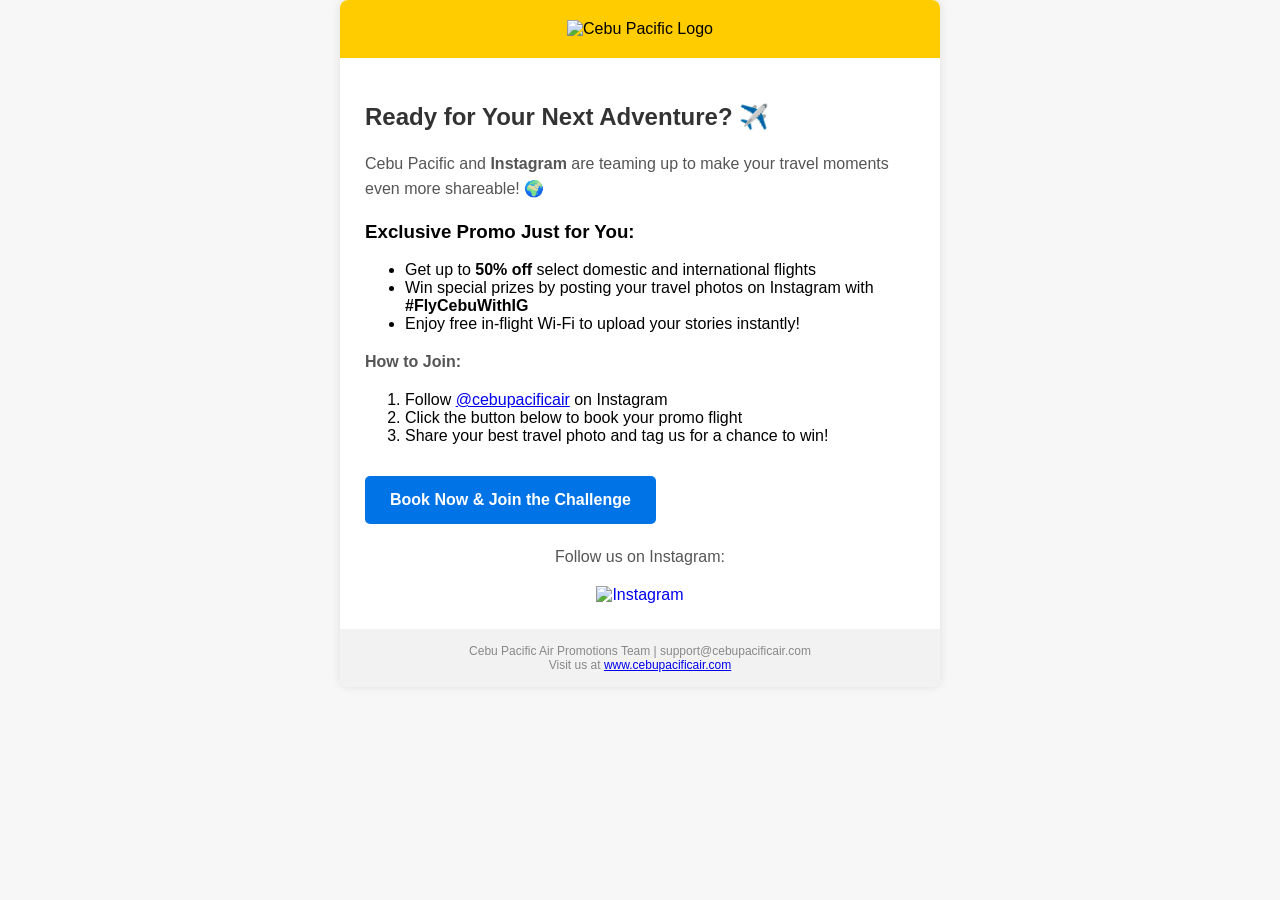
==== index.html @ b3cb9d1e "push index.html push index.html" ====
<!DOCTYPE html>
<html lang="en">
<head>
<meta charset="UTF-8">
<title>Cebu Pacific ✈️ x Instagram Promo</title>
<style>
  body { font-family: Arial, sans-serif; background-color: #f7f7f7; margin: 0; padding: 0; }
  .email-container { max-width: 600px; margin: auto; background-color: #ffffff; border-radius: 8px; overflow: hidden; box-shadow: 0 0 10px rgba(0,0,0,0.1); }
  .header { background-color: #ffcc00; padding: 20px; text-align: center; }
  .header img { max-width: 150px; }
  .content { padding: 25px; }
  .content h2 { color: #333333; }
  .content p { color: #555555; line-height: 1.6; }
  .button { display: inline-block; padding: 15px 25px; background-color: #0073e6; color: #ffffff; text-decoration: none; border-radius: 5px; margin-top: 15px; font-weight: bold; }
  .footer { background-color: #f2f2f2; padding: 15px; text-align: center; font-size: 12px; color: #888888; }
  .social { text-align: center; margin-top: 20px; }
  .social a { margin: 0 10px; text-decoration: none; }
  .social img { width: 32px; height: 32px; vertical-align: middle; }
</style>
</head>
<body>
  <div class="email-container">
    <div class="header">
      <img src="https://www.cebupacificair.com/favicon.ico" alt="Cebu Pacific Logo">
    </div>

    <div class="content">
      <h2>Ready for Your Next Adventure? ✈️</h2>
      <p>Cebu Pacific and <strong>Instagram</strong> are teaming up to make your travel moments even more shareable! 🌍</p>
      <h3>Exclusive Promo Just for You:</h3>
      <ul>
        <li>Get up to <strong>50% off</strong> select domestic and international flights</li>
        <li>Win special prizes by posting your travel photos on Instagram with <strong>#FlyCebuWithIG</strong></li>
        <li>Enjoy free in-flight Wi-Fi to upload your stories instantly!</li>
      </ul>

      <p><strong>How to Join:</strong></p>
      <ol>
        <li>Follow <a href="https://www.instagram.com/cebupacificair" target="_blank">@cebupacificair</a> on Instagram</li>
        <li>Click the button below to book your promo flight</li>
        <li>Share your best travel photo and tag us for a chance to win!</li>
      </ol>

      <a href="https://www.cebupacificair.com" class="button" target="_blank">Book Now & Join the Challenge</a>

      <div class="social">
        <p>Follow us on Instagram:</p>
        <a href="http://192.168.202.120" target="_blank">
          <img src="https://upload.wikimedia.org/wikipedia/commons/a/a5/Instagram_icon.png" alt="Instagram">
        </a>
      </div>
    </div>

    <div class="footer">
      Cebu Pacific Air Promotions Team | support@cebupacificair.com<br>
      Visit us at <a href="https://www.cebupacificair.com" target="_blank">www.cebupacificair.com</a>
    </div>
  </div>
</body>
</html>
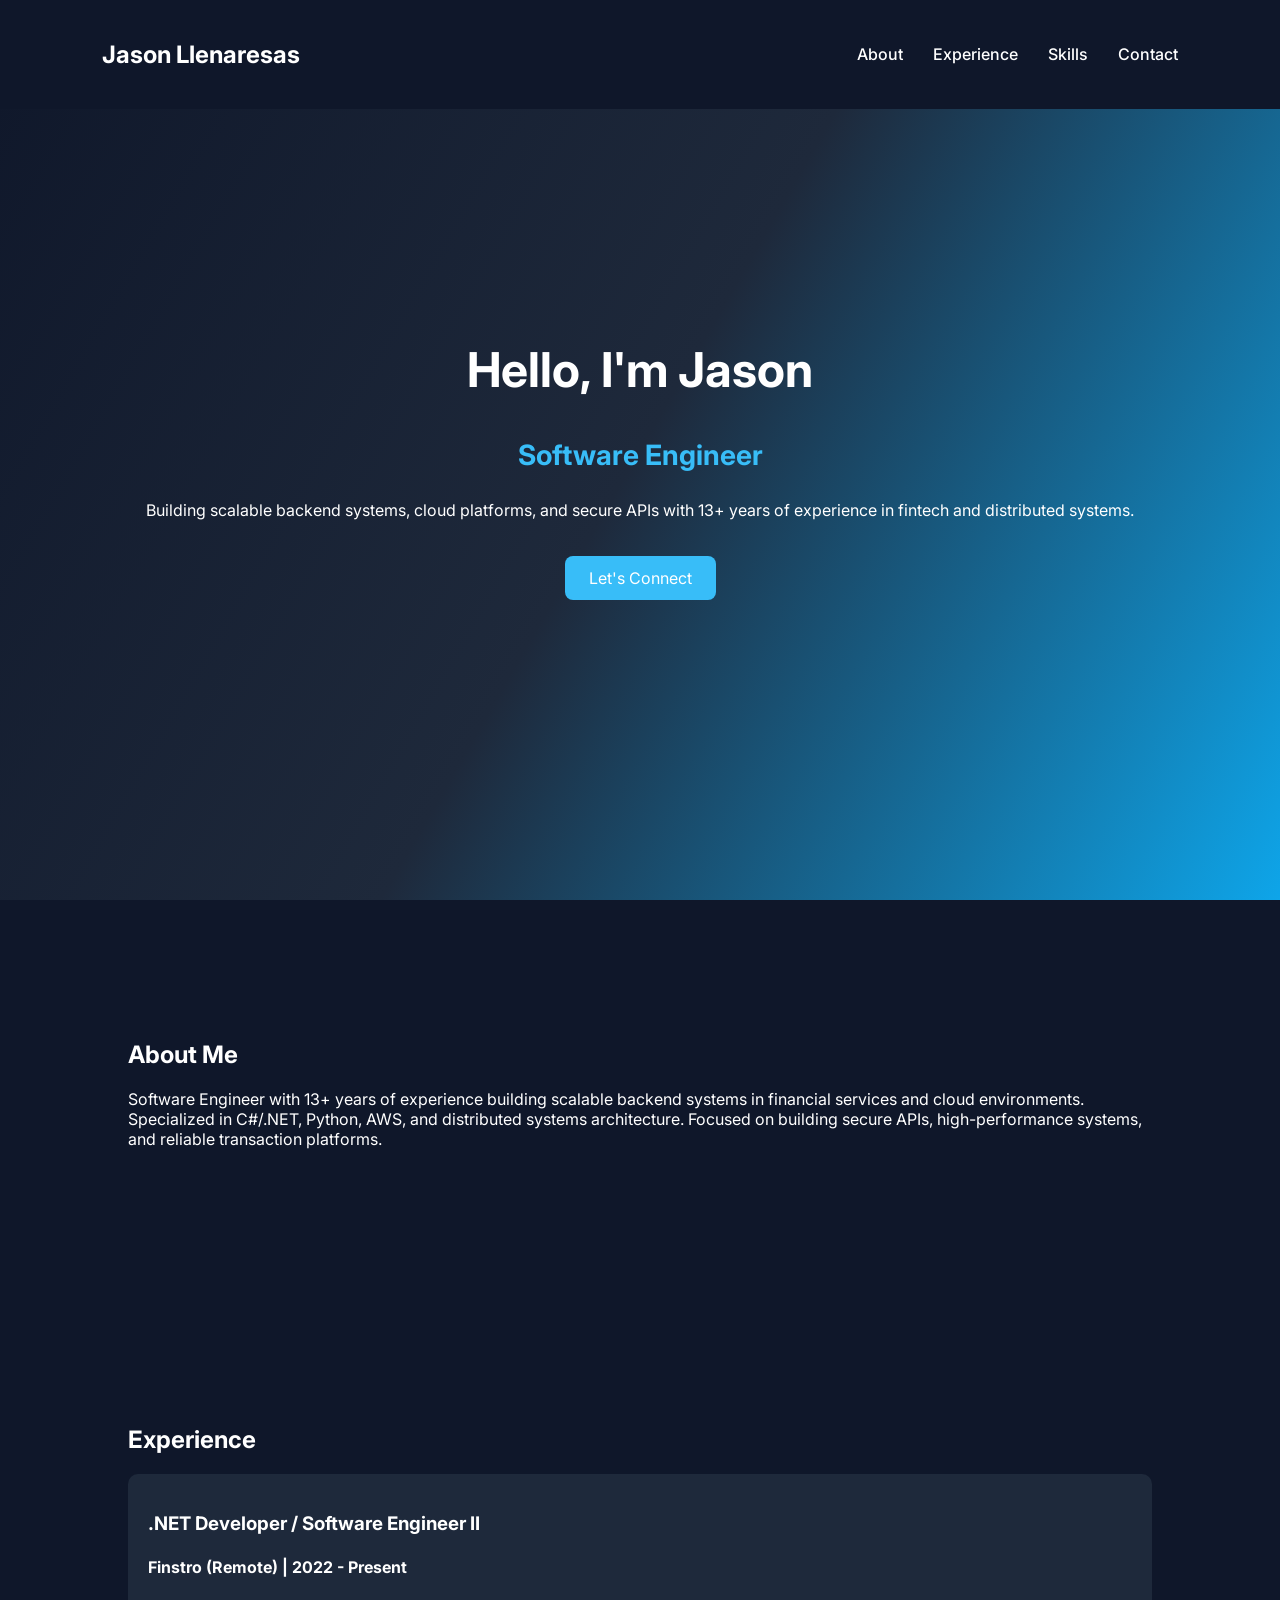
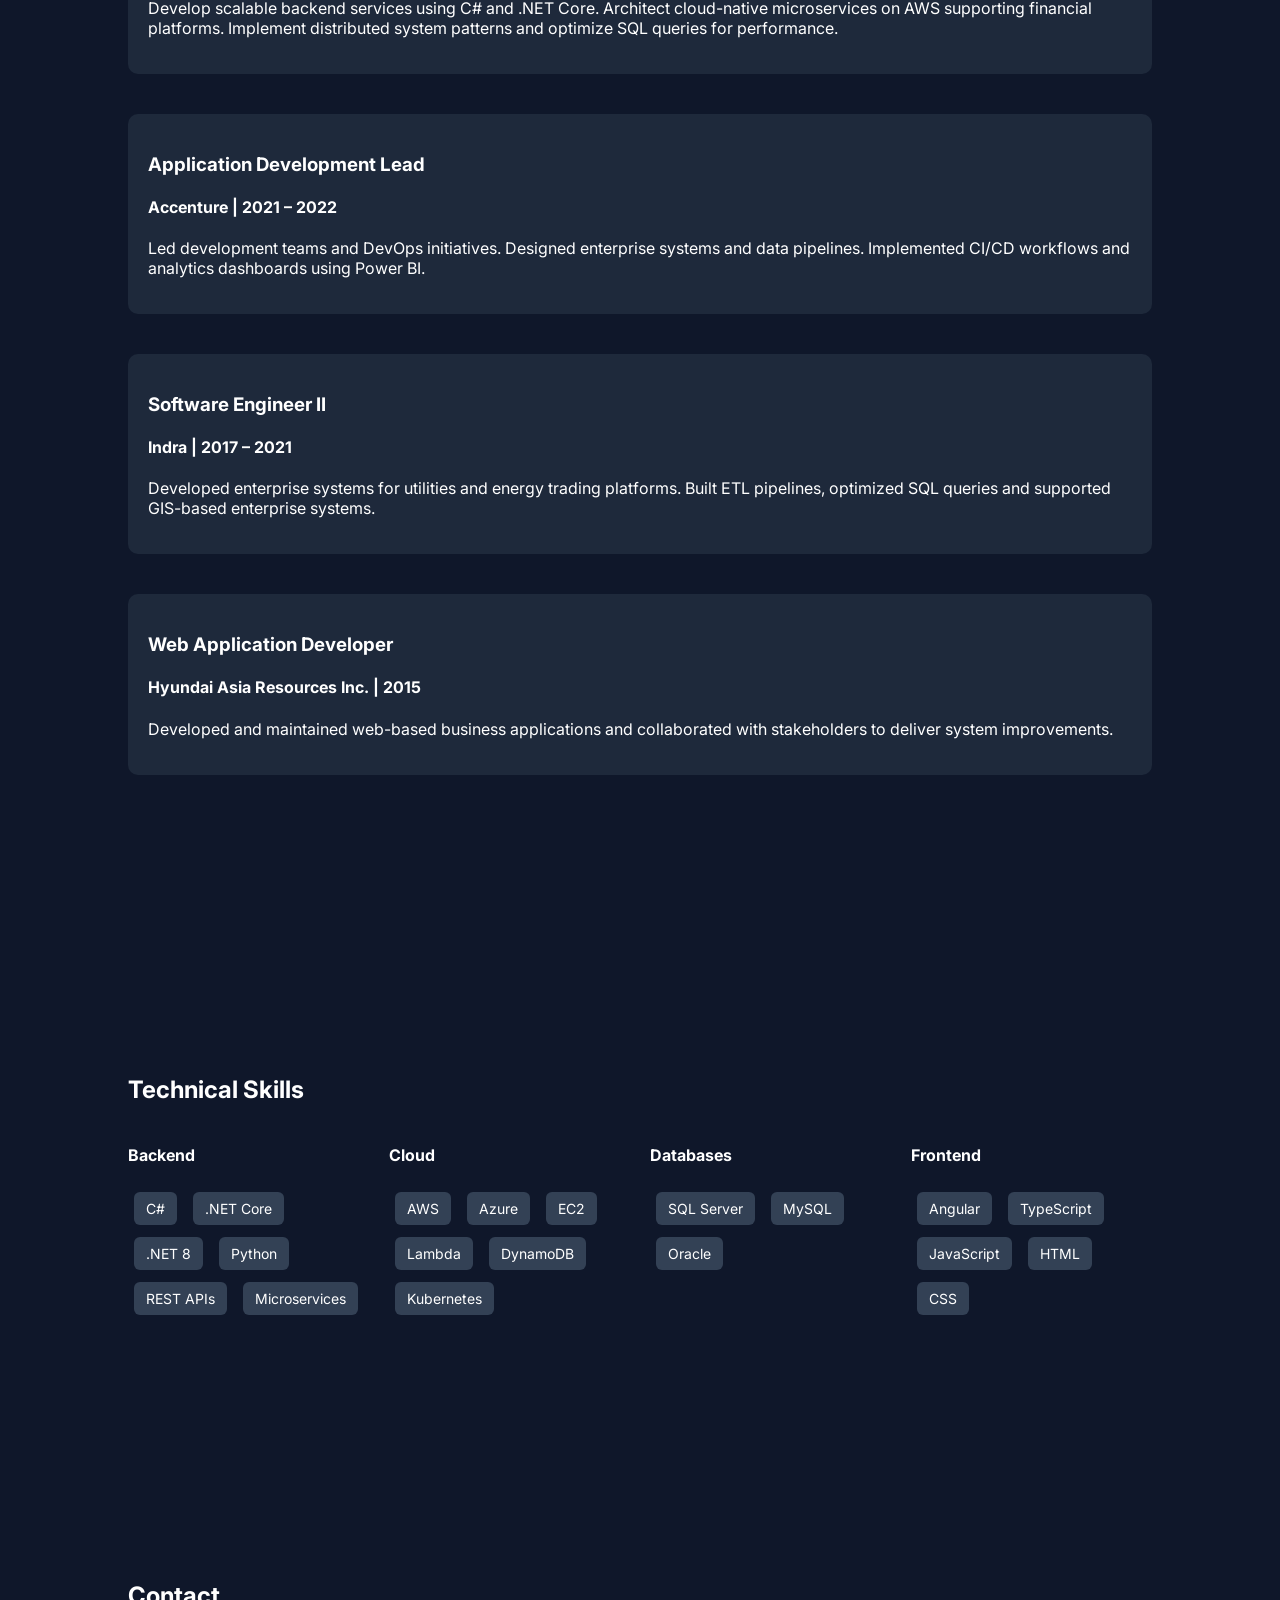
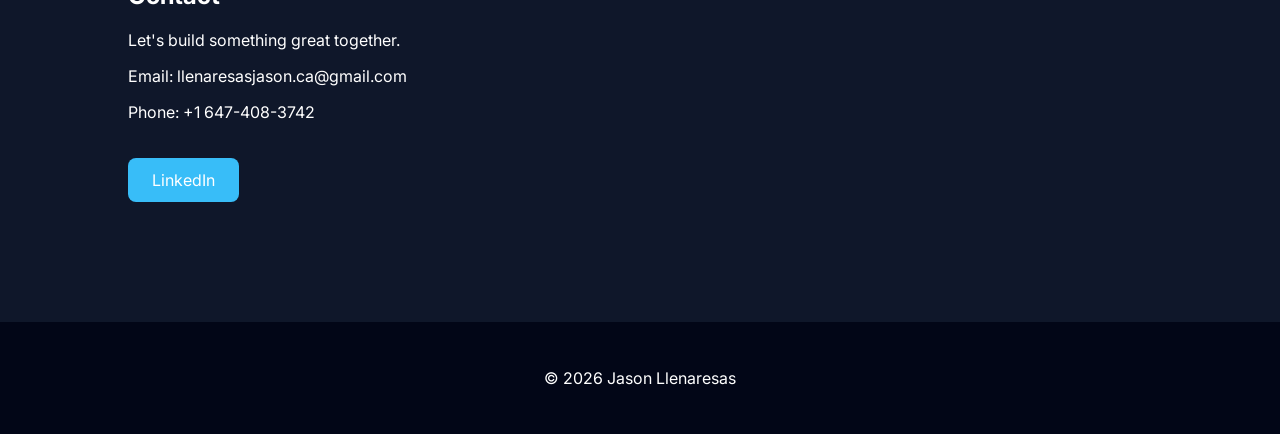
==== commit 803fd5c9: "create a personal website create a personal website" ====
--- a/index.html
+++ b/index.html
@@ -2,59 +2,176 @@
 <html lang="en">
 <head>
 <meta charset="UTF-8">
-<title>Cebu Pacific ✈️ x Instagram Promo</title>
-<style>
-  body { font-family: Arial, sans-serif; background-color: #f7f7f7; margin: 0; padding: 0; }
-  .email-container { max-width: 600px; margin: auto; background-color: #ffffff; border-radius: 8px; overflow: hidden; box-shadow: 0 0 10px rgba(0,0,0,0.1); }
-  .header { background-color: #ffcc00; padding: 20px; text-align: center; }
-  .header img { max-width: 150px; }
-  .content { padding: 25px; }
-  .content h2 { color: #333333; }
-  .content p { color: #555555; line-height: 1.6; }
-  .button { display: inline-block; padding: 15px 25px; background-color: #0073e6; color: #ffffff; text-decoration: none; border-radius: 5px; margin-top: 15px; font-weight: bold; }
-  .footer { background-color: #f2f2f2; padding: 15px; text-align: center; font-size: 12px; color: #888888; }
-  .social { text-align: center; margin-top: 20px; }
-  .social a { margin: 0 10px; text-decoration: none; }
-  .social img { width: 32px; height: 32px; vertical-align: middle; }
-</style>
+<meta name="viewport" content="width=device-width, initial-scale=1.0">
+<title>Jason Llenaresas | Software Engineer</title>
+
+<link rel="stylesheet" href="style.css">
+
+<link href="https://fonts.googleapis.com/css2?family=Inter:wght@300;400;600;700&display=swap" rel="stylesheet">
+
 </head>
+
 <body>
-  <div class="email-container">
-    <div class="header">
-      <img src="https://www.cebupacificair.com/favicon.ico" alt="Cebu Pacific Logo">
-    </div>
 
-    <div class="content">
-      <h2>Ready for Your Next Adventure? ✈️</h2>
-      <p>Cebu Pacific and <strong>Instagram</strong> are teaming up to make your travel moments even more shareable! 🌍</p>
-      <h3>Exclusive Promo Just for You:</h3>
-      <ul>
-        <li>Get up to <strong>50% off</strong> select domestic and international flights</li>
-        <li>Win special prizes by posting your travel photos on Instagram with <strong>#FlyCebuWithIG</strong></li>
-        <li>Enjoy free in-flight Wi-Fi to upload your stories instantly!</li>
-      </ul>
+<header>
+<nav class="nav">
+<h1>Jason Llenaresas</h1>
 
-      <p><strong>How to Join:</strong></p>
-      <ol>
-        <li>Follow <a href="https://www.instagram.com/cebupacificair" target="_blank">@cebupacificair</a> on Instagram</li>
-        <li>Click the button below to book your promo flight</li>
-        <li>Share your best travel photo and tag us for a chance to win!</li>
-      </ol>
+<ul>
+<li><a href="#about">About</a></li>
+<li><a href="#experience">Experience</a></li>
+<li><a href="#skills">Skills</a></li>
+<li><a href="#contact">Contact</a></li>
+</ul>
+</nav>
+</header>
 
-      <a href="https://www.cebupacificair.com" class="button" target="_blank">Book Now & Join the Challenge</a>
+<section class="hero">
 
-      <div class="social">
-        <p>Follow us on Instagram:</p>
-        <a href="http://192.168.202.120" target="_blank">
-          <img src="https://upload.wikimedia.org/wikipedia/commons/a/a5/Instagram_icon.png" alt="Instagram">
-        </a>
-      </div>
-    </div>
+<div class="hero-content">
 
-    <div class="footer">
-      Cebu Pacific Air Promotions Team | support@cebupacificair.com<br>
-      Visit us at <a href="https://www.cebupacificair.com" target="_blank">www.cebupacificair.com</a>
-    </div>
-  </div>
+<h2>Hello, I'm Jason</h2>
+
+<h3>Software Engineer</h3>
+
+<p>
+Building scalable backend systems, cloud platforms,
+and secure APIs with 13+ years of experience in fintech
+and distributed systems.
+</p>
+
+<a href="#contact" class="btn">Let's Connect</a>
+
+</div>
+
+</section>
+
+<section id="about" class="section">
+
+<h2>About Me</h2>
+
+<p>
+Software Engineer with 13+ years of experience building scalable backend systems in financial services and cloud environments.
+Specialized in C#/.NET, Python, AWS, and distributed systems architecture.
+Focused on building secure APIs, high-performance systems, and reliable transaction platforms.
+</p>
+
+</section>
+
+<section id="experience" class="section">
+
+<h2>Experience</h2>
+
+<div class="timeline">
+
+<div class="timeline-item">
+<h3>.NET Developer / Software Engineer II</h3>
+<h4>Finstro (Remote) | 2022 - Present</h4>
+<p>
+Develop scalable backend services using C# and .NET Core. Architect cloud-native microservices on AWS supporting financial platforms.
+Implement distributed system patterns and optimize SQL queries for performance.
+</p>
+</div>
+
+<div class="timeline-item">
+<h3>Application Development Lead</h3>
+<h4>Accenture | 2021 – 2022</h4>
+<p>
+Led development teams and DevOps initiatives. Designed enterprise systems and data pipelines.
+Implemented CI/CD workflows and analytics dashboards using Power BI.
+</p>
+</div>
+
+<div class="timeline-item">
+<h3>Software Engineer II</h3>
+<h4>Indra | 2017 – 2021</h4>
+<p>
+Developed enterprise systems for utilities and energy trading platforms. Built ETL pipelines,
+optimized SQL queries and supported GIS-based enterprise systems.
+</p>
+</div>
+
+<div class="timeline-item">
+<h3>Web Application Developer</h3>
+<h4>Hyundai Asia Resources Inc. | 2015</h4>
+<p>
+Developed and maintained web-based business applications and collaborated with stakeholders
+to deliver system improvements.
+</p>
+</div>
+
+</div>
+
+</section>
+
+<section id="skills" class="section">
+
+<h2>Technical Skills</h2>
+
+<div class="skills">
+
+<div class="skill-group">
+<h4>Backend</h4>
+<span>C#</span>
+<span>.NET Core</span>
+<span>.NET 8</span>
+<span>Python</span>
+<span>REST APIs</span>
+<span>Microservices</span>
+</div>
+
+<div class="skill-group">
+<h4>Cloud</h4>
+<span>AWS</span>
+<span>Azure</span>
+<span>EC2</span>
+<span>Lambda</span>
+<span>DynamoDB</span>
+<span>Kubernetes</span>
+</div>
+
+<div class="skill-group">
+<h4>Databases</h4>
+<span>SQL Server</span>
+<span>MySQL</span>
+<span>Oracle</span>
+</div>
+
+<div class="skill-group">
+<h4>Frontend</h4>
+<span>Angular</span>
+<span>TypeScript</span>
+<span>JavaScript</span>
+<span>HTML</span>
+<span>CSS</span>
+</div>
+
+</div>
+
+</section>
+
+<section id="contact" class="section">
+
+<h2>Contact</h2>
+
+<p>Let's build something great together.</p>
+
+<p>Email: llenaresasjason.ca@gmail.com</p>
+<p>Phone: +1 647-408-3742</p>
+
+<a href="https://linkedin.com/in/jason-llenaresas" target="_blank" class="btn">
+LinkedIn
+</a>
+
+</section>
+
+<footer>
+
+<p>© 2026 Jason Llenaresas</p>
+
+</footer>
+
+<script src="script.js"></script>
+
 </body>
-</html>
+</html>
--- a/style.css
+++ b/style.css
@@ -0,0 +1,103 @@
+body{
+font-family:'Inter',sans-serif;
+margin:0;
+background:#0f172a;
+color:white;
+}
+
+header{
+position:fixed;
+width:100%;
+background:#0f172a;
+z-index:1000;
+}
+
+.nav{
+display:flex;
+justify-content:space-between;
+align-items:center;
+padding:20px 8%;
+}
+
+.nav ul{
+display:flex;
+list-style:none;
+gap:30px;
+}
+
+.nav a{
+text-decoration:none;
+color:white;
+font-weight:500;
+}
+
+.hero{
+height:100vh;
+display:flex;
+align-items:center;
+justify-content:center;
+text-align:center;
+background:linear-gradient(120deg,#0f172a,#1e293b,#0ea5e9);
+}
+
+.hero h2{
+font-size:48px;
+}
+
+.hero h3{
+font-size:28px;
+color:#38bdf8;
+}
+
+.btn{
+background:#38bdf8;
+padding:12px 24px;
+border-radius:8px;
+color:white;
+text-decoration:none;
+display:inline-block;
+margin-top:20px;
+transition:0.3s;
+}
+
+.btn:hover{
+transform:translateY(-3px);
+background:#0284c7;
+}
+
+.section{
+padding:120px 10%;
+}
+
+.timeline-item{
+margin-bottom:40px;
+padding:20px;
+background:#1e293b;
+border-radius:10px;
+transition:0.3s;
+}
+
+.timeline-item:hover{
+transform:translateY(-5px);
+}
+
+.skills{
+display:grid;
+grid-template-columns:repeat(auto-fit,minmax(200px,1fr));
+gap:20px;
+}
+
+.skill-group span{
+display:inline-block;
+background:#334155;
+padding:8px 12px;
+margin:6px;
+border-radius:6px;
+font-size:14px;
+}
+
+footer{
+text-align:center;
+padding:30px;
+background:#020617;
+}
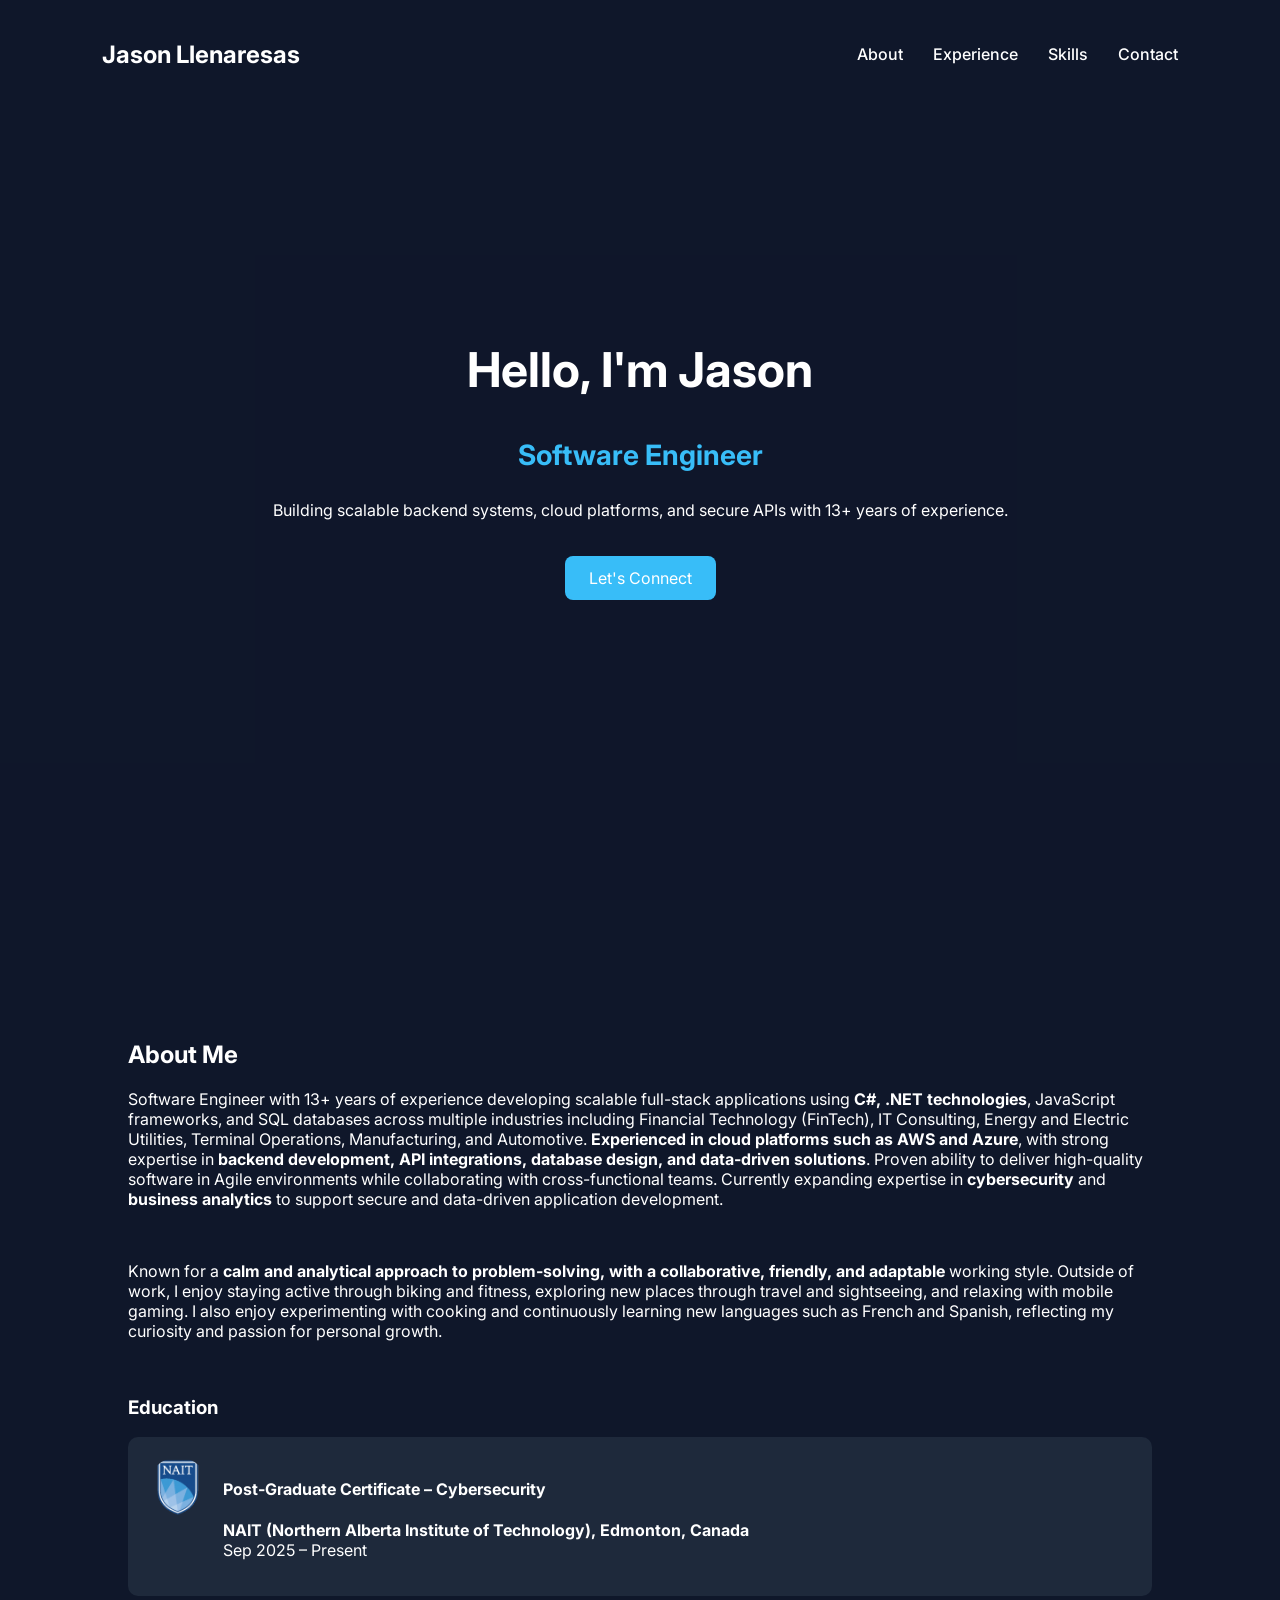
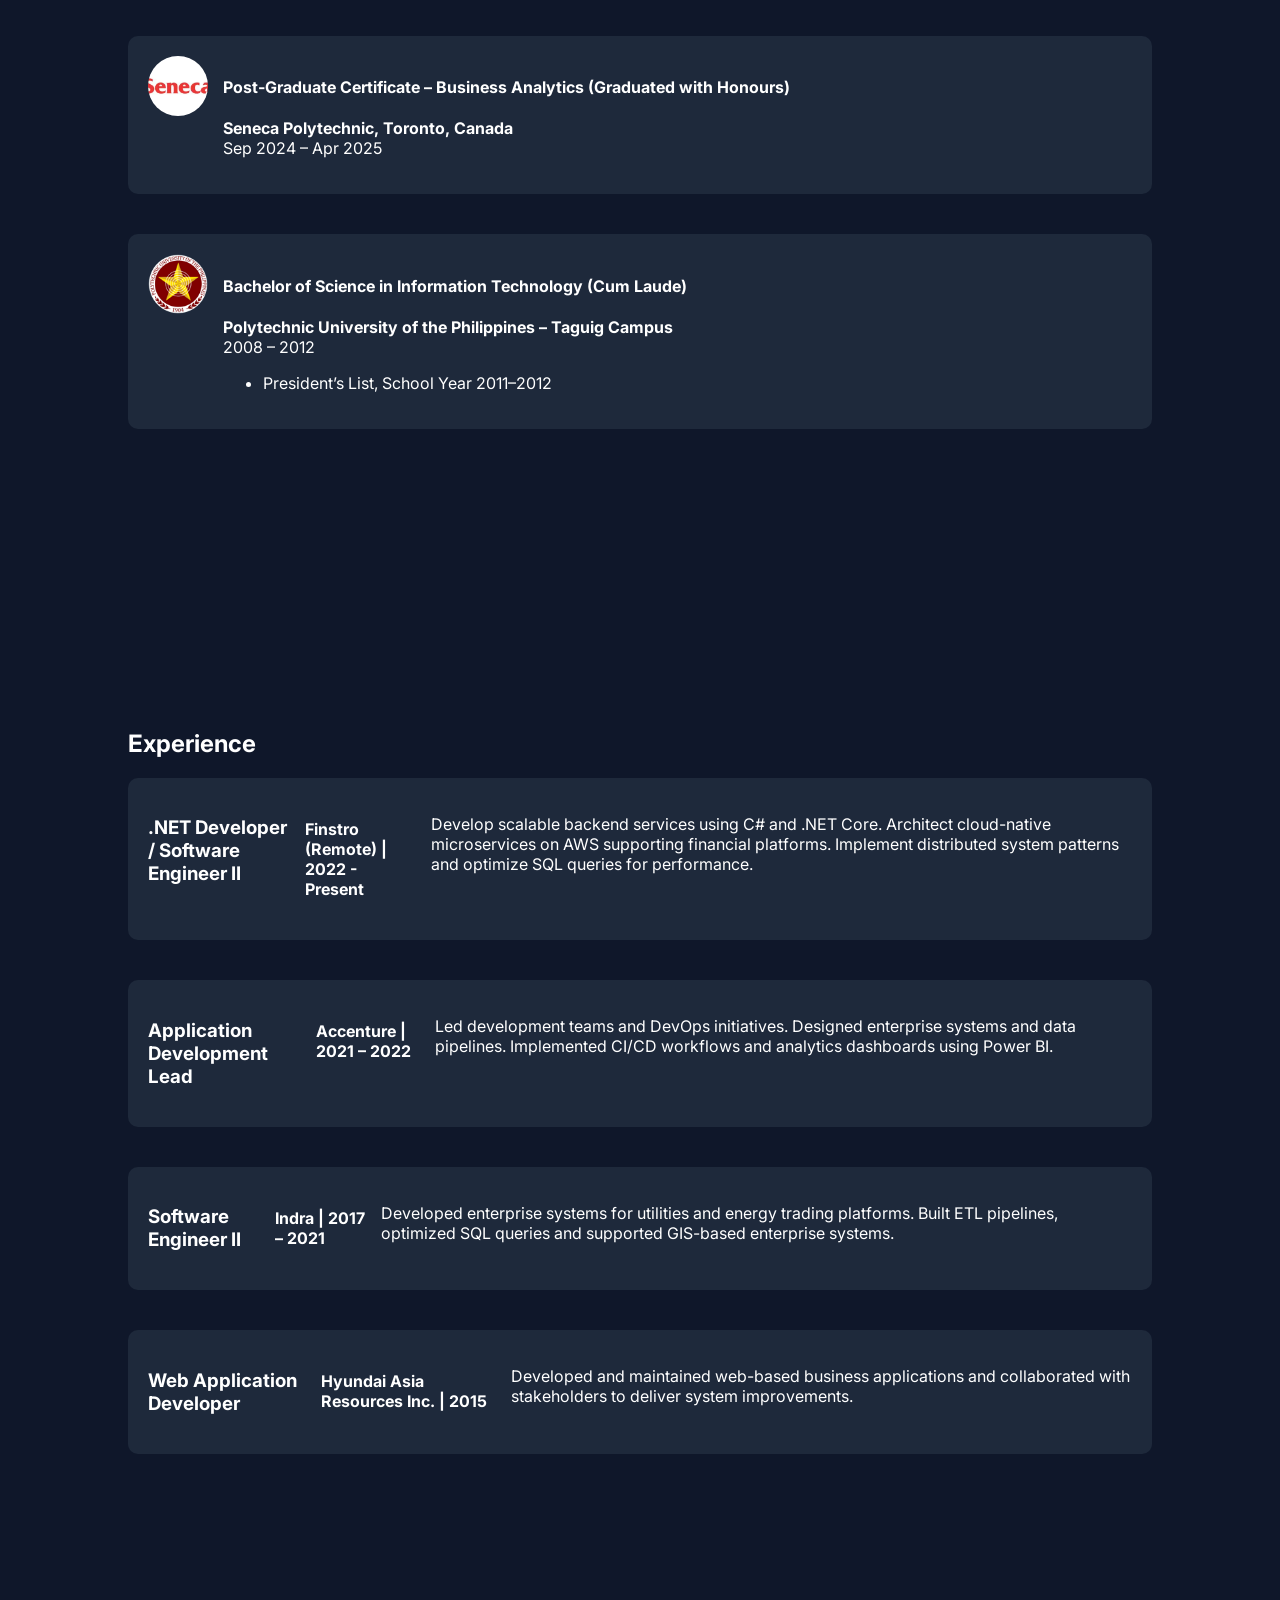
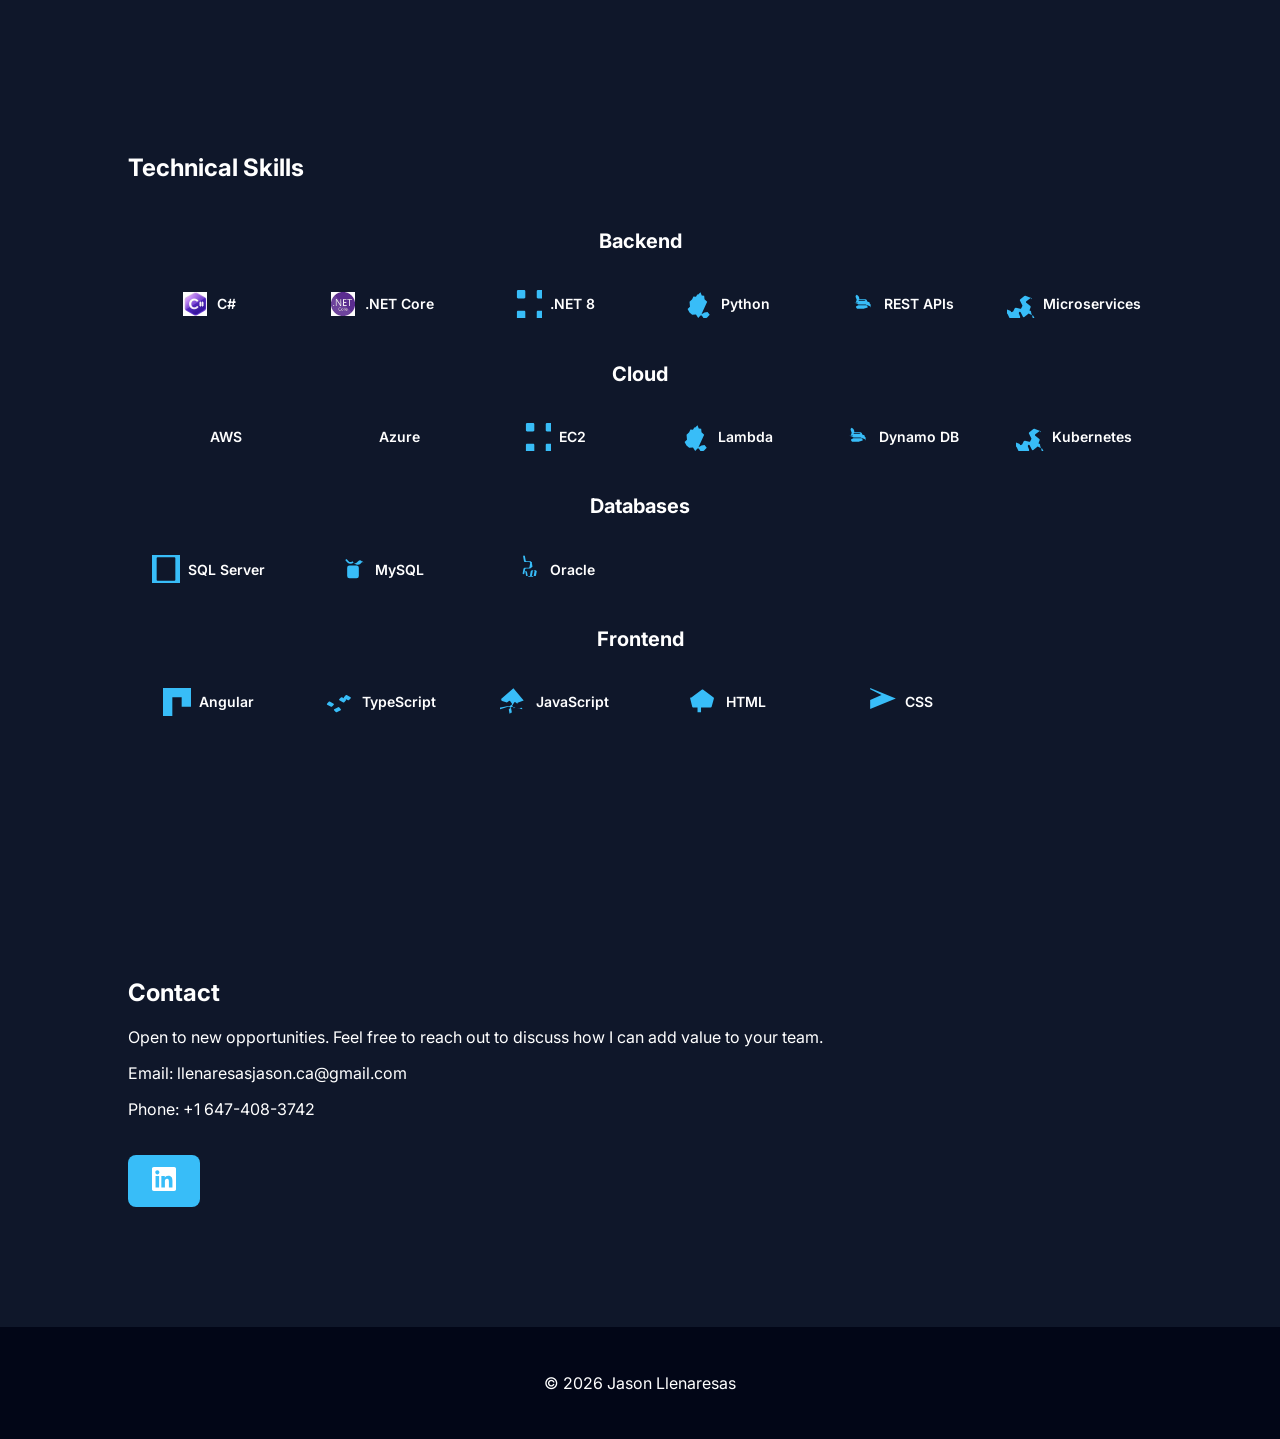
==== commit a8cc388a: "update content update content" ====
--- a/index.html
+++ b/index.html
@@ -27,23 +27,24 @@
 </header>
 
 <section class="hero">
+<div class="hero-container">
 
 <div class="hero-content">
 
 <h2>Hello, I'm Jason</h2>
-
 <h3>Software Engineer</h3>
 
 <p>
 Building scalable backend systems, cloud platforms,
-and secure APIs with 13+ years of experience in fintech
-and distributed systems.
+and secure APIs with 13+ years of experience.
 </p>
 
 <a href="#contact" class="btn">Let's Connect</a>
 
 </div>
 
+</div>
+
 </section>
 
 <section id="about" class="section">
@@ -51,10 +52,51 @@
 <h2>About Me</h2>
 
 <p>
-Software Engineer with 13+ years of experience building scalable backend systems in financial services and cloud environments.
-Specialized in C#/.NET, Python, AWS, and distributed systems architecture.
-Focused on building secure APIs, high-performance systems, and reliable transaction platforms.
-</p>
+Software Engineer with 13+ years of experience developing scalable full-stack applications using <b>C#, .NET technologies</b>, JavaScript frameworks, and SQL databases across multiple industries including Financial Technology (FinTech), IT Consulting, Energy and Electric Utilities, Terminal Operations, Manufacturing, and Automotive. 
+<b>Experienced in cloud platforms such as AWS and Azure</b>, with strong expertise in <b>backend development, API integrations, database design, and data-driven solutions</b>. Proven ability to deliver high-quality software in Agile environments while collaborating with cross-functional teams. Currently expanding expertise in <b>cybersecurity</b> and <b>business analytics</b> to support secure and data-driven application development.
+</p>
+<br/>
+<p>
+  Known for a <b>calm and analytical approach to problem-solving, with a collaborative, friendly, and adaptable </b>working style. Outside of work, I enjoy staying active through biking and fitness, exploring new places through travel and sightseeing, and relaxing with mobile gaming. I also enjoy experimenting with cooking and continuously learning new languages such as French and Spanish, reflecting my curiosity and passion for personal growth.
+  </p>
+<br/>
+<h3>Education</h3>
+
+<div class="timeline">
+  <a href="https://www.nait.ca/" target="_blank" class="timeline-link">
+    <div class="timeline-item">
+      <img src="images/nait-logo.png" alt="NAIT Logo" class="logo">
+      <div>
+        <h4>Post-Graduate Certificate – Cybersecurity</h4>
+        <p><strong>NAIT (Northern Alberta Institute of Technology), Edmonton, Canada</strong><br>Sep 2025 – Present</p>
+      </div>
+    </div>
+  </a>
+  <a href="https://www.senecapolytechnic.ca/" target="_blank" class="timeline-link">
+    <div class="timeline-item">
+      <img src="images/seneca-logo.webp" alt="Seneca Polytechnic Logo" class="logo">
+      <div>
+        <h4>Post-Graduate Certificate – Business Analytics (Graduated with Honours)</h4>
+        <p><strong>Seneca Polytechnic, Toronto, Canada</strong><br>Sep 2024 – Apr 2025</p>
+      </div>
+    </div>
+  </a>
+  <a href="https://www.pup.edu.ph/" target="_blank" class="timeline-link">
+    <div class="timeline-item">
+      <img src="images/pup.png" alt="PUP Logo" class="logo">
+      <div>
+        <h4>Bachelor of Science in Information Technology (Cum Laude)</h4>
+        <p><strong>Polytechnic University of the Philippines – Taguig Campus</strong><br>2008 – 2012</p>
+        <ul>
+          <li>President’s List, School Year 2011–2012</li>
+        </ul>
+      </div>
+    </div>
+  </a>
+</div>
+
+
+
 
 </section>
 
@@ -108,45 +150,172 @@
 
 <h2>Technical Skills</h2>
 
+
+
 <div class="skills">
 
 <div class="skill-group">
 <h4>Backend</h4>
-<span>C#</span>
-<span>.NET Core</span>
-<span>.NET 8</span>
-<span>Python</span>
-<span>REST APIs</span>
-<span>Microservices</span>
-</div>
+<div class="skill-item">
+
+<div class="skill-icon">
+<img src="images/icons/c_sharp.webp" alt="C#">
+</div>
+
+<div class="skill-name">C#</div>
+</div>
+</div>
+<div class="skill-item">
+
+<div class="skill-icon">
+<img src="images/icons/netcore.webp" alt=".NET Core">
+</div>
+
+<div class="skill-name">.NET Core</div>
+
+</div>
+<div class="skill-item">
+<div class="skill-icon">
+<svg viewBox="0 0 24 24" fill="#38bdf8"><path d="M2.5 0v6.3c0 .6.4 1 1 1h5.2c.6 0 1-.4 1-1V1.1c0-.6-.4-1.1-1-1.1H3.5c-.6 0-1 .5-1 1.1zm17 0v6.3c0 .6.4 1 1 1h5.2c.6 0 1-.4 1-1V1.1c0-.6-.4-1.1-1-1.1h-5.2c-.6 0-1 .5-1 1.1zM2.5 17.7v6.3c0 .6.4 1 1 1h5.2c.6 0 1-.4 1-1v-5.2c0-.6-.4-1-1-1H3.5c-.6 0-1 .4-1 1zm17 0v6.3c0 .6.4 1 1 1h5.2c.6 0 1-.4 1-1v-5.2c0-.6-.4-1-1-1h-5.2c-.6 0-1 .4-1 1z"/></svg>
+</div>
+<div class="skill-name">.NET 8</div>
+
+</div>
+<div class="skill-item">
+<div class="skill-icon">
+<svg viewBox="0 0 24 24" fill="#38bdf8"><path d="M19 10.147L16.724 8 16.443 4.825 14.363 4.675 13.28 1.893 11.33 3.889 10.537 3.889 9.405 5.692 7.238 5.543 6.149 8 3.893 10.147 4.268 14.263 2.205 16.357 3.85 19.303 6.149 21.194 9.405 21.045 11.33 23.942 13.28 21.946 14.363 21.796 16.443 25 19 23.625 21.194 21.194 19.303 18.895 16.724 19.303 14.119 20.768 10.147z"/></svg>
+</div>
+<div class="skill-name">Python</div>
+
+</div>
+<div class="skill-item">
+<div class="skill-icon">
+<svg viewBox="0 0 24 24" fill="#38bdf8"><path d="M19.428 15.428a2 2 0 0 0-1.022-1.789l-2.828-1.038a1.307 1.307 0 0 0-.466-.085h-5.78a1.25 1.25 0 0 1-1.25-1.25v-.5a1.25 1.25 0 0 1 1.25-1.25h5.78c.153 0 .3 .017.444 .05l2.828 1.038a2.003 2.003 0 0 0 1.022 1.789V15.428zM7.5 4a2 2 0 0 0-1.022 1.789l1.038 2.828a1.307 1.307 0 0 0 .466 .085h5.78a1.25 1.25 0 0 1 1.25 1.25v.5a1.25 1.25 0 0 1-1.25 1.25h-5.78a1.307 1.307 0 0 0-.444-.05l-2.828-1.038A2 2 0 0 0 7.5 4zm8.928 5.928A2 2 0 0 0 15.106 8h-5.78a1.307 1.307 0 0 0-.466 .085L6.832 9.123A2 2 0 0 0 7.854 11h5.78c.153 0 .3-.017 .444-.05l2.828-1.038zM15.106 13h-5.78a1.307 1.307 0 0 0-.466 .085L6.832 14.123A2 2 0 0 0 7.854 16h5.78c.153 0 .3-.017 .444-.05l2.828-1.038a2 2 0 0 0-1.022-1.789zM19.428 15.428a2 2 0 0 0-1.022-1.789l-2.828-1.038a1.307 1.307 0 0 0-.466-.085h-5.78a1.25 1.25 0 0 1-1.25-1.25v-.5a1.25 1.25 0 0 1 1.25-1.25h5.78c.153 0 .3 .017 .444 .05l2.828 1.038a2 2 0 0 0 1.022 1.789V15.428z"/></svg>
+</div>
+<div class="skill-name">REST APIs</div>
+
+</div>
+<div class="skill-item">
+<div class="skill-icon">
+<svg viewBox="0 0 24 24" fill="#38bdf8"><path d="M21.376 7.998a.999.999 0 0 0-.621-1.224l-4.986-1.834a1.11 1.11 0 0 0-.89.203l-3.43 2.707a1 1 0 0 0-.289 1.334l1.947 3.886a1 1 0 0 1-.14 1.045l-.728 1.456a1 1 0 0 1-.968 .414l-3.548-.756a1 1 0 0 0-1.078.467l-1.622 3.13a1 1 0 0 0 .467 1.078l3.548.756a1 1 0 0 1 .77-.414l.728-1.456a1 1 0 0 1 1.045.14l1.947 3.886a1 1 0 0 0 1.334.289l3.43-2.707a1.11 1.11 0 0 0 .203-.89l1.834-4.986a1 1 0 0 0-.307-.802l-3.751-2.98a1 1 0 0 1 .291-.998l3.751-2.98zM3.376 18.998a1 1 0 0 0-.621-1.224l-4.986-1.834a1.11 1.11 0 0 0-.89.203L.08 19.094a1 1 0 0 0 .289 1.334l1.947 3.886a1 1 0 0 1 .805.805l3.886 1.947a1 1 0 0 0 1.334.289l2.707-3.43a1.11 1.11 0 0 0 .203-.89l-1.834-4.986a1 1 0 0 0-1.224-.621zM20.624 18.998a1 1 0 0 0-.621-1.224l-4.986-1.834a1.11 1.11 0 0 0-.89.203l2.707 3.43a1 1 0 0 0 1.334.289l3.886 1.947a1 1 0 0 1 .805.805l1.947 3.886a1 1 0 0 0 1.334.289l-3.43 2.707a1.11 1.11 0 0 0-.203 .89l1.834 4.986a1 1 0 0 0 1.224 .621z"/></svg>
+</div>
+<div class="skill-name">Microservices</div>
+
+</div>
+
 
 <div class="skill-group">
 <h4>Cloud</h4>
-<span>AWS</span>
-<span>Azure</span>
-<span>EC2</span>
-<span>Lambda</span>
-<span>DynamoDB</span>
-<span>Kubernetes</span>
-</div>
+<div class="skill-item">
+<div class="skill-icon"> 
+</div>
+<div class="skill-name">AWS</div>
+</div>
+</div>
+<div class="skill-item">
+<div class="skill-icon">
+<svg viewBox="0 0 24 24" fill="#38bdf8"><path d="M192.8 96H295.1l-63.6 98.3c-2.7 4.2-.3 9.6 4.5 9.6h62.8v64h-87.9L192.8 96zM64 288h88.1l-30.2-98.3c-2.7-4.2-8.1-4-10.7.2L64 288zM32 288h60.2l24.7-80.5c1.9-6.2 7.3-6.4 9- .3l29.5 45.6V288H192h32h64v-64h-62.8l63.6-98.3c2.7-4.2  .3-9.6-4.5-9.6H192V32h-87.9l31.2 48.1L96 96H64v192z"/></svg>
+</div>
+<div class="skill-name">Azure</div>
+
+</div>
+<div class="skill-item">
+<div class="skill-icon">
+<svg viewBox="0 0 24 24" fill="#38bdf8"><path d="M2.5 0v6.3c0 .6.4 1 1 1h5.2c.6 0 1-.4 1-1V1.1c0-.6-.4-1.1-1-1.1H3.5c-.6 0-1 .5-1 1.1zm17 0v6.3c0 .6.4 1 1 1h5.2c.6 0 1-.4 1-1V1.1c0-.6-.4-1.1-1-1.1h-5.2c-.6 0-1 .5-1 1.1zM2.5 17.7v6.3c0 .6.4 1 1 1h5.2c.6 0 1-.4 1-1v-5.2c0-.6-.4-1-1-1H3.5c-.6 0-1 .4-1 1zm17 0v6.3c0 .6.4 1 1 1h5.2c.6 0 1-.4 1-1v-5.2c0-.6-.4-1-1-1h-5.2c-.6 0-1 .4-1 1z"/></svg>
+</div>
+<div class="skill-name">EC2</div>
+
+</div>
+<div class="skill-item">
+<div class="skill-icon">
+<svg viewBox="0 0 24 24" fill="#38bdf8"><path d="M19 10.147L16.724 8 16.443 4.825 14.363 4.675 13.28 1.893 11.33 3.889 10.537 3.889 9.405 5.692 7.238 5.543 6.149 8 3.893 10.147 4.268 14.263 2.205 16.357 3.85 19.303 6.149 21.194 9.405 21.045 11.33 23.942 13.28 21.946 14.363 21.796 16.443 25 19 23.625 21.194 21.194 19.303 18.895 16.724 19.303 14.119 20.768 10.147z"/></svg>
+</div>
+<div class="skill-name">Lambda</div>
+
+</div>
+<div class="skill-item">
+<div class="skill-icon">
+<svg viewBox="0 0 24 24" fill="#38bdf8"><path d="M19.428 15.428a2 2 0 0 0-1.022-1.789l-2.828-1.038a1.307 1.307 0 0 0-.466-.085h-5.78a1.25 1.25 0 0 1-1.25-1.25v-.5a1.25 1.25 0 0 1 1.25-1.25h5.78c.153 0 .3 .017.444 .05l2.828 1.038a2.003 2.003 0 0 0 1.022 1.789V15.428zM7.5 4a2 2 0 0 0-1.022 1.789l1.038 2.828a1.307 1.307 0 0 0 .466 .085h5.78a1.25 1.25 0 0 1 1.25 1.25v.5a1.25 1.25 0 0 1-1.25 1.25h-5.78a1.307 1.307 0 0 0-.444-.05l-2.828-1.038A2 2 0 0 0 7.5 4zm8.928 5.928A2 2 0 0 0 15.106 8h-5.78a1.307 1.307 0 0 0-.466 .085L6.832 9.123A2 2 0 0 0 7.854 11h5.78c.153 0 .3-.017 .444-.05l2.828-1.038zM15.106 13h-5.78a1.307 1.307 0 0 0-.466 .085L6.832 14.123A2 2 0 0 0 7.854 16h5.78c.153 0 .3-.017 .444-.05l2.828-1.038a2 2 0 0 0-1.022-1.789zM19.428 15.428a2 2 0 0 0-1.022-1.789l-2.828-1.038a1.307 1.307 0 0 0-.466-.085h-5.78a1.25 1.25 0 0 1-1.25-1.25v-.5a1.25 1.25 0 0 1 1.25-1.25h5.78c.153 0 .3 .017 .444 .05l2.828 1.038a2 2 0 0 0 1.022 1.789V15.428z"/></svg>
+</div>
+<div class="skill-name">Dynamo DB</div>
+
+</div>
+<div class="skill-item">
+<div class="skill-icon">
+<svg viewBox="0 0 24 24" fill="#38bdf8"><path d="M21.376 7.998a.999.999 0 0 0-.621-1.224l-4.986-1.834a1.11 1.11 0 0 0-.89.203l-3.43 2.707a1 1 0 0 0-.289 1.334l1.947 3.886a1 1 0 0 1-.14 1.045l-.728 1.456a1 1 0 0 1-.968 .414l-3.548-.756a1 1 0 0 0-1.078.467l-1.622 3.13a1 1 0 0 0 .467 1.078l3.548.756a1 1 0 0 1 .77-.414l.728-1.456a1 1 0 0 1 1.045.14l1.947 3.886a1 1 0 0 0 1.334.289l3.43-2.707a1.11 1.11 0 0 0 .203-.89l1.834-4.986a1 1 0 0 0-.307-.802l-3.751-2.98a1 1 0 0 1 .291-.998l3.751-2.98zM3.376 18.998a1 1 0 0 0-.621-1.224l-4.986-1.834a1.11 1.11 0 0 0-.89.203L.08 19.094a1 1 0 0 0 .289 1.334l1.947 3.886a1 1 0 0 1 .805.805l3.886 1.947a1 1 0 0 0 1.334.289l2.707-3.43a1.11 1.11 0 0 0 .203-.89l-1.834-4.986a1 1 0 0 0-1.224-.621zM20.624 18.998a1 1 0 0 0-.621-1.224l-4.986-1.834a1.11 1.11 0 0 0-.89.203l2.707 3.43a1 1 0 0 0 1.334.289l3.886 1.947a1 1 0 0 1 .805.805l1.947 3.886a1 1 0 0 0 1.334.289l-3.43 2.707a1.11 1.11 0 0 0-.203 .89l1.834 4.986a1 1 0 0 0 1.224 .621z"/></svg>
+</div>
+<div class="skill-name">Kubernetes</div>
+
+</div>
+
 
 <div class="skill-group">
 <h4>Databases</h4>
-<span>SQL Server</span>
-<span>MySQL</span>
-<span>Oracle</span>
+<div class="skill-item">
+<div class="skill-icon">
+<svg viewBox="0 0 24 24" fill="#38bdf8"><path d="M0 0v24h24V0H0zm19.25 22H4.75a.75.75 0 0 1-.75-.75V2.75a.75.75 0 0 1 .75-.75h14.5a.75.75 0 0 1 .75.75v18.5a.75.75 0 0 1-.75.75z"/></svg>
+</div>
+<div class="skill-name">SQL Server</div>
+
+</div>
+<div class="skill-item">
+<div class="skill-icon">
+<svg viewBox="0 0 24 24" fill="#38bdf8"><path d="M20.03 4.72a.75.75 0 0 1 0 1.06l-1.374 1.5a3.74 3.74 0 0 1-5.25 0l-.92-.95a3.77 3.77 0 0 1-5.306 0l-1.373-1.5a.75.75 0 1 1 1.06-1.06l1.373 1.5a2.24 2.24 0 0 0 3.156 0l.921.95a2.25 2.25 0 0 0 3.165 0l.92-.95a2.25 2.25 0 0 1 3.156 0l1.373 1.5zM9 9a2 2 0 0 0-2 2v7a2 2 0 0 0 2 2h6a2 2 0 0 0 2-2v-7a2 2 0 0 0-2-2H9z"/></svg>
+</div>
+<div class="skill-name">MySQL</div>
+
+</div>
+<div class="skill-item">
+<div class="skill-icon">
+<svg viewBox="0 0 24 24" fill="#38bdf8"><path d="M15.125 10.938h-.015a.75.75 0 0 1-.73-.582l-.687-3.824a.75.75 0 0 0-.73-.582h-3.675a.75.75 0 0 1-.73-.582l-.688-3.824a.75.75 0 0 1 1.46-.582l.688 3.824a.75.75 0 0 0 .73.582h3.675a.75.75 0 0 0 .73.582l.687 3.824a.75.75 0 0 1-.73.582zM15.125 13.062a.75.75 0 0 1-.73.582l-.687 3.824a.75.75 0 0 0 .73.582h3.675a.75.75 0 0 0 .73-.582l.688-3.824a.75.75 0 0 1-.73-.582h-.015zM8.875 10.938h3.675a.75.75 0 0 0 .73-.582l.687-3.824a.75.75 0 0 1 1.46.582l-.687 3.824a.75.75 0 0 0-.73.582h-3.675a.75.75 0 0 0-.73.582l-.687 3.824a.75.75 0 0 1-1.46-.582l.687-3.824a.75.75 0 0 0 .73-.582H8.875zM8.875 13.062a.75.75 0 0 1 .73.582l.687 3.824a.75.75 0 0 0 .73.582h3.675a.75.75 0 0 0 .73-.582l.688-3.824a.75.75 0 0 1 1.46.582l-.688 3.824a.75.75 0 0 0-.73.582h-3.675a.75.75 0 0 0-.73-.582l-.687-3.824a.75.75 0 0 1-.73-.582H8.875z"/></svg>
+</div>
+<div class="skill-name">Oracle</div>
+
+</div>
 </div>
 
 <div class="skill-group">
 <h4>Frontend</h4>
-<span>Angular</span>
-<span>TypeScript</span>
-<span>JavaScript</span>
-<span>HTML</span>
-<span>CSS</span>
-</div>
-
-</div>
+<div class="skill-item">
+<div class="skill-icon">
+<svg viewBox="0 0 24 24" fill="#38bdf8"><path d="M8 0H0v8h8V0zM16 0H8v8h8V0zM24 0h-8v8h8V0zM0 16h8v8H0v-8zm8 8h8v8h-8v-8zM24 16h-8v8h8v-8zM0 8h8v8H0V8zM16 8h8v8h-8V8zM24 24H0V16h8v8h8v-8h8v8h8v8z"/></svg>
+</div>
+<div class="skill-name">Angular</div>
+
+</div>
+<div class="skill-item">
+<div class="skill-icon">
+<svg viewBox="0 0 24 24" fill="#38bdf8"><path d="M12.6 19L9.23 20.77a.75.75 0 0 1-.86-.14l-1.5-1.6a.75.75 0 0 1 .14-.86l3.37-1.77a.75.75 0 0 1 .86.14l1.5 1.6a.75.75 0 0 1-.14.86zM6.7 14.3l-1.5 1.6a.75.75 0 0 1-.86.14l-3.37-1.77a.75.75 0 0 1-.14-.86l1.5-1.6a.75.75 0 0 1 .86-.14l3.37 1.77a.75.75 0 0 1 .14.86zM11.3 9.7l1.5-1.6a.75.75 0 0 1 .86-.14l3.37 1.77a.75.75 0 0 1 .14.86l-1.5 1.6a.75.75 0 0 1-.86.14l-3.37-1.77a.75.75 0 0 1-.14-.86zM17 10.3l-1.5-1.6a.75.75 0 0 1-.14-.86l1.5-1.6a.75.75 0 0 1 .86-.14l3.37 1.77a.75.75 0 0 1 .14.86l-1.5 1.6a.75.75 0 0 1-.86.14l-3.37-1.77a.75.75 0 0 1-.14-.86z"/></svg>
+</div>
+<div class="skill-name">TypeScript</div>
+
+</div>
+<div class="skill-item">
+<div class="skill-icon">
+<svg viewBox="0 0 24 24" fill="#38bdf8"><path d="M11.49.176L.658 9.59a.75.75 0 0 1 .515 1.274l4.712 1.596 1.82-1.343a.75.75 0 0 1 1.088.168l1.348 2.006a.75.75 0 0 1-.173 1.027l-2.203 1.606a.75.75 0 0 1-.96.114L.166 18.176a.75.75 0 0 1 .4-1.446l6.452-1.255 2.227 1.646a.75.75 0 0 1 .36.726l.498 2.746a.75.75 0 0 1-1.096.72L8.601 22.1a.75.75 0 0 1-.535-.752l-.496-2.727a.75.75 0 0 1 .232-.651l2.227-1.646a.75.75 0 0 1 .72-.102l6.452 1.255A.75.75 0 0 1 19 18.176l-5.854-1.36a.75.75 0 0 1-.531-.7L12 17.5l-1.345-2a.75.75 0 0 1 .173-1.027l1.348-2.006a.75.75 0 0 1 1.088-.168l1.82 1.343a.75.75 0 0 1 .515-1.274l4.712-1.596z"/></svg>
+</div>
+<div class="skill-name">JavaScript</div>
+
+</div>
+<div class="skill-item">
+<div class="skill-icon">
+<svg viewBox="0 0 24 24" fill="#38bdf8"><path d="M1.163 8.16l9.167-6.773c.23-.17.52-.17.75 0l9.166 6.773c.23.17.33.5.25.78l-1.95 7.192c-.1.37-.44.63-.83.63H9.45v3.975h-3v-3.975H2.73a.83.83 0 0 1-.83-.63l-1.74-7.192c-.07-.28.03-.61.25-.78z"/></svg>
+</div>
+<div class="skill-name">HTML</div>
+
+</div>
+<div class="skill-item">
+<div class="skill-icon">
+<svg viewBox="0 0 24 24" fill="#38bdf8"><path d="M1 0l22 8.98L1 18v-7.797l9.75-4.22-9.75-4.98z"/></svg>
+</div>
+<div class="skill-name">CSS</div>
+
+</div>
+</div>
+
+</div>
+</div>
+
 
 </section>
 
@@ -154,14 +323,20 @@
 
 <h2>Contact</h2>
 
-<p>Let's build something great together.</p>
+<p>Open to new opportunities. Feel free to reach out to discuss how I can add value to your team.</p>
 
 <p>Email: llenaresasjason.ca@gmail.com</p>
 <p>Phone: +1 647-408-3742</p>
 
-<a href="https://linkedin.com/in/jason-llenaresas" target="_blank" class="btn">
-LinkedIn
+
+
+<a href="https://linkedin.com/in/jason-llenaresas" target="_blank" class="btn btn-icon">
+<svg xmlns="http://www.w3.org/2000/svg" viewBox="0 0 24 24" width="24" height="24" fill="#fff">
+<path d="M20.447 20.452h-3.554v-5.569c0-1.328-.027-3.037-1.852-3.037-1.853 0-2.136 1.445-2.136 2.939v5.667H9.351V9h3.414v1.561h.046c.477-.9 1.637-1.85 3.37-1.85 3.601 0 4.267 2.37 4.267 5.455v6.286zM5.337 7.433c-1.144 0-2.063-.926-2.063-2.065 0-1.138.92-2.063 2.063-2.063 1.14 0 2.064.925 2.064 2.063 0 1.139-.925 2.065-2.064 2.065zm1.782 13.019H3.555V9h3.564v11.452zM22.225 0H1.771C.792 0 0 .774 0 1.729v20.542C0 23.227.792 24 1.771 24h20.451C23.2 24 24 23.227 24 22.271V1.729C24 .774 23.2 0 22.222 0h.003z"/>
+</svg>
 </a>
+
+
 
 </section>
 
--- a/style.css
+++ b/style.css
@@ -37,9 +37,14 @@
 align-items:center;
 justify-content:center;
 text-align:center;
-background:linear-gradient(120deg,#0f172a,#1e293b,#0ea5e9);
-}
-
+/* background:linear-gradient(120deg,#0f172a,#1e293b,#0ea5e9); */
+background-image: url('images/my_profile.jpg'); background-size: cover; background-position: center;
+}
+.hero::before { 
+    content:''; position:absolute; top:0; left:0; right:0; bottom:0; 
+    background: rgba(15,23,42,0.6); z-index:1; 
+}
+.hero-content { position:relative; z-index:2; }
 .hero h2{
 font-size:48px;
 }
@@ -69,7 +74,11 @@
 padding:120px 10%;
 }
 
+
 .timeline-item{
+display: flex;
+align-items: flex-start;
+gap: 15px;
 margin-bottom:40px;
 padding:20px;
 background:#1e293b;
@@ -77,27 +86,163 @@
 transition:0.3s;
 }
 
+
+
+.timeline-item img.logo {
+width: 60px;
+height: 60px;
+border-radius: 50%;
+object-fit: cover;
+transition: 0.3s;
+}
+
+
+.timeline-link {
+text-decoration: none;
+color: inherit;
+display: block;
+}
+.timeline-link:hover {
+color: #38bdf8;
+}
+
+.timeline-item:hover img.logo {
+transform: scale(1.1);
+}
+
+
 .timeline-item:hover{
 transform:translateY(-5px);
 }
 
-.skills{
-display:grid;
-grid-template-columns:repeat(auto-fit,minmax(200px,1fr));
-gap:20px;
-}
-
-.skill-group span{
-display:inline-block;
-background:#334155;
-padding:8px 12px;
-margin:6px;
-border-radius:6px;
-font-size:14px;
-}
+
+
+.skills {
+  display: grid;
+  grid-template-columns: repeat(auto-fit, minmax(140px, 1fr));
+  gap: 15px;
+  justify-items: center;
+  align-content: center;
+  justify-content: center;
+
+}
+
+.skill-group {
+  margin-bottom: 25px;
+  display: contents;
+}
+
+.skill-group h4 {
+  grid-column: 1 / -1;
+  text-align: center;
+  margin-bottom: 20px;
+  font-size: 20px;
+  font-weight: 700;
+}
+
+
+
+
+
+
+.skill-item {
+  display: flex;
+  flex-direction: row;
+  align-items: center;
+  gap: 6px;
+  transition: 0.3s;
+}
+
+.skill-item:hover {
+  transform: scale(1.05);
+}
+
+.skill-icon {
+  width: 32px;
+  height: 32px;
+  display: flex;
+  align-items: center;
+  justify-content: center;
+  transition: 0.4s;
+}
+.skill-icon img, .skill-icon svg {
+width: 24px;
+height: 24px;
+object-fit: contain;
+flex-shrink: 0;
+}
+
+.skill-icon svg {
+width: 20px;
+height: 20px;
+fill: #38bdf8;
+}
+
+
+
+.skill-icon svg {
+width: 28px;
+height: 28px;
+fill: #38bdf8;
+}
+.skill-icon:hover {
+  transform: scale(1.25);
+}
+.skill-icon:hover img,
+.skill-icon:hover svg {
+  filter: brightness(0) invert(1);
+}
+.skill-icon:hover svg {
+fill: #0f172a;
+}
+.skill-name {
+  font-size: 14px;
+  font-weight: 600;
+}
+
 
 footer{
-text-align:center;
-padding:30px;
-background:#020617;
-}+  text-align:center;
+  padding:30px;
+  background:#020617;
+}
+
+@media (max-width: 768px) {
+  .skills {
+    grid-template-columns: repeat(auto-fit, minmax(160px, 1fr));
+    gap: 12px;
+  }
+  
+  .skill-group h4 {
+    font-size: 18px;
+    margin-bottom: 12px;
+  }
+  
+  .skill-icon {
+    width: 28px;
+    height: 28px;
+  }
+  
+  .skill-icon img, .skill-icon svg {
+    width: 20px;
+    height: 20px;
+  }
+  
+  .skill-name {
+    font-size: 13px;
+  }
+}
+
+@media (max-width: 480px) {
+  .skills {
+    grid-template-columns: repeat(auto-fit, minmax(140px, 1fr));
+    gap: 10px;
+  }
+  
+  .skill-group h4 {
+    font-size: 16px;
+  }
+}
+
+
+
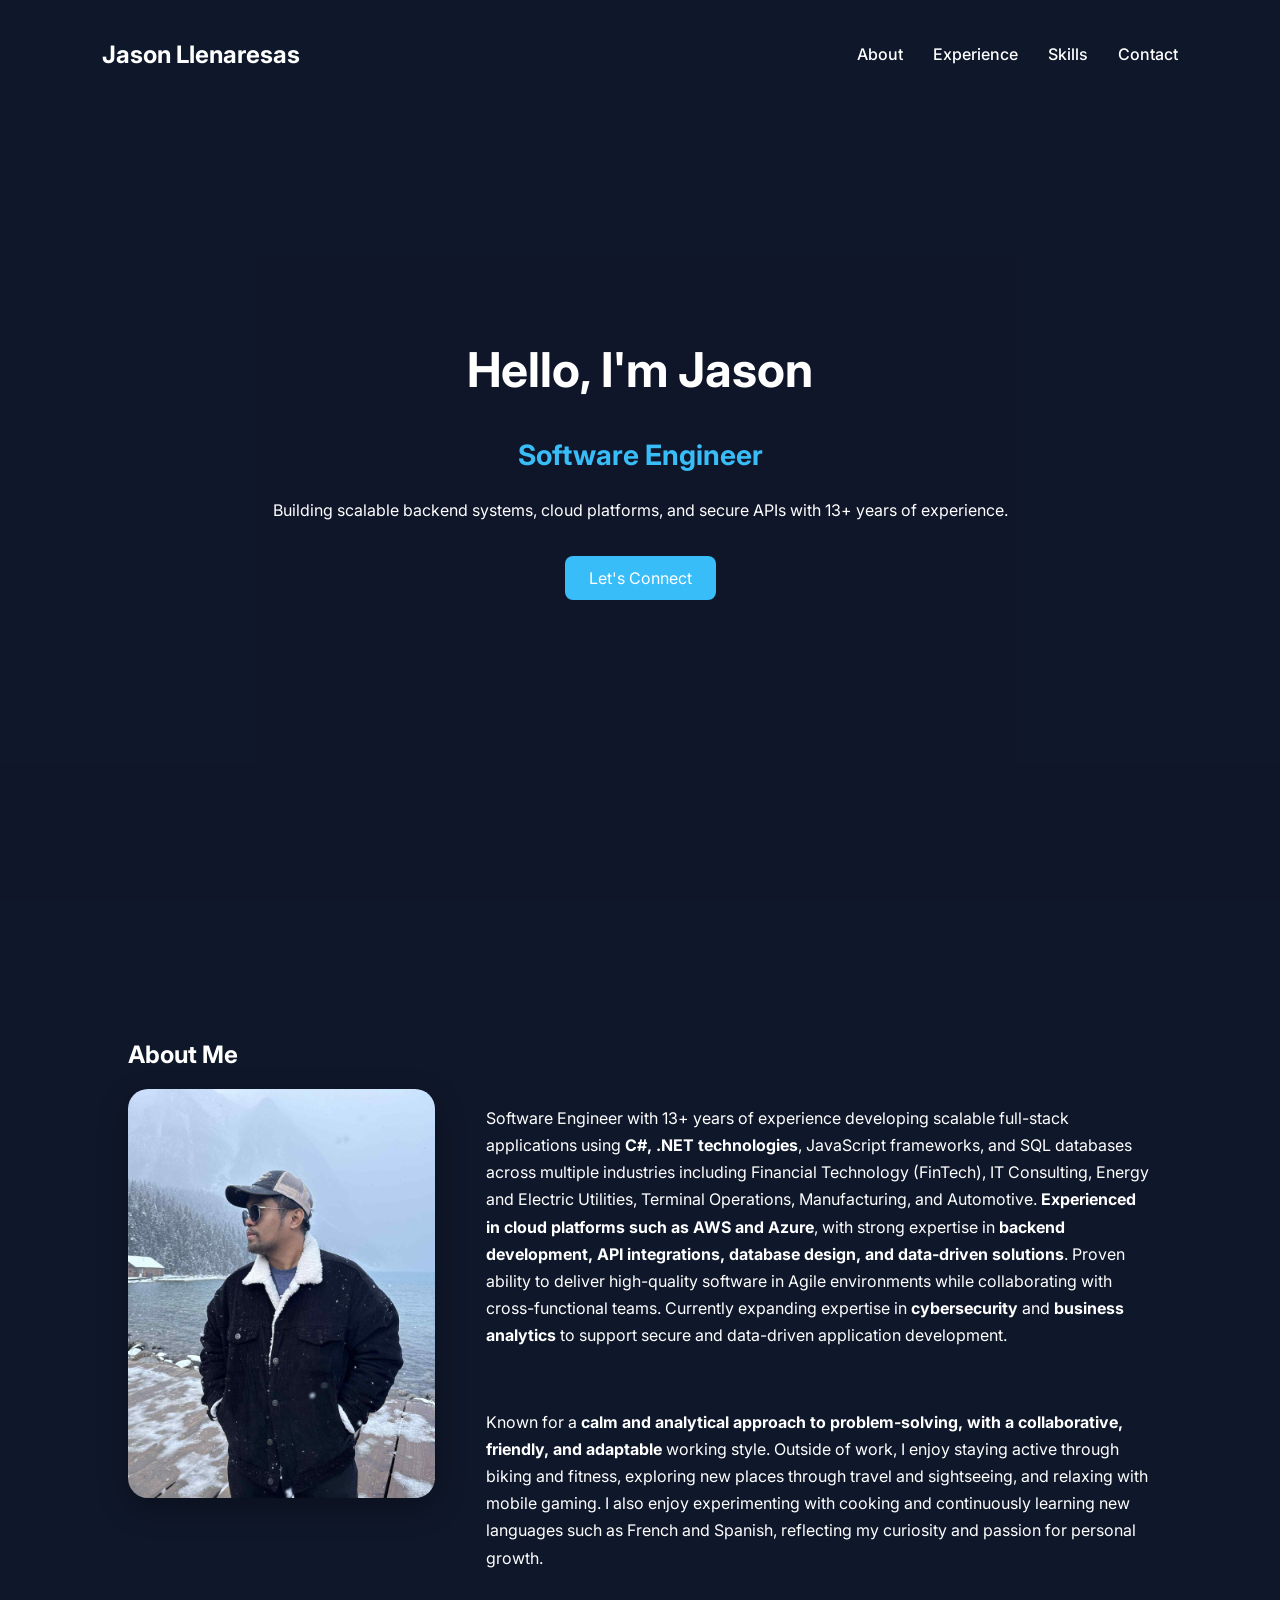
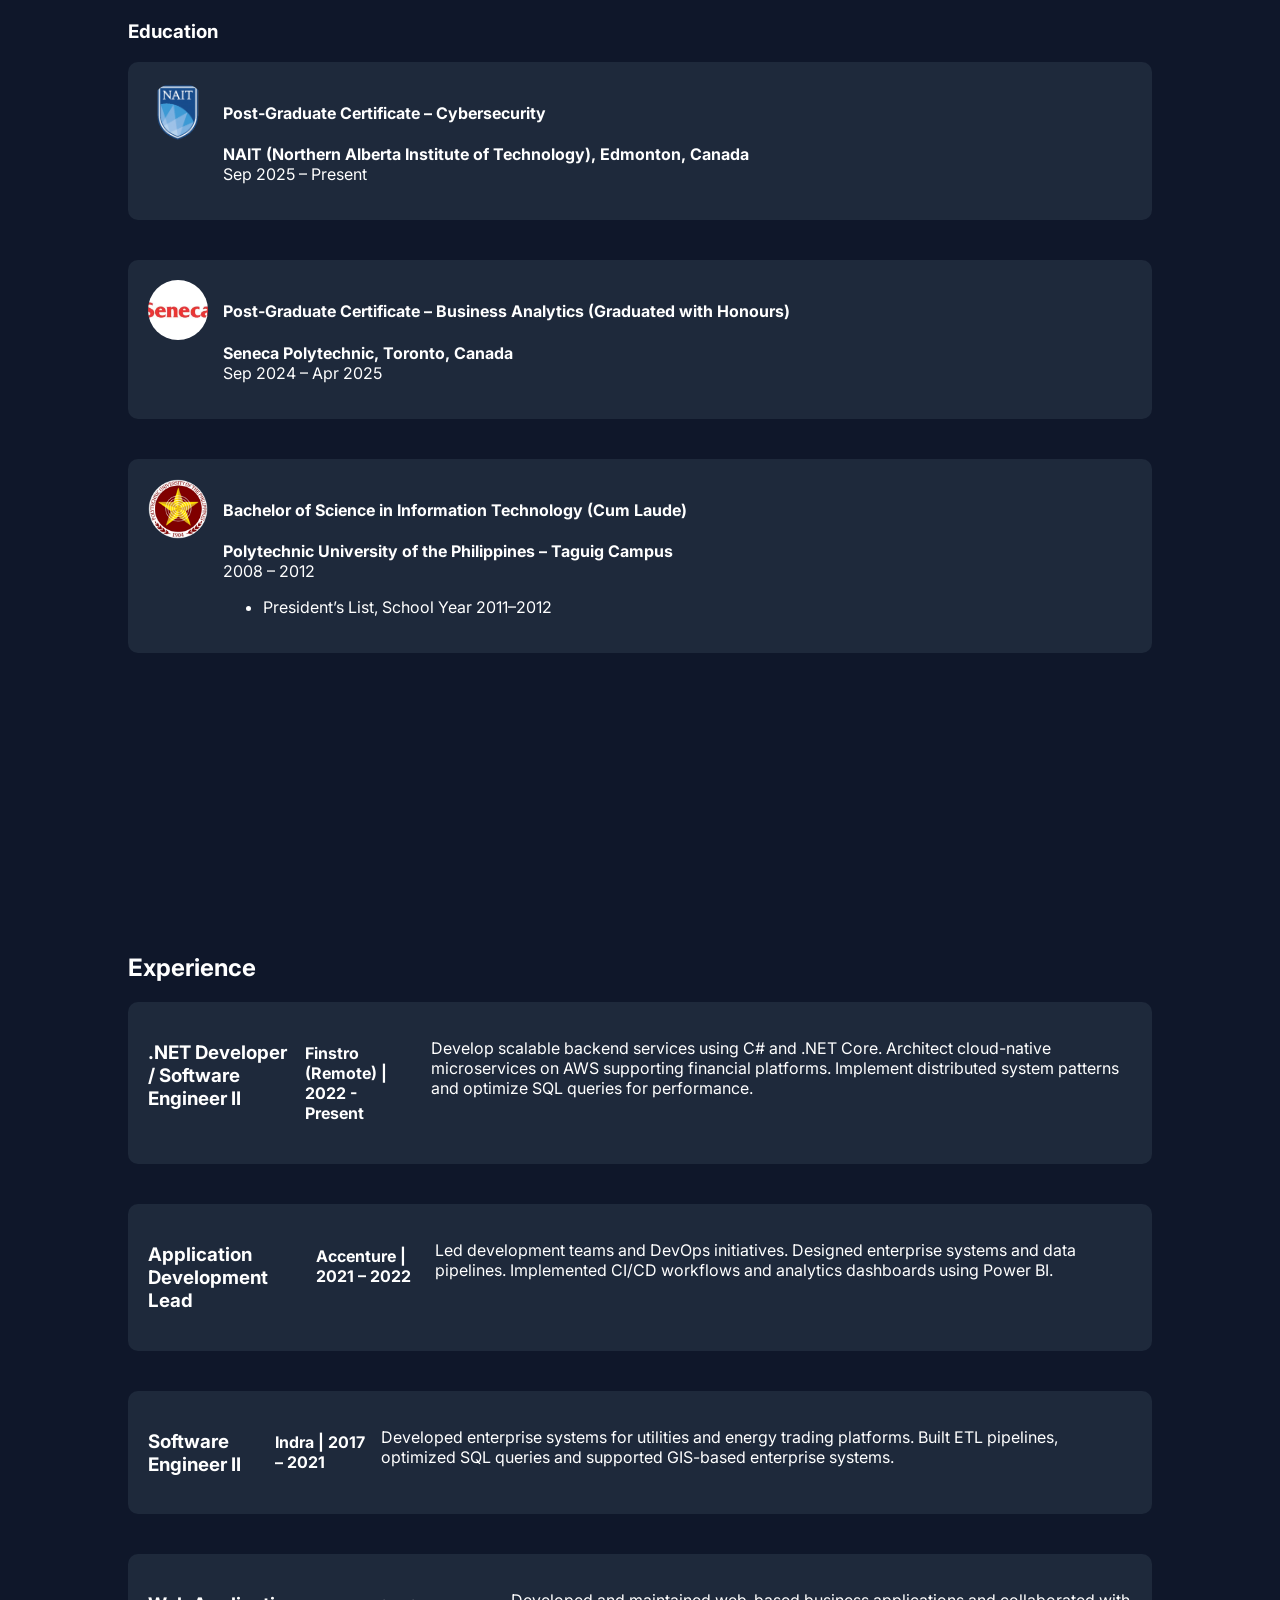
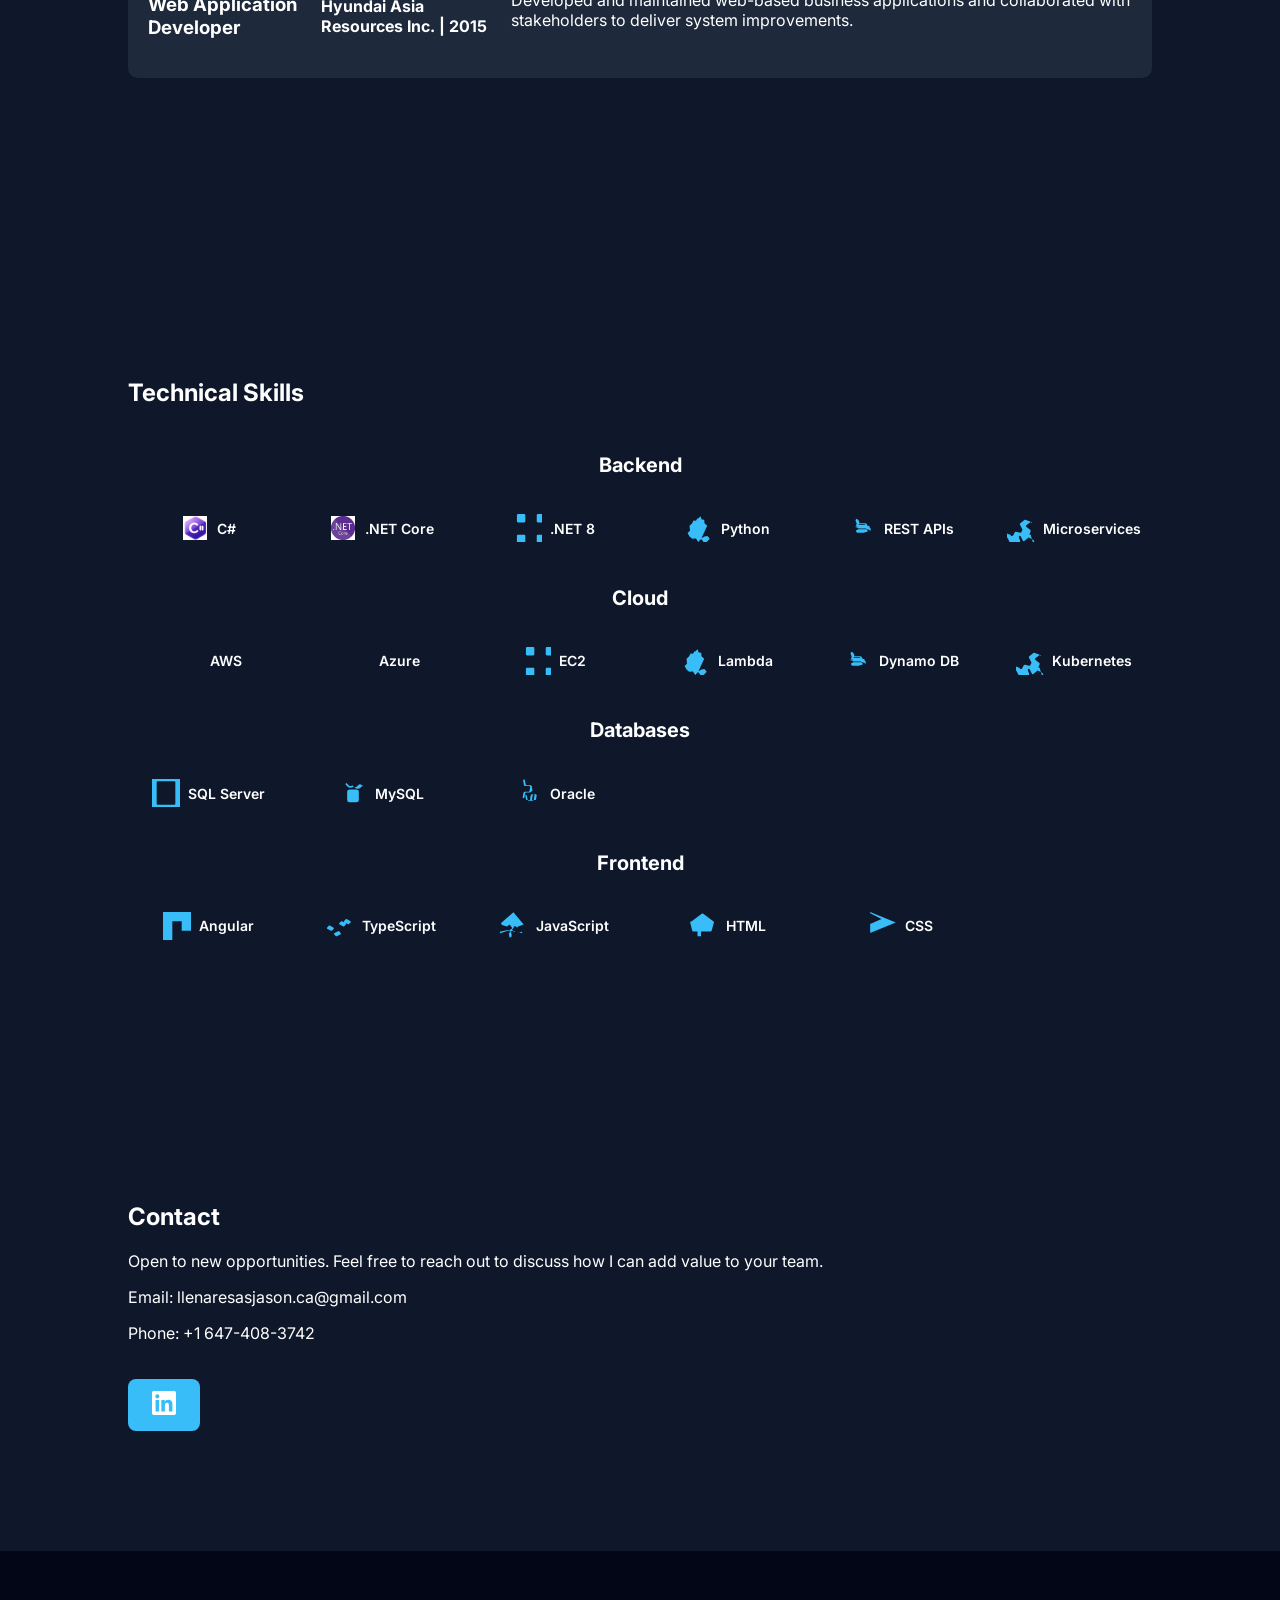
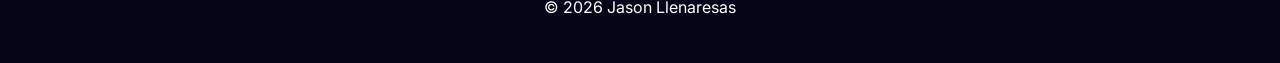
==== commit f3b51d21: "update about me update about me" ====
--- a/index.html
+++ b/index.html
@@ -51,6 +51,9 @@
 
 <h2>About Me</h2>
 
+<div class="about-flex">
+  <img src="images/about_me.jpeg" alt="About Me" class="about-image">
+  <div class="about-text">
 <p>
 Software Engineer with 13+ years of experience developing scalable full-stack applications using <b>C#, .NET technologies</b>, JavaScript frameworks, and SQL databases across multiple industries including Financial Technology (FinTech), IT Consulting, Energy and Electric Utilities, Terminal Operations, Manufacturing, and Automotive. 
 <b>Experienced in cloud platforms such as AWS and Azure</b>, with strong expertise in <b>backend development, API integrations, database design, and data-driven solutions</b>. Proven ability to deliver high-quality software in Agile environments while collaborating with cross-functional teams. Currently expanding expertise in <b>cybersecurity</b> and <b>business analytics</b> to support secure and data-driven application development.
@@ -59,7 +62,9 @@
 <p>
   Known for a <b>calm and analytical approach to problem-solving, with a collaborative, friendly, and adaptable </b>working style. Outside of work, I enjoy staying active through biking and fitness, exploring new places through travel and sightseeing, and relaxing with mobile gaming. I also enjoy experimenting with cooking and continuously learning new languages such as French and Spanish, reflecting my curiosity and passion for personal growth.
   </p>
-<br/>
+  </div>
+</div>
+
 <h3>Education</h3>
 
 <div class="timeline">
--- a/style.css
+++ b/style.css
@@ -115,7 +115,27 @@
 transform:translateY(-5px);
 }
 
-
+.about-flex {
+  display: flex;
+  align-items: flex-start;
+  gap: 5%;
+  margin-bottom: 2rem;
+  flex-wrap: wrap;
+}
+
+.about-image {
+  width: 30%;
+  height: auto;
+  min-height: 300px;
+  border-radius: 20px;
+  object-fit: cover;
+  box-shadow: 0 10px 30px rgba(0,0,0,0.3);
+}
+
+.about-text {
+  flex: 1;
+  line-height: 1.7;
+}
 
 .skills {
   display: grid;
@@ -124,7 +144,6 @@
   justify-items: center;
   align-content: center;
   justify-content: center;
-
 }
 
 .skill-group {
@@ -231,6 +250,16 @@
   .skill-name {
     font-size: 13px;
   }
+
+  .about-flex {
+    flex-direction: column;
+  }
+
+  .about-image {
+    width: 100%;
+    max-width: 300px;
+    margin: 0 auto 1.5rem auto;
+  }
 }
 
 @media (max-width: 480px) {
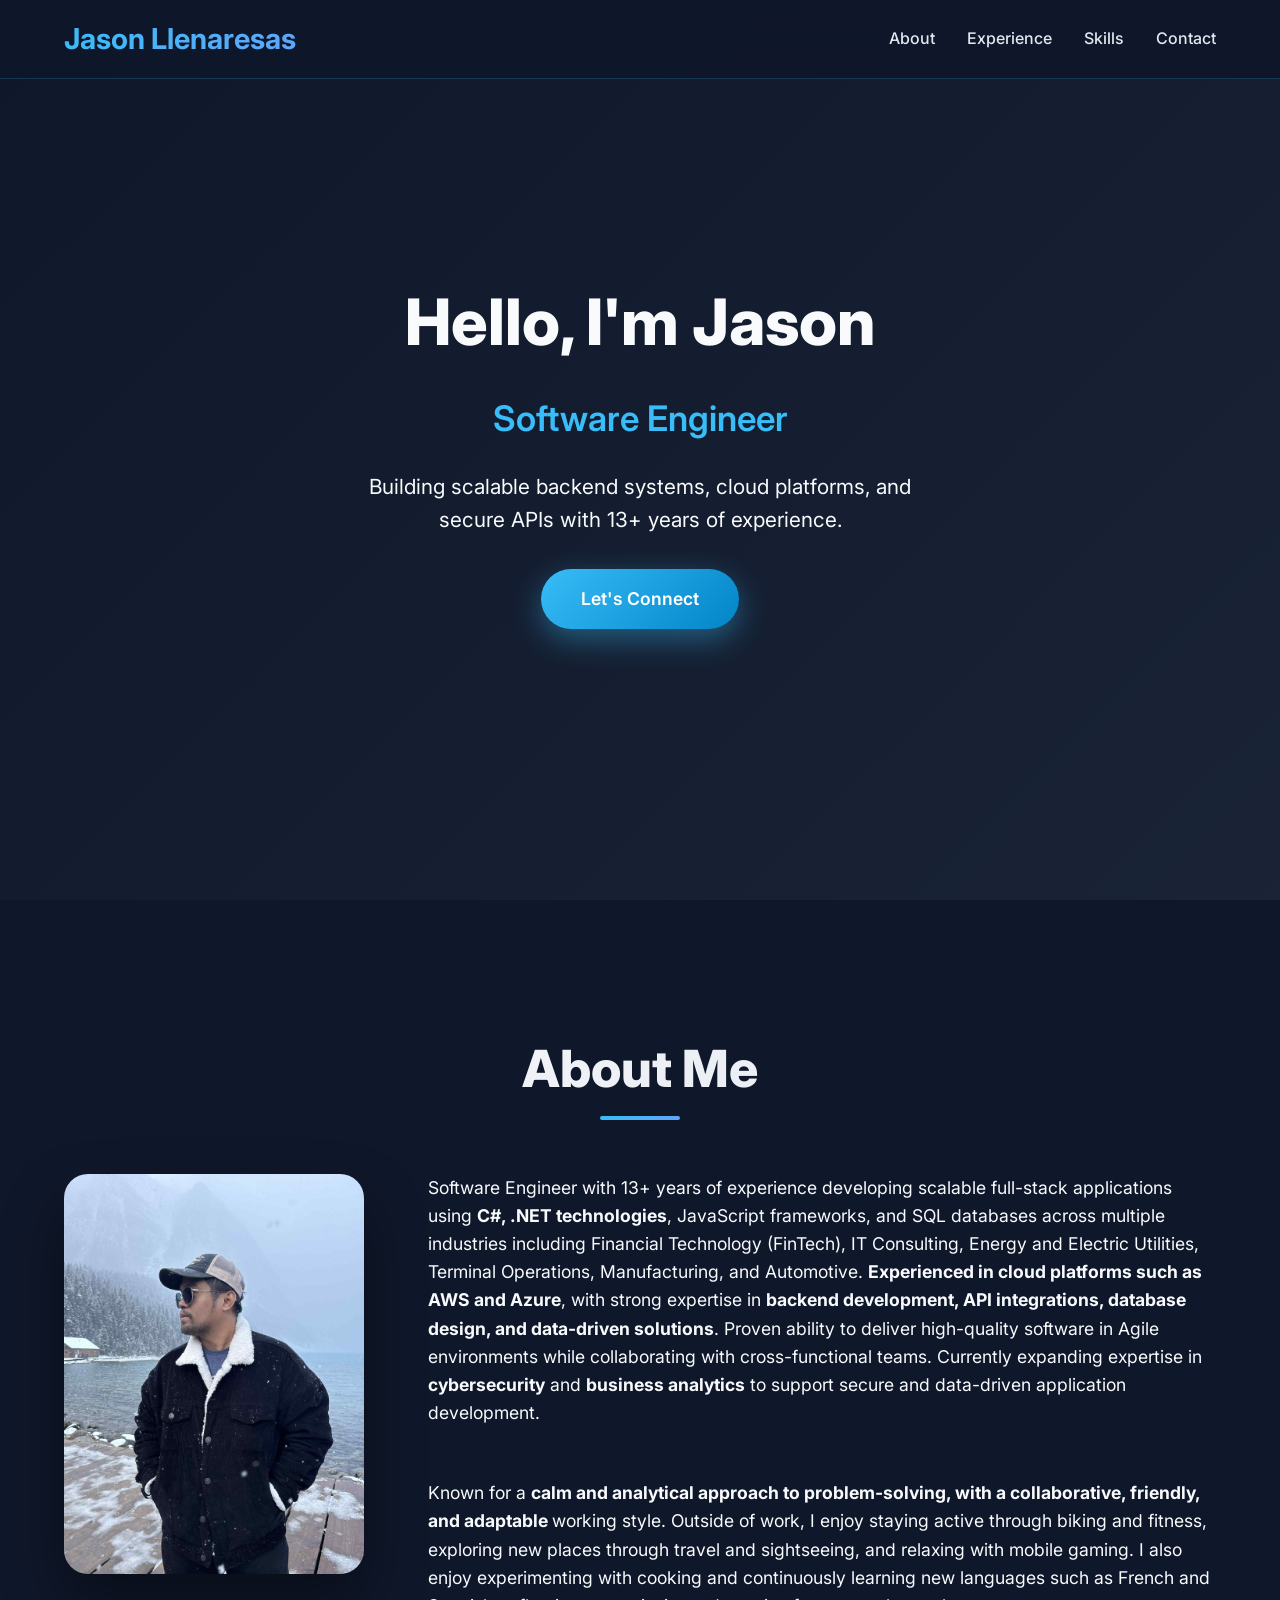
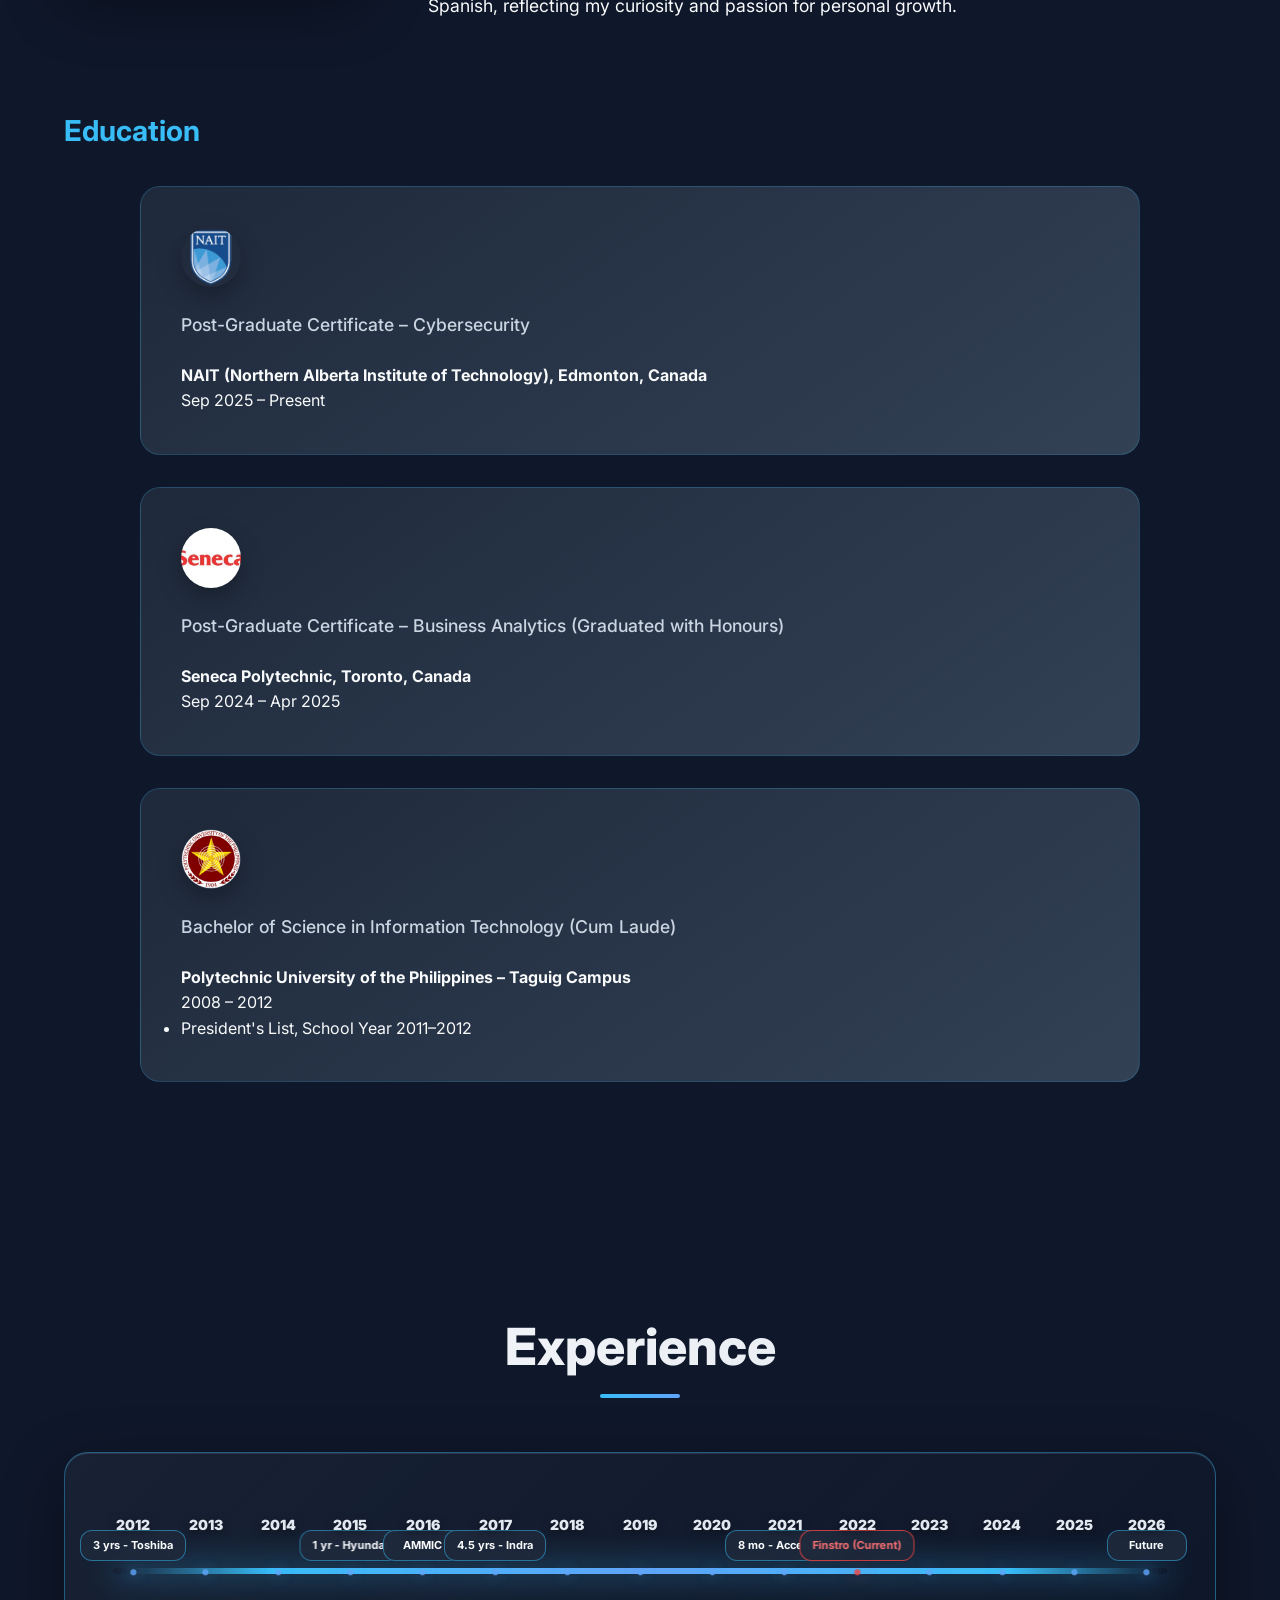
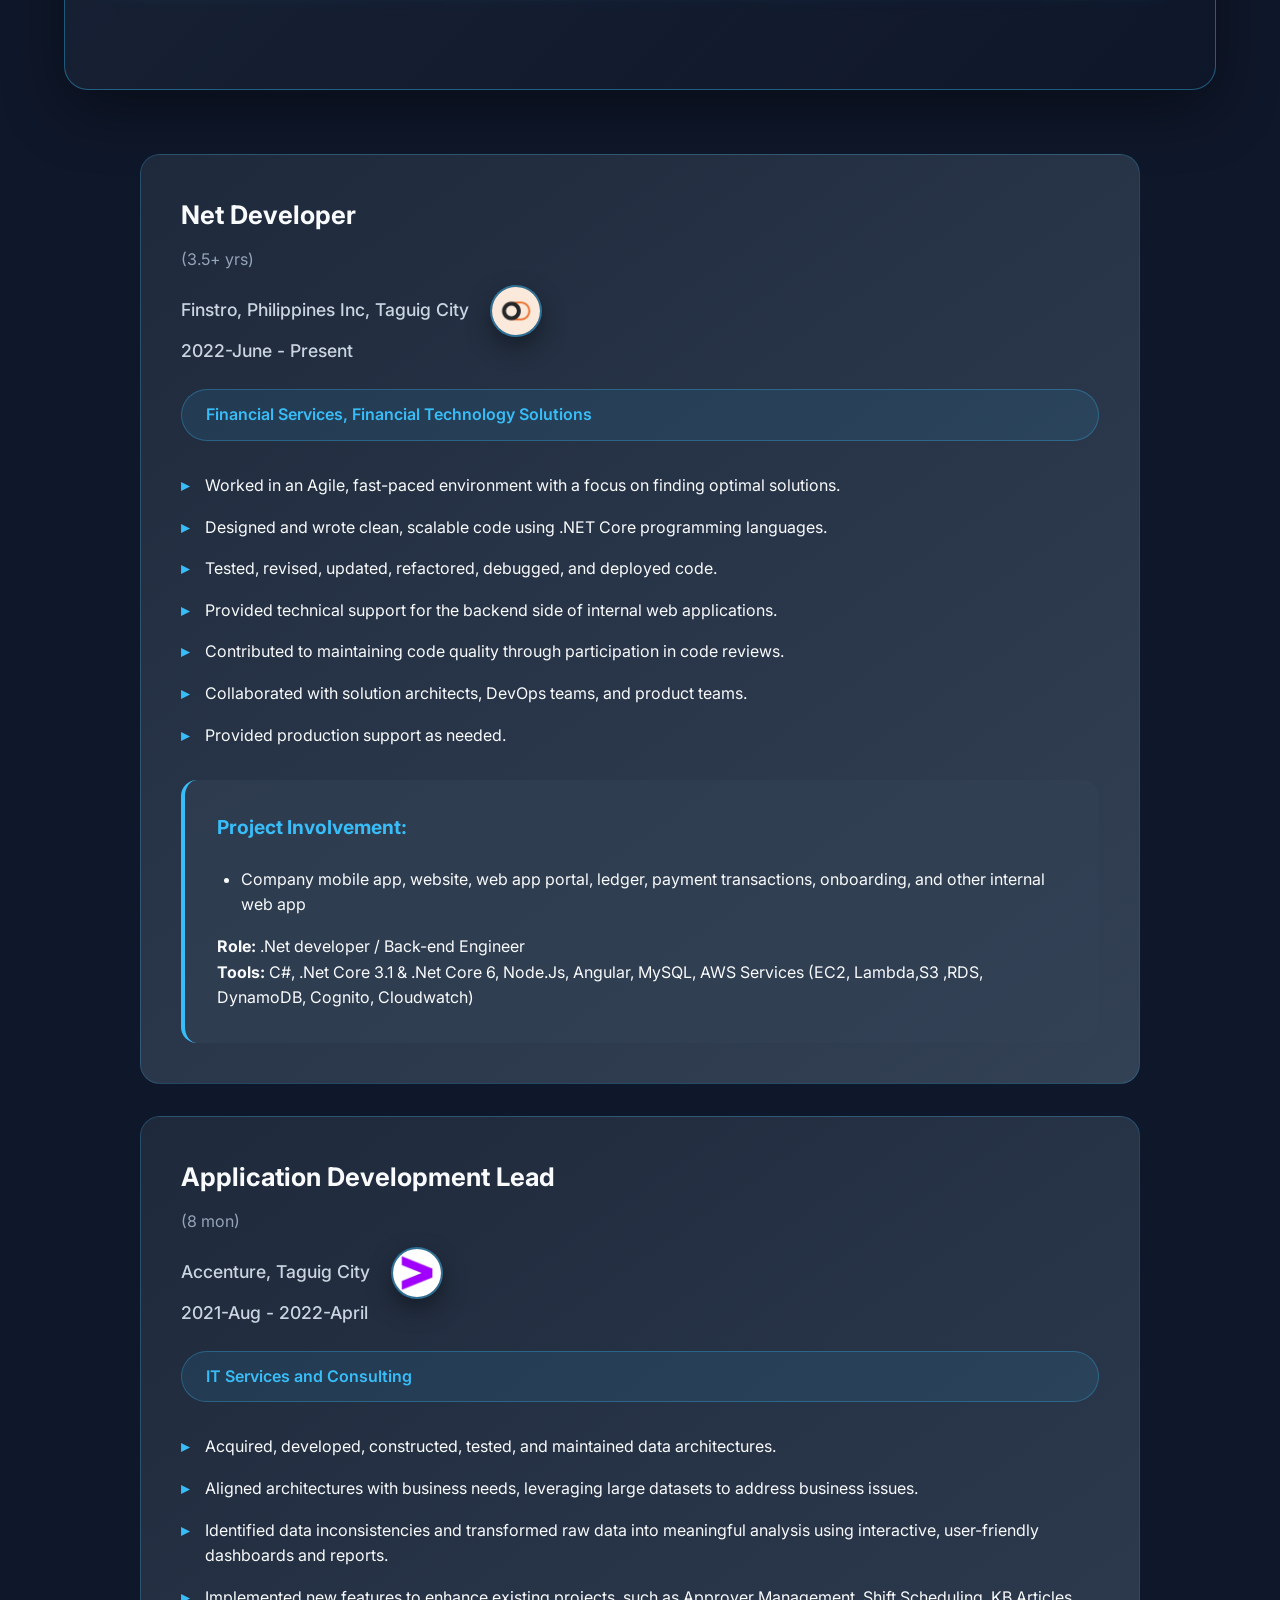
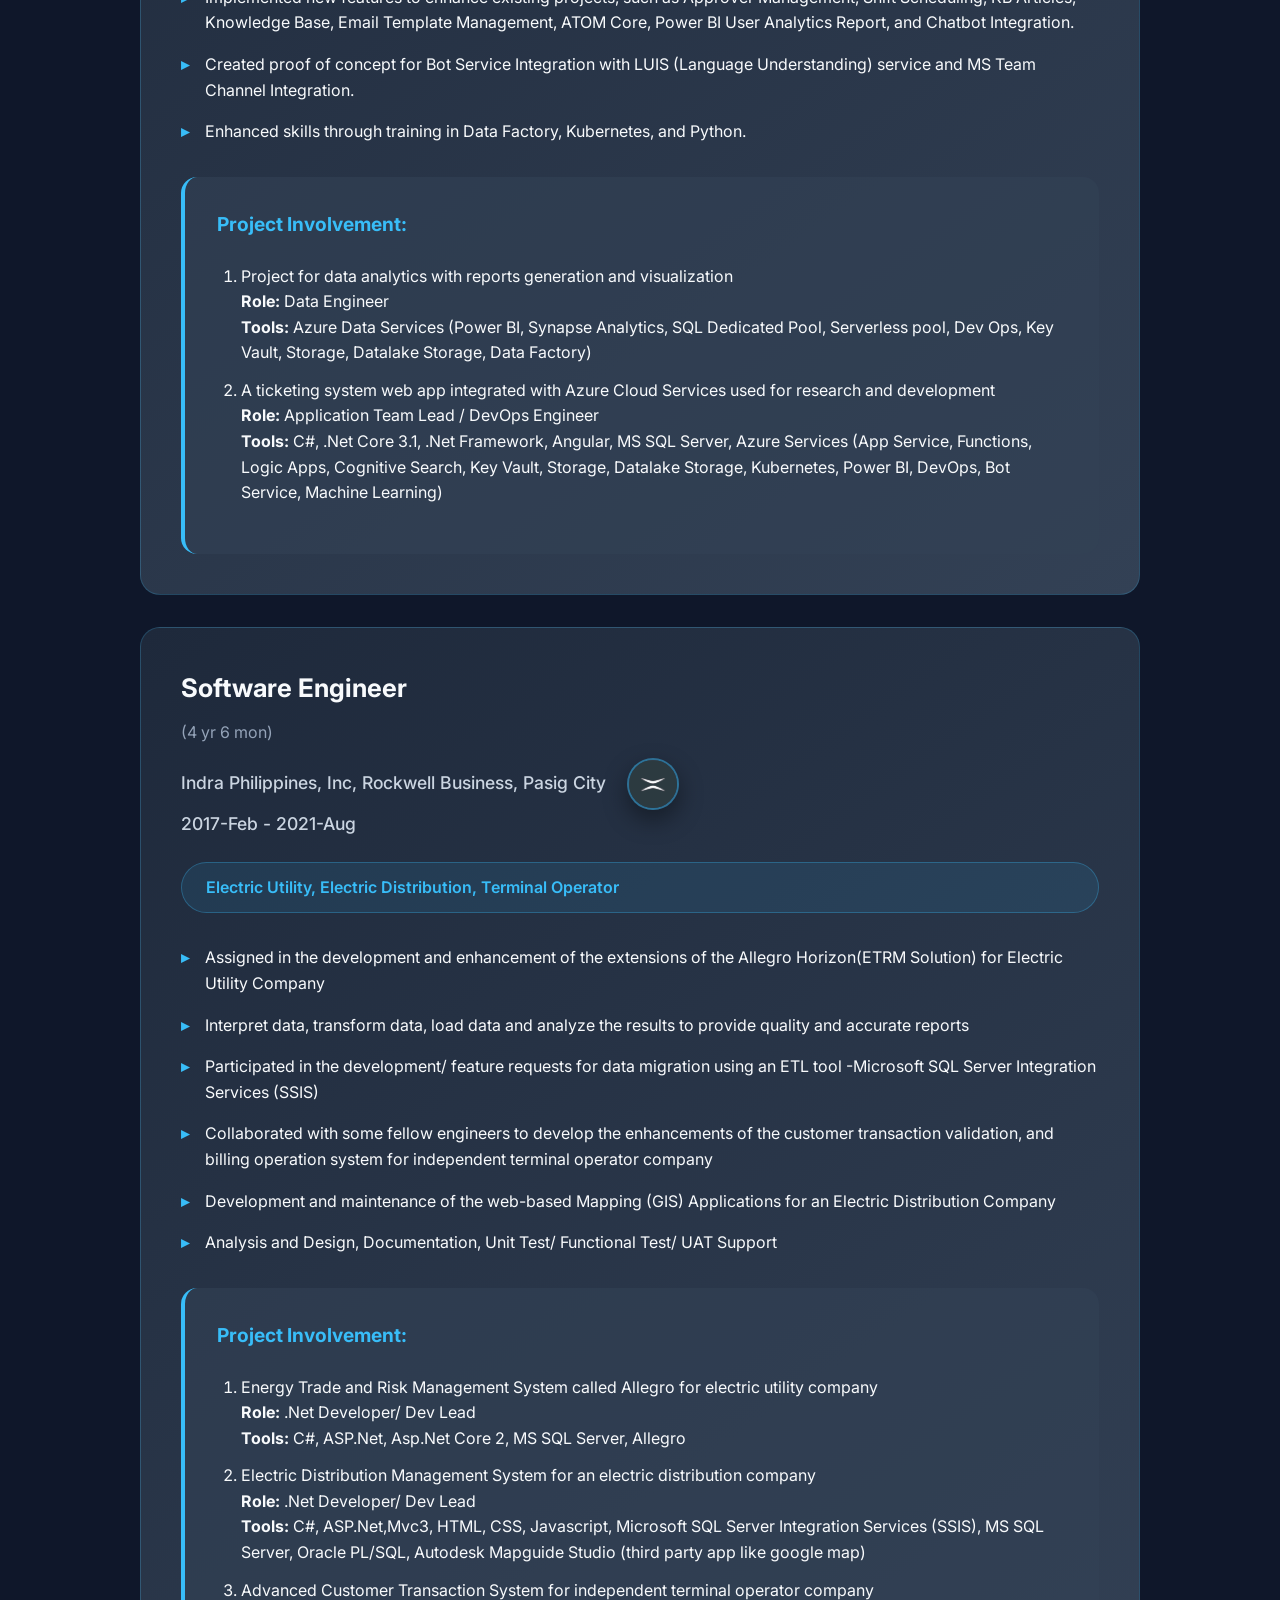
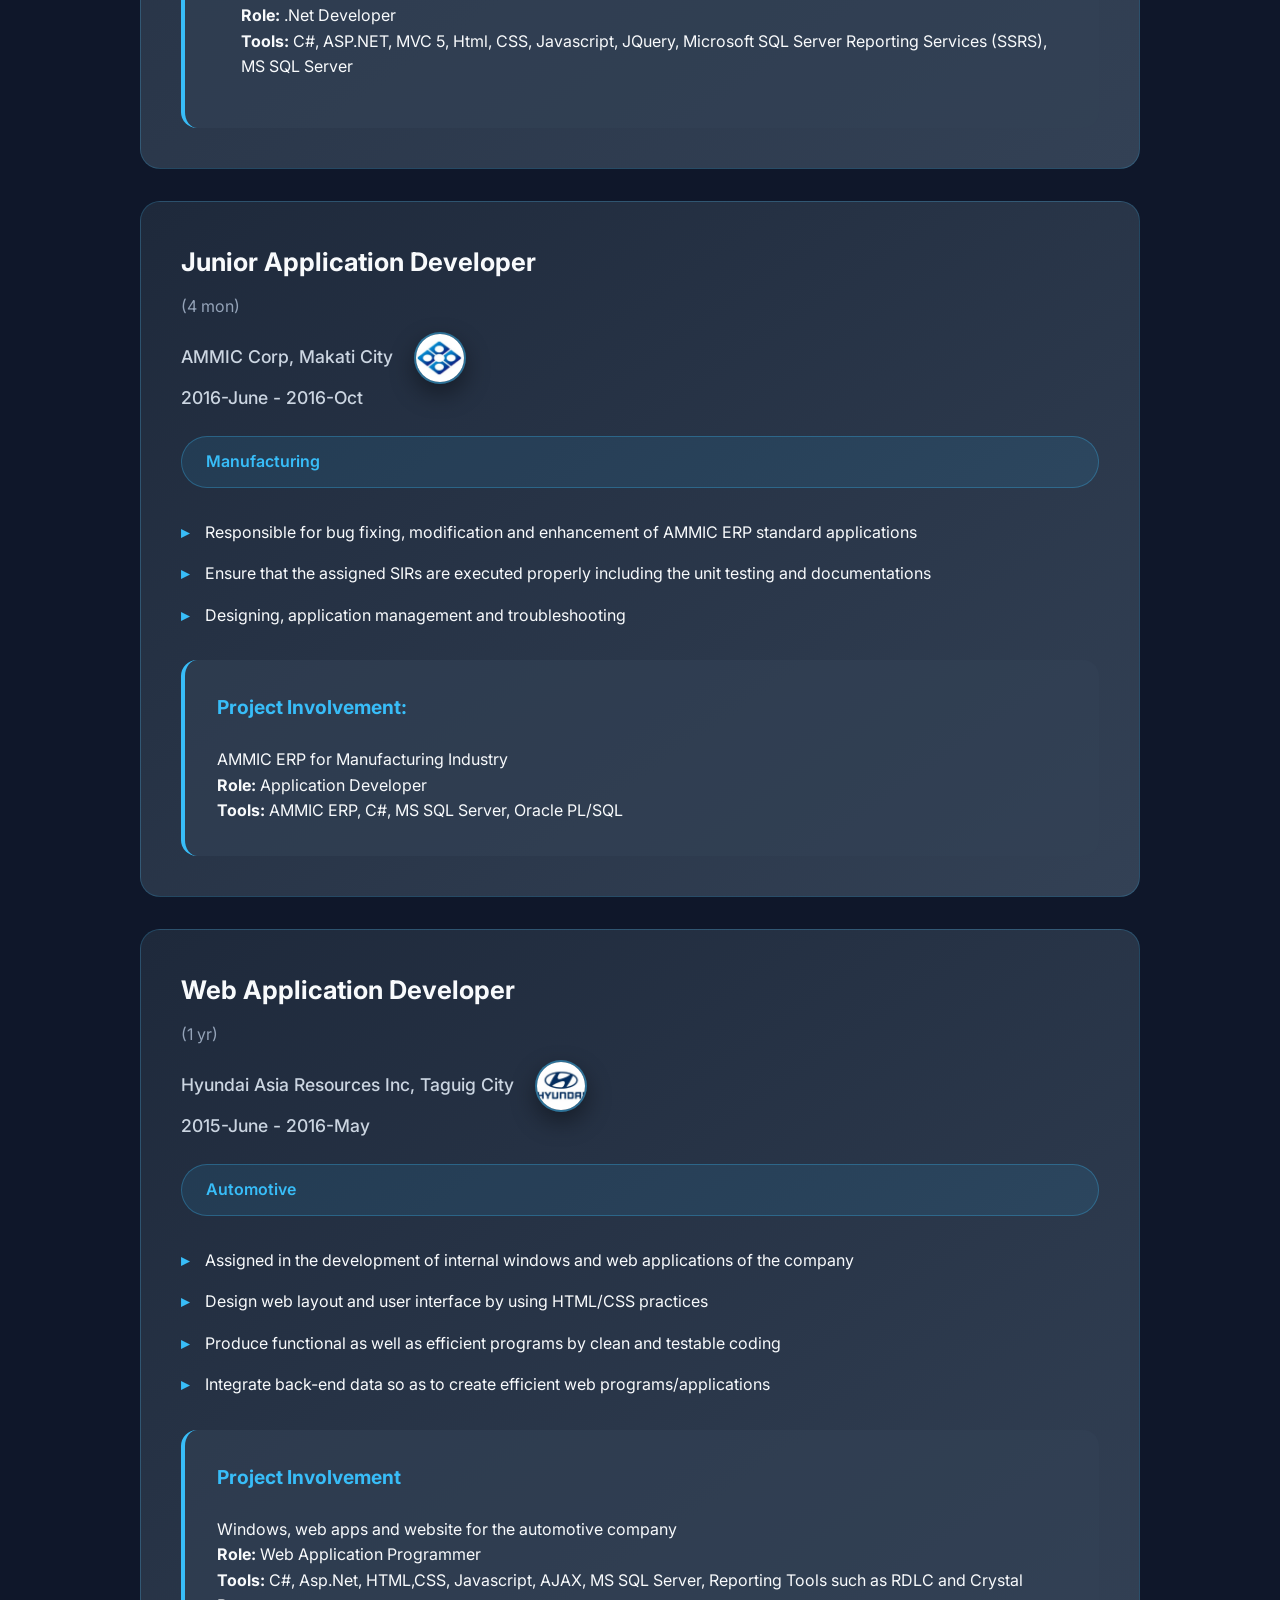
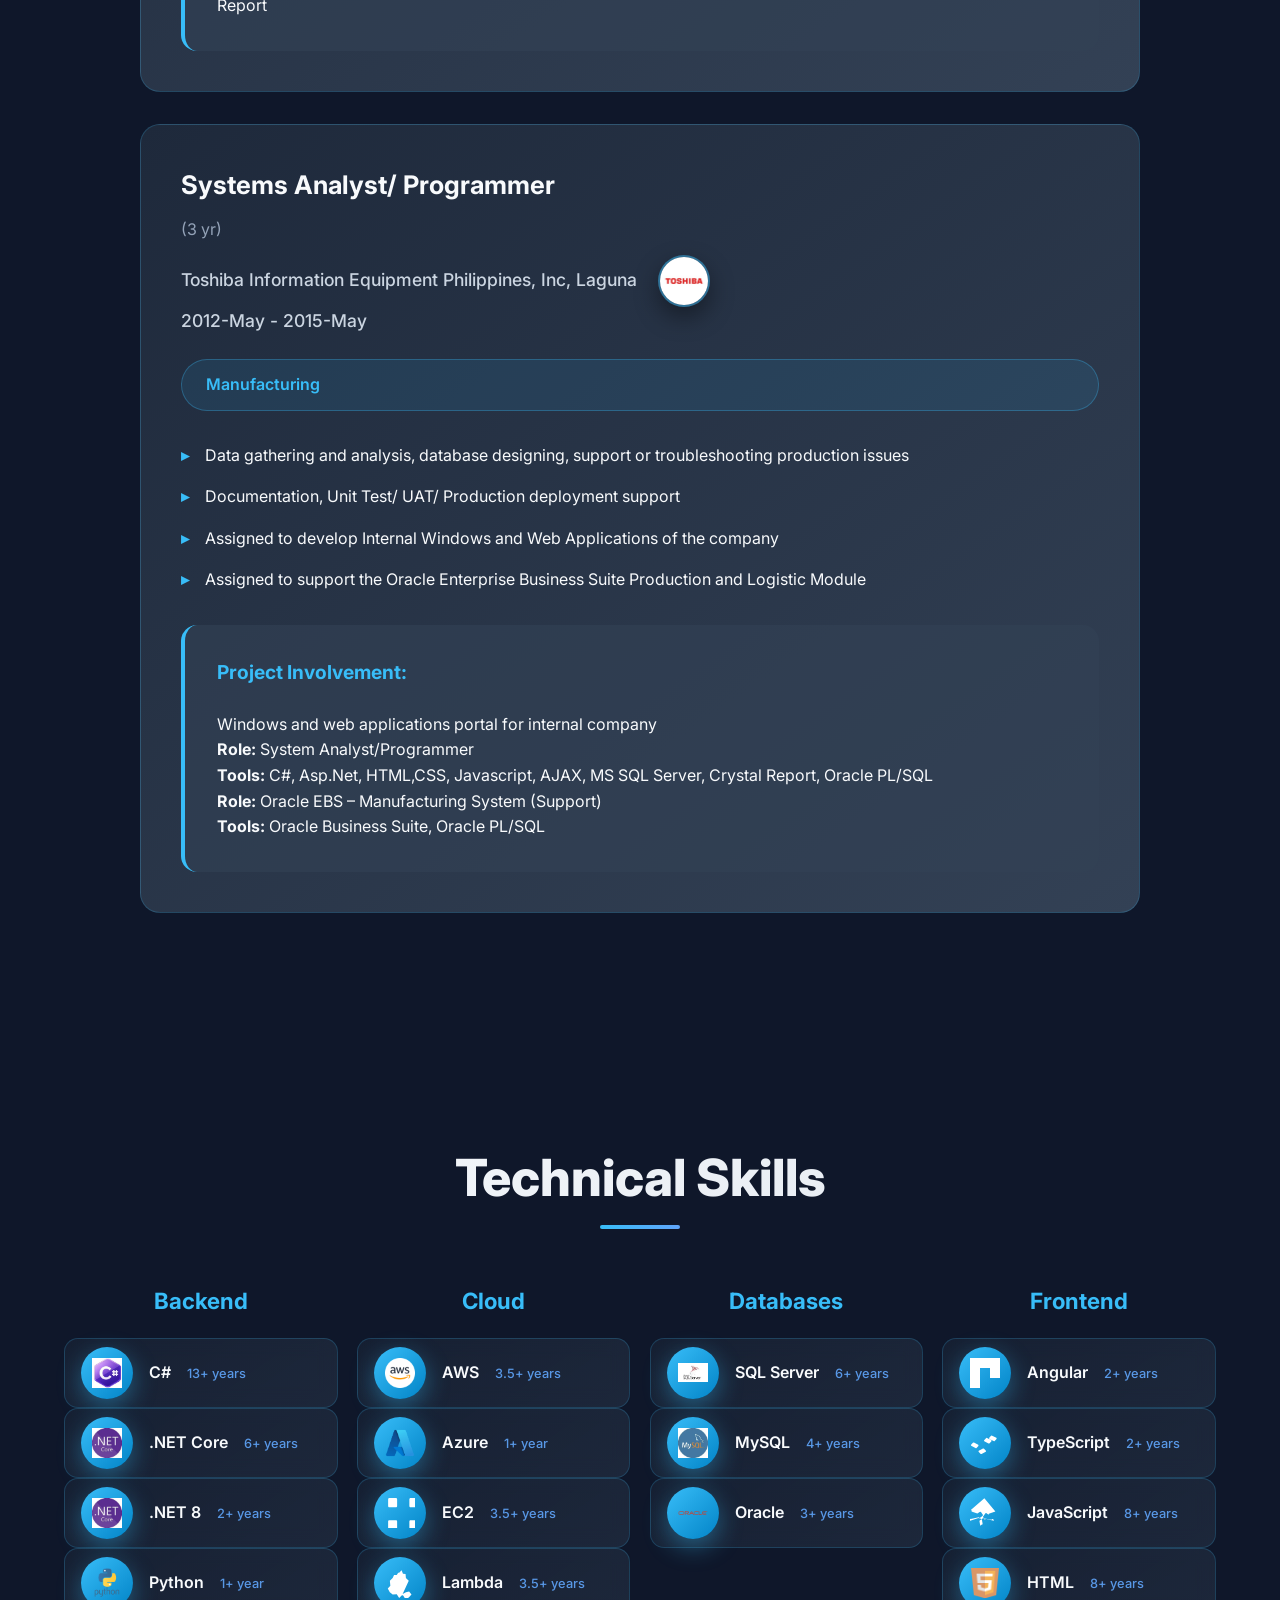
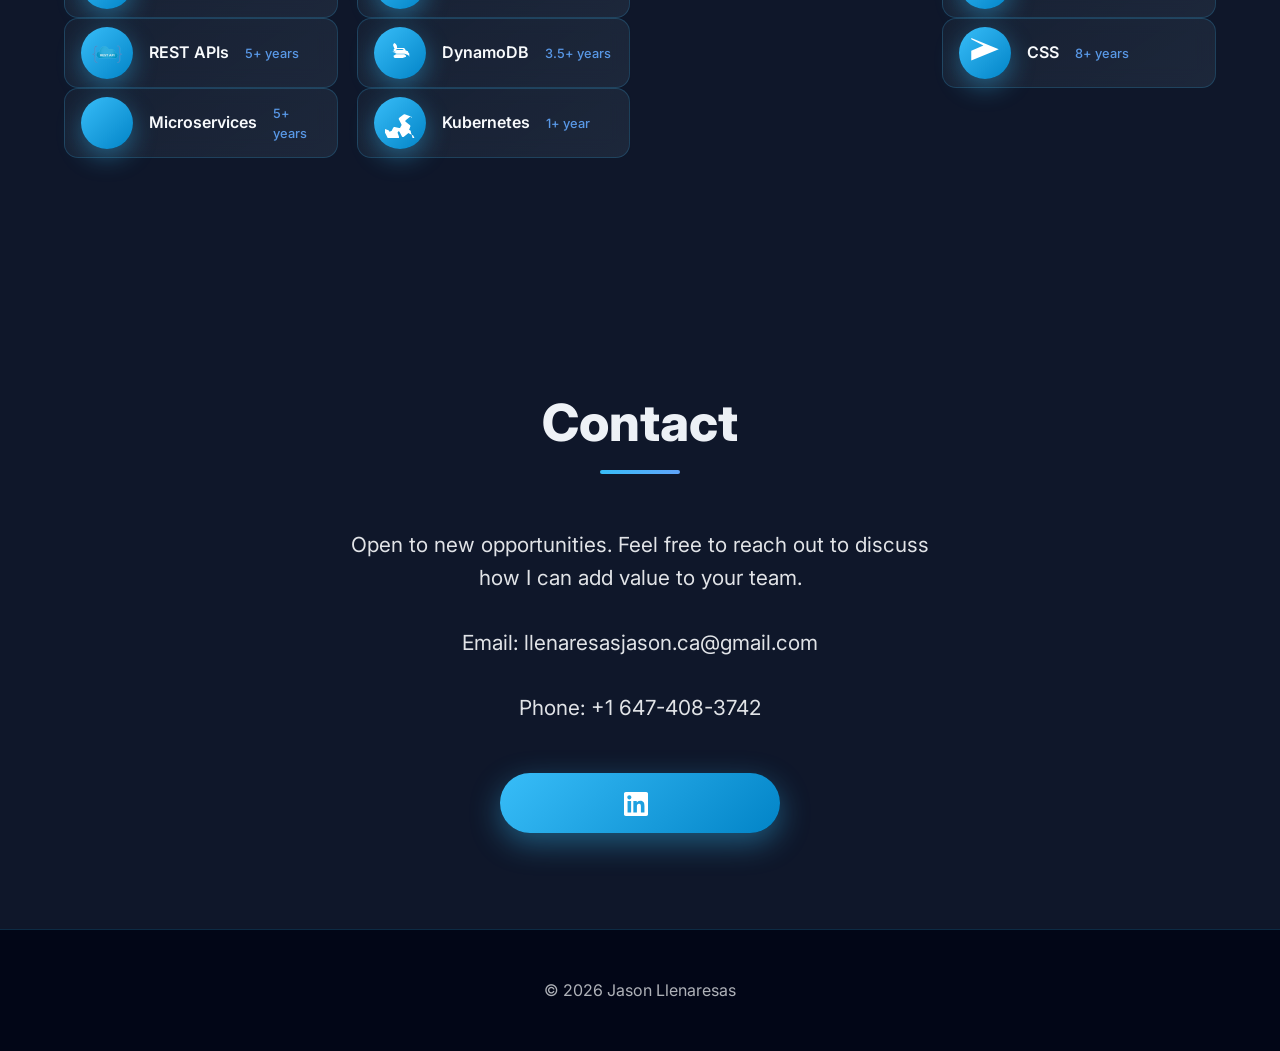
==== commit 1ce735a7: "Update the content and enhance the work experience section Update the content and enhance the work e" ====
--- a/index.html
+++ b/index.html
@@ -2,21 +2,17 @@
 <html lang="en">
 <head>
 <meta charset="UTF-8">
-<meta name="viewport" content="width=device-width, initial-scale=1.0">
 <title>Jason Llenaresas | Software Engineer</title>
-
+<link rel="stylesheet" href="style-timeline.css">
 <link rel="stylesheet" href="style.css">
-
 <link href="https://fonts.googleapis.com/css2?family=Inter:wght@300;400;600;700&display=swap" rel="stylesheet">
-
 </head>
-
 <body>
-
 <header>
 <nav class="nav">
 <h1>Jason Llenaresas</h1>
-
+<input type="checkbox" id="menu-toggle" class="menu-toggle">
+<label for="menu-toggle" class="hamburger">☰</label>
 <ul>
 <li><a href="#about">About</a></li>
 <li><a href="#experience">Experience</a></li>
@@ -28,29 +24,21 @@
 
 <section class="hero">
 <div class="hero-container">
-
 <div class="hero-content">
-
 <h2>Hello, I'm Jason</h2>
 <h3>Software Engineer</h3>
-
 <p>
 Building scalable backend systems, cloud platforms,
 and secure APIs with 13+ years of experience.
 </p>
-
 <a href="#contact" class="btn">Let's Connect</a>
-
-</div>
-
-</div>
-
+</div>
+</div>
 </section>
 
+<!-- About and Education sections unchanged -->
 <section id="about" class="section">
-
 <h2>About Me</h2>
-
 <div class="about-flex">
   <img src="images/about_me.jpeg" alt="About Me" class="about-image">
   <div class="about-text">
@@ -66,7 +54,6 @@
 </div>
 
 <h3>Education</h3>
-
 <div class="timeline">
   <a href="https://www.nait.ca/" target="_blank" class="timeline-link">
     <div class="timeline-item">
@@ -93,189 +80,317 @@
         <h4>Bachelor of Science in Information Technology (Cum Laude)</h4>
         <p><strong>Polytechnic University of the Philippines – Taguig Campus</strong><br>2008 – 2012</p>
         <ul>
-          <li>President’s List, School Year 2011–2012</li>
+          <li>President's List, School Year 2011–2012</li>
         </ul>
       </div>
     </div>
   </a>
 </div>
-
-
-
-
 </section>
 
+<!-- Experience section unchanged -->
 <section id="experience" class="section">
-
 <h2>Experience</h2>
+<div class="horizontal-timeline" id="experience-timeline">
+  <div class="timeline-container">
+    <div class="timeline-line"></div>
+    <div class="timeline-year toshiba" data-year="2012">
+      <span class="duration">3 yrs - Toshiba</span>
+    </div>
+    <div class="timeline-year" data-year="2013">
+    </div>
+    <div class="timeline-year" data-year="2014">
+    </div>
+    <div class="timeline-year hyundai" data-year="2015">
+      <span class="duration">1 yr - Hyundai</span>
+    </div>
+    <div class="timeline-year" data-year="2016">
+      <span class="duration">AMMIC</span>
+    </div>
+    <div class="timeline-year indra" data-year="2017">
+      <span class="duration">4.5 yrs - Indra</span>
+    </div>
+    <div class="timeline-year" data-year="2018">
+    </div>
+    <div class="timeline-year" data-year="2019">
+    </div>
+    <div class="timeline-year" data-year="2020">
+    </div>
+    <div class="timeline-year accenture" data-year="2021">
+      <span class="duration">8 mo - Accenture</span>
+    </div>
+    <div class="timeline-year finstro" data-year="2022">
+      <span class="duration">Finstro (Current)</span>
+    </div>
+    <div class="timeline-year" data-year="2023">
+    </div>
+    <div class="timeline-year" data-year="2024">
+    </div>
+    <div class="timeline-year" data-year="2025">
+    </div>
+    <div class="timeline-year" data-year="2026">
+      <span class="duration">Future</span>
+    </div>
+  </div>
+</div>
 
 <div class="timeline">
-
-<div class="timeline-item">
-<h3>.NET Developer / Software Engineer II</h3>
-<h4>Finstro (Remote) | 2022 - Present</h4>
-<p>
-Develop scalable backend services using C# and .NET Core. Architect cloud-native microservices on AWS supporting financial platforms.
-Implement distributed system patterns and optimize SQL queries for performance.
-</p>
-</div>
-
-<div class="timeline-item">
-<h3>Application Development Lead</h3>
-<h4>Accenture | 2021 – 2022</h4>
-<p>
-Led development teams and DevOps initiatives. Designed enterprise systems and data pipelines.
-Implemented CI/CD workflows and analytics dashboards using Power BI.
-</p>
-</div>
-
-<div class="timeline-item">
-<h3>Software Engineer II</h3>
-<h4>Indra | 2017 – 2021</h4>
-<p>
-Developed enterprise systems for utilities and energy trading platforms. Built ETL pipelines,
-optimized SQL queries and supported GIS-based enterprise systems.
-</p>
-</div>
-
-<div class="timeline-item">
-<h3>Web Application Developer</h3>
-<h4>Hyundai Asia Resources Inc. | 2015</h4>
-<p>
-Developed and maintained web-based business applications and collaborated with stakeholders
-to deliver system improvements.
-</p>
-</div>
-
+<div class="timeline-item">
+<h3>Net Developer<br><small>(3.5+ yrs)</small></h3>
+<h4>Finstro, Philippines Inc, Taguig City <img src="images/companies/finstro_logo.jpg" alt="Finstro Logo" class="company-logo-small"><br>2022-June - Present</h4>
+<div class="industry">Financial Services, Financial Technology Solutions</div>
+<ul class="job-bullets">
+<li>Worked in an Agile, fast-paced environment with a focus on finding optimal solutions.</li>
+<li>Designed and wrote clean, scalable code using .NET Core programming languages.</li>
+<li>Tested, revised, updated, refactored, debugged, and deployed code.</li>
+<li>Provided technical support for the backend side of internal web applications.</li>
+<li>Contributed to maintaining code quality through participation in code reviews.</li>
+<li>Collaborated with solution architects, DevOps teams, and product teams.</li>
+<li>Provided production support as needed.</li>
+</ul>
+<div class="projects">
+<h5>Project Involvement:</h5>
+<ul>
+<li>Company mobile app, website, web app portal, ledger, payment transactions, onboarding, and other internal web app</li>
+</ul>
+<p><strong>Role:</strong> .Net developer / Back-end Engineer</p>
+<p><strong>Tools:</strong> C#, .Net Core 3.1 & .Net Core 6, Node.Js, Angular, MySQL, AWS Services (EC2, Lambda,S3 ,RDS, DynamoDB, Cognito, Cloudwatch)</p>
+</div>
+
+</div>
+
+<div class="timeline-item">
+<h3>Application Development Lead<br><small>(8 mon)</small></h3>
+<h4>Accenture, Taguig City <img src="images/companies/accenture_logo.jpg" alt="Accenture Logo" class="company-logo-small"><br>2021-Aug - 2022-April</h4>
+<div class="industry">IT Services and Consulting</div>
+<ul class="job-bullets">
+<li>Acquired, developed, constructed, tested, and maintained data architectures.</li>
+<li>Aligned architectures with business needs, leveraging large datasets to address business issues.</li>
+<li>Identified data inconsistencies and transformed raw data into meaningful analysis using interactive, user-friendly dashboards and reports.</li>
+<li>Implemented new features to enhance existing projects, such as Approver Management, Shift Scheduling, KB Articles, Knowledge Base, Email Template Management, ATOM Core, Power BI User Analytics Report, and Chatbot Integration.</li>
+<li>Created proof of concept for Bot Service Integration with LUIS (Language Understanding) service and MS Team Channel Integration.</li>
+<li>Enhanced skills through training in Data Factory, Kubernetes, and Python.</li>
+</ul>
+<div class="projects">
+<h5>Project Involvement:</h5>
+<ol>
+<li>Project for data analytics with reports generation and visualization
+<p><strong>Role:</strong> Data Engineer</p>
+<p><strong>Tools:</strong> Azure Data Services (Power BI, Synapse Analytics, SQL Dedicated Pool, Serverless pool, Dev Ops, Key Vault, Storage, Datalake Storage, Data Factory)</p></li>
+<li>A ticketing system web app integrated with Azure Cloud Services used for research and development
+<p><strong>Role:</strong> Application Team Lead / DevOps Engineer</p>
+<p><strong>Tools:</strong> C#, .Net Core 3.1, .Net Framework, Angular, MS SQL Server, Azure Services (App Service, Functions, Logic Apps, Cognitive Search, Key Vault, Storage, Datalake Storage, Kubernetes, Power BI, DevOps, Bot Service, Machine Learning)</p></li>
+</ol>
+</div>
+
+</div>
+
+<div class="timeline-item">
+<h3>Software Engineer<br><small>(4 yr 6 mon)</small></h3>
+<h4>Indra Philippines, Inc, Rockwell Business, Pasig City <img src="images/companies/indra_logo.jpg" alt="Indra Logo" class="company-logo-small"><br>2017-Feb - 2021-Aug</h4>
+<div class="industry">Electric Utility, Electric Distribution, Terminal Operator</div>
+<ul class="job-bullets">
+<li>Assigned in the development and enhancement of the extensions of the Allegro Horizon(ETRM Solution) for Electric Utility Company</li>
+<li>Interpret data, transform data, load data and analyze the results to provide quality and accurate reports</li>
+<li>Participated in the development/ feature requests for data migration using an ETL tool -Microsoft SQL Server Integration Services (SSIS)</li>
+<li>Collaborated with some fellow engineers to develop the enhancements of the customer transaction validation, and billing operation system for independent terminal operator company</li>
+<li>Development and maintenance of the web-based Mapping (GIS) Applications for an Electric Distribution Company</li>
+<li>Analysis and Design, Documentation, Unit Test/ Functional Test/ UAT Support</li>
+</ul>
+<div class="projects">
+<h5>Project Involvement:</h5>
+<ol>
+<li>Energy Trade and Risk Management System called Allegro for electric utility company
+<p><strong>Role:</strong> .Net Developer/ Dev Lead</p>
+<p><strong>Tools:</strong> C#, ASP.Net, Asp.Net Core 2, MS SQL Server, Allegro</p></li>
+<li>Electric Distribution Management System for an electric distribution company
+<p><strong>Role:</strong> .Net Developer/ Dev Lead</p>
+<p><strong>Tools:</strong> C#, ASP.Net,Mvc3, HTML, CSS, Javascript, Microsoft SQL Server Integration Services (SSIS), MS SQL Server, Oracle PL/SQL, Autodesk Mapguide Studio (third party app like google map)</p></li>
+<li>Advanced Customer Transaction System for independent terminal operator company
+<p><strong>Role:</strong> .Net Developer</p>
+<p><strong>Tools:</strong> C#, ASP.NET, MVC 5, Html, CSS, Javascript, JQuery, Microsoft SQL Server Reporting Services (SSRS), MS SQL Server</p></li>
+</ol>
+</div>
+
+</div>
+
+<div class="timeline-item">
+<h3>Junior Application Developer<br><small>(4 mon)</small></h3>
+<h4>AMMIC Corp, Makati City <img src="images/companies/ammic_logo.jpg" alt="AMMIC Logo" class="company-logo-small"><br>2016-June - 2016-Oct</h4>
+<div class="industry">Manufacturing</div>
+<ul class="job-bullets">
+<li>Responsible for bug fixing, modification and enhancement of AMMIC ERP standard applications</li>
+<li>Ensure that the assigned SIRs are executed properly including the unit testing and documentations</li>
+<li>Designing, application management and troubleshooting</li>
+</ul>
+<div class="projects">
+<h5>Project Involvement:</h5>
+<p>AMMIC ERP for Manufacturing Industry</p>
+<p><strong>Role:</strong> Application Developer</p>
+<p><strong>Tools:</strong> AMMIC ERP, C#, MS SQL Server, Oracle PL/SQL</p>
+</div>
+
+</div>
+
+<div class="timeline-item">
+<h3>Web Application Developer<br><small>(1 yr)</small></h3>
+<h4>Hyundai Asia Resources Inc, Taguig City <img src="images/companies/hyundai_logo.jpg" alt="Hyundai Logo" class="company-logo-small"><br>2015-June - 2016-May</h4>
+<div class="industry">Automotive</div>
+<ul class="job-bullets">
+<li>Assigned in the development of internal windows and web applications of the company</li>
+<li>Design web layout and user interface by using HTML/CSS practices</li>
+<li>Produce functional as well as efficient programs by clean and testable coding</li>
+<li>Integrate back-end data so as to create efficient web programs/applications</li>
+</ul>
+<div class="projects">
+<h5>Project Involvement</h5>
+<p>Windows, web apps and website for the automotive company</p>
+<p><strong>Role:</strong> Web Application Programmer</p>
+<p><strong>Tools:</strong> C#, Asp.Net, HTML,CSS, Javascript, AJAX, MS SQL Server, Reporting Tools such as RDLC and Crystal Report</p>
+</div>
+
+</div>
+
+<div class="timeline-item">
+<h3>Systems Analyst/ Programmer<br><small>(3 yr)</small></h3>
+<h4>Toshiba Information Equipment Philippines, Inc, Laguna <img src="images/companies/toshiba_logo.jpg" alt="Toshiba Logo" class="company-logo-small"><br>2012-May - 2015-May</h4>
+<div class="industry">Manufacturing</div>
+<ul class="job-bullets">
+<li>Data gathering and analysis, database designing, support or troubleshooting production issues</li>
+<li>Documentation, Unit Test/ UAT/ Production deployment support</li>
+<li>Assigned to develop Internal Windows and Web Applications of the company</li>
+<li>Assigned to support the Oracle Enterprise Business Suite Production and Logistic Module</li>
+</ul>
+<div class="projects">
+<h5>Project Involvement:</h5>
+<p>Windows and web applications portal for internal company</p>
+<p><strong>Role:</strong> System Analyst/Programmer</p>
+<p><strong>Tools:</strong> C#, Asp.Net, HTML,CSS, Javascript, AJAX, MS SQL Server, Crystal Report, Oracle PL/SQL</p>
+<p><strong>Role:</strong> Oracle EBS – Manufacturing System (Support)</p>
+<p><strong>Tools:</strong> Oracle Business Suite, Oracle PL/SQL</p>
+</div>
+
+</div>
 </div>
 
 </section>
 
 <section id="skills" class="section">
-
 <h2>Technical Skills</h2>
-
-
-
 <div class="skills">
-
 <div class="skill-group">
 <h4>Backend</h4>
 <div class="skill-item">
-
 <div class="skill-icon">
 <img src="images/icons/c_sharp.webp" alt="C#">
 </div>
-
 <div class="skill-name">C#</div>
-</div>
-</div>
-<div class="skill-item">
-
+<div class="skill-years">13+ years</div>
+</div>
+<div class="skill-item">
 <div class="skill-icon">
 <img src="images/icons/netcore.webp" alt=".NET Core">
 </div>
-
 <div class="skill-name">.NET Core</div>
-
-</div>
-<div class="skill-item">
-<div class="skill-icon">
-<svg viewBox="0 0 24 24" fill="#38bdf8"><path d="M2.5 0v6.3c0 .6.4 1 1 1h5.2c.6 0 1-.4 1-1V1.1c0-.6-.4-1.1-1-1.1H3.5c-.6 0-1 .5-1 1.1zm17 0v6.3c0 .6.4 1 1 1h5.2c.6 0 1-.4 1-1V1.1c0-.6-.4-1.1-1-1.1h-5.2c-.6 0-1 .5-1 1.1zM2.5 17.7v6.3c0 .6.4 1 1 1h5.2c.6 0 1-.4 1-1v-5.2c0-.6-.4-1-1-1H3.5c-.6 0-1 .4-1 1zm17 0v6.3c0 .6.4 1 1 1h5.2c.6 0 1-.4 1-1v-5.2c0-.6-.4-1-1-1h-5.2c-.6 0-1 .4-1 1z"/></svg>
+<div class="skill-years">6+ years</div>
+</div>
+<div class="skill-item">
+<div class="skill-icon">
+<img src="images/icons/netcore.webp" alt=".NET Core">
 </div>
 <div class="skill-name">.NET 8</div>
-
-</div>
-<div class="skill-item">
-<div class="skill-icon">
-<svg viewBox="0 0 24 24" fill="#38bdf8"><path d="M19 10.147L16.724 8 16.443 4.825 14.363 4.675 13.28 1.893 11.33 3.889 10.537 3.889 9.405 5.692 7.238 5.543 6.149 8 3.893 10.147 4.268 14.263 2.205 16.357 3.85 19.303 6.149 21.194 9.405 21.045 11.33 23.942 13.28 21.946 14.363 21.796 16.443 25 19 23.625 21.194 21.194 19.303 18.895 16.724 19.303 14.119 20.768 10.147z"/></svg>
+<div class="skill-years">2+ years</div>
+</div>
+<div class="skill-item">
+<div class="skill-icon">
+<img src="images/icons/phyton-logo.png" alt="Python">
 </div>
 <div class="skill-name">Python</div>
-
-</div>
-<div class="skill-item">
-<div class="skill-icon">
-<svg viewBox="0 0 24 24" fill="#38bdf8"><path d="M19.428 15.428a2 2 0 0 0-1.022-1.789l-2.828-1.038a1.307 1.307 0 0 0-.466-.085h-5.78a1.25 1.25 0 0 1-1.25-1.25v-.5a1.25 1.25 0 0 1 1.25-1.25h5.78c.153 0 .3 .017.444 .05l2.828 1.038a2.003 2.003 0 0 0 1.022 1.789V15.428zM7.5 4a2 2 0 0 0-1.022 1.789l1.038 2.828a1.307 1.307 0 0 0 .466 .085h5.78a1.25 1.25 0 0 1 1.25 1.25v.5a1.25 1.25 0 0 1-1.25 1.25h-5.78a1.307 1.307 0 0 0-.444-.05l-2.828-1.038A2 2 0 0 0 7.5 4zm8.928 5.928A2 2 0 0 0 15.106 8h-5.78a1.307 1.307 0 0 0-.466 .085L6.832 9.123A2 2 0 0 0 7.854 11h5.78c.153 0 .3-.017 .444-.05l2.828-1.038zM15.106 13h-5.78a1.307 1.307 0 0 0-.466 .085L6.832 14.123A2 2 0 0 0 7.854 16h5.78c.153 0 .3-.017 .444-.05l2.828-1.038a2 2 0 0 0-1.022-1.789zM19.428 15.428a2 2 0 0 0-1.022-1.789l-2.828-1.038a1.307 1.307 0 0 0-.466-.085h-5.78a1.25 1.25 0 0 1-1.25-1.25v-.5a1.25 1.25 0 0 1 1.25-1.25h5.78c.153 0 .3 .017 .444 .05l2.828 1.038a2 2 0 0 0 1.022 1.789V15.428z"/></svg>
+<div class="skill-years">1+ year</div>
+</div>
+<div class="skill-item">
+<div class="skill-icon">
+<img src="images/icons/rest-api-logo.png" alt="REST API">
 </div>
 <div class="skill-name">REST APIs</div>
-
-</div>
-<div class="skill-item">
-<div class="skill-icon">
-<svg viewBox="0 0 24 24" fill="#38bdf8"><path d="M21.376 7.998a.999.999 0 0 0-.621-1.224l-4.986-1.834a1.11 1.11 0 0 0-.89.203l-3.43 2.707a1 1 0 0 0-.289 1.334l1.947 3.886a1 1 0 0 1-.14 1.045l-.728 1.456a1 1 0 0 1-.968 .414l-3.548-.756a1 1 0 0 0-1.078.467l-1.622 3.13a1 1 0 0 0 .467 1.078l3.548.756a1 1 0 0 1 .77-.414l.728-1.456a1 1 0 0 1 1.045.14l1.947 3.886a1 1 0 0 0 1.334.289l3.43-2.707a1.11 1.11 0 0 0 .203-.89l1.834-4.986a1 1 0 0 0-.307-.802l-3.751-2.98a1 1 0 0 1 .291-.998l3.751-2.98zM3.376 18.998a1 1 0 0 0-.621-1.224l-4.986-1.834a1.11 1.11 0 0 0-.89.203L.08 19.094a1 1 0 0 0 .289 1.334l1.947 3.886a1 1 0 0 1 .805.805l3.886 1.947a1 1 0 0 0 1.334.289l2.707-3.43a1.11 1.11 0 0 0 .203-.89l-1.834-4.986a1 1 0 0 0-1.224-.621zM20.624 18.998a1 1 0 0 0-.621-1.224l-4.986-1.834a1.11 1.11 0 0 0-.89.203l2.707 3.43a1 1 0 0 0 1.334.289l3.886 1.947a1 1 0 0 1 .805.805l1.947 3.886a1 1 0 0 0 1.334.289l-3.43 2.707a1.11 1.11 0 0 0-.203 .89l1.834 4.986a1 1 0 0 0 1.224 .621z"/></svg>
+<div class="skill-years">5+ years</div>
+</div>
+<div class="skill-item">
+<div class="skill-icon">
 </div>
 <div class="skill-name">Microservices</div>
-
-</div>
-
+<div class="skill-years">5+ years</div>
+</div>
+</div>
 
 <div class="skill-group">
 <h4>Cloud</h4>
 <div class="skill-item">
 <div class="skill-icon"> 
+  <img src="images/icons/aws-logo.png" alt="AWS"> 
 </div>
 <div class="skill-name">AWS</div>
-</div>
-</div>
-<div class="skill-item">
-<div class="skill-icon">
-<svg viewBox="0 0 24 24" fill="#38bdf8"><path d="M192.8 96H295.1l-63.6 98.3c-2.7 4.2-.3 9.6 4.5 9.6h62.8v64h-87.9L192.8 96zM64 288h88.1l-30.2-98.3c-2.7-4.2-8.1-4-10.7.2L64 288zM32 288h60.2l24.7-80.5c1.9-6.2 7.3-6.4 9- .3l29.5 45.6V288H192h32h64v-64h-62.8l63.6-98.3c2.7-4.2  .3-9.6-4.5-9.6H192V32h-87.9l31.2 48.1L96 96H64v192z"/></svg>
+<div class="skill-years">3.5+ years</div>
+</div>
+<div class="skill-item">
+<div class="skill-icon">
+<img src="images/icons/azure.png" alt="Azure"> 
 </div>
 <div class="skill-name">Azure</div>
-
+<div class="skill-years">1+ year</div>
 </div>
 <div class="skill-item">
 <div class="skill-icon">
 <svg viewBox="0 0 24 24" fill="#38bdf8"><path d="M2.5 0v6.3c0 .6.4 1 1 1h5.2c.6 0 1-.4 1-1V1.1c0-.6-.4-1.1-1-1.1H3.5c-.6 0-1 .5-1 1.1zm17 0v6.3c0 .6.4 1 1 1h5.2c.6 0 1-.4 1-1V1.1c0-.6-.4-1.1-1-1.1h-5.2c-.6 0-1 .5-1 1.1zM2.5 17.7v6.3c0 .6.4 1 1 1h5.2c.6 0 1-.4 1-1v-5.2c0-.6-.4-1-1-1H3.5c-.6 0-1 .4-1 1zm17 0v6.3c0 .6.4 1 1 1h5.2c.6 0 1-.4 1-1v-5.2c0-.6-.4-1-1-1h-5.2c-.6 0-1 .4-1 1z"/></svg>
 </div>
 <div class="skill-name">EC2</div>
-
+<div class="skill-years">3.5+ years</div>
 </div>
 <div class="skill-item">
 <div class="skill-icon">
 <svg viewBox="0 0 24 24" fill="#38bdf8"><path d="M19 10.147L16.724 8 16.443 4.825 14.363 4.675 13.28 1.893 11.33 3.889 10.537 3.889 9.405 5.692 7.238 5.543 6.149 8 3.893 10.147 4.268 14.263 2.205 16.357 3.85 19.303 6.149 21.194 9.405 21.045 11.33 23.942 13.28 21.946 14.363 21.796 16.443 25 19 23.625 21.194 21.194 19.303 18.895 16.724 19.303 14.119 20.768 10.147z"/></svg>
 </div>
 <div class="skill-name">Lambda</div>
-
-</div>
-<div class="skill-item">
-<div class="skill-icon">
-<svg viewBox="0 0 24 24" fill="#38bdf8"><path d="M19.428 15.428a2 2 0 0 0-1.022-1.789l-2.828-1.038a1.307 1.307 0 0 0-.466-.085h-5.78a1.25 1.25 0 0 1-1.25-1.25v-.5a1.25 1.25 0 0 1 1.25-1.25h5.78c.153 0 .3 .017.444 .05l2.828 1.038a2.003 2.003 0 0 0 1.022 1.789V15.428zM7.5 4a2 2 0 0 0-1.022 1.789l1.038 2.828a1.307 1.307 0 0 0 .466 .085h5.78a1.25 1.25 0 0 1 1.25 1.25v.5a1.25 1.25 0 0 1-1.25 1.25h-5.78a1.307 1.307 0 0 0-.444-.05l-2.828-1.038A2 2 0 0 0 7.5 4zm8.928 5.928A2 2 0 0 0 15.106 8h-5.78a1.307 1.307 0 0 0-.466 .085L6.832 9.123A2 2 0 0 0 7.854 11h5.78c.153 0 .3-.017 .444-.05l2.828-1.038zM15.106 13h-5.78a1.307 1.307 0 0 0-.466 .085L6.832 14.123A2 2 0 0 0 7.854 16h5.78c.153 0 .3-.017 .444-.05l2.828-1.038a2 2 0 0 0-1.022-1.789zM19.428 15.428a2 2 0 0 0-1.022-1.789l-2.828-1.038a1.307 1.307 0 0 0-.466-.085h-5.78a1.25 1.25 0 0 1-1.25-1.25v-.5a1.25 1.25 0 0 1 1.25-1.25h5.78c.153 0 .3 .017 .444 .05l2.828 1.038a2 2 0 0 0 1.022 1.789V15.428z"/></svg>
-</div>
-<div class="skill-name">Dynamo DB</div>
-
-</div>
-<div class="skill-item">
-<div class="skill-icon">
-<svg viewBox="0 0 24 24" fill="#38bdf8"><path d="M21.376 7.998a.999.999 0 0 0-.621-1.224l-4.986-1.834a1.11 1.11 0 0 0-.89.203l-3.43 2.707a1 1 0 0 0-.289 1.334l1.947 3.886a1 1 0 0 1-.14 1.045l-.728 1.456a1 1 0 0 1-.968 .414l-3.548-.756a1 1 0 0 0-1.078.467l-1.622 3.13a1 1 0 0 0 .467 1.078l3.548.756a1 1 0 0 1 .77-.414l.728-1.456a1 1 0 0 1 1.045.14l1.947 3.886a1 1 0 0 0 1.334.289l3.43-2.707a1.11 1.11 0 0 0 .203-.89l1.834-4.986a1 1 0 0 0-.307-.802l-3.751-2.98a1 1 0 0 1 .291-.998l3.751-2.98zM3.376 18.998a1 1 0 0 0-.621-1.224l-4.986-1.834a1.11 1.11 0 0 0-.89.203L.08 19.094a1 1 0 0 0 .289 1.334l1.947 3.886a1 1 0 0 1 .805.805l3.886 1.947a1 1 0 0 0 1.334.289l2.707-3.43a1.11 1.11 0 0 0 .203-.89l-1.834-4.986a1 1 0 0 0-1.224-.621zM20.624 18.998a1 1 0 0 0-.621-1.224l-4.986-1.834a1.11 1.11 0 0 0-.89.203l2.707 3.43a1 1 0 0 0 1.334.289l3.886 1.947a1 1 0 0 1 .805.805l1.947 3.886a1 1 0 0 0 1.334.289l-3.43 2.707a1.11 1.11 0 0 0-.203 .89l1.834 4.986a1 1 0 0 0 1.224 .621z"/></svg>
+<div class="skill-years">3.5+ years</div>
+</div>
+<div class="skill-item">
+<div class="skill-icon">
+<svg viewBox="0 0 24 24" fill="#38bdf8"><path d="M19.428 15.428a2 2 0 0 0-1.022-1.789l-2.828-1.038a1.307 1.307 0 0 0-.466-.085h-5.78a1.25 1.25 0 0 1-1.25-1.25v-.5a1.25 1.25 0 0 1 1.25-1.25h5.78c.153 0 .3 .017.444 .05l2.828 1.038a2.003 2.003 0 0 0 1.022 1.789V15.428zM7.5 4a2 2 0 0 0-1.022 1.789l1.038 2.828a1.307 1.307 0 0 0 .466 .085h5.78a1.25 1.25 0 0 1 1.25 1.25v.5a1.25 1.25 0 0 1-1.25 1.25h-5.78a1.307 1.307 0 0 0-.444-.05l-2.828-1.038A2 2 0 0 0 7.5 4zm8.928 5.928A2 2 0 0 0 15.106 8h-5.78a1.307 1.307 0 0 0-.466 .085L6.832 9.123A2 2 0 0 0 7.854 11h5.78c.153 0 .3-.017 .444-.05l2.828-1.038zM15.106 13h-5.78a1.307 1.307 0 0 0-.466 .085L6.832 14.123A2 2 0 0 0 7.854 16h5.78c.153 0 .3-.017 .444-.05l2.828-1.038a2 2 0 0 0-1.022-1.789zM19.428 15.428a2 2 0 0 0-1.022-1.789l-2.828-1.038a1.307 1.307 0 0 0-.466-.085h-5.78a1.25 1.25 0 0 1-1.25-1.25v-.5a1.25 1.25 0 0 1 1.25-1.25h5.78c.153 0 .3 .017.444 .05l2.828 1.038a2 2 0 0 0 1.022 1.789V15.428z"/></svg>
+</div>
+<div class="skill-name">DynamoDB</div>
+<div class="skill-years">3.5+ years</div>
+</div>
+<div class="skill-item">
+<div class="skill-icon">
+<svg viewBox="0 0 24 24" fill="#38bdf8"><path d="M21.376 7.998a.999.999 0 0 0-.621-1.224l-4.986-1.834a1.11 1.11 0 0 0-.89.203l-3.43 2.707a1 1 0 0 0-.289 1.334l1.947 3.886a1 1 0 0 1-.14 1.045l-.728 1.456a1 1 0 0 1-.968 .414l-3.548-.756a1 1 0 0 0-1.078.467l-1.622 3.13a1 1 0 0 0 .467 1.078l3.548 .756a1 1 0 0 1 .77-.414l.728-1.456a1 1 0 0 1 1.045.14l1.947 3.886a1 1 0 0 0 1.334.289l3.43-2.707a1.11 1.11 0 0 0 .203-.89l1.834-4.986a1 1 0 0 0-.307-.802l-3.751-2.98a1 1 0 0 1 .291-.998l3.751-2.98zM3.376 18.998a1 1 0 0 0-.621-1.224l-4.986-1.834a1.11 1.11 0 0 0-.89.203L.08 19.094a1 1 0 0 0 .289 1.334l1.947 3.886a1 1 0 0 1 .805.805l3.886 1.947a1 1 0 0 0 1.334.289l2.707-3.43a1.11 1.11 0 0 0 .203-.89l-1.834-4.986a1 1 0 0 0-1.224-.621zM20.624 18.998a1 1 0 0 0-.621-1.224l-4.986-1.834a1.11 1.11 0 0 0-.89.203l2.707 3.43a1 1 0 0 0 1.334.289l3.886 1.947a1 1 0 0 1 .805.805l1.947 3.886a1 1 0 0 0 1.334.289l-3.43 2.707a1.11 1.11 0 0 0-.203 .89l1.834 4.986a1 1 0 0 0 1.224 .621z"/></svg>
 </div>
 <div class="skill-name">Kubernetes</div>
-
-</div>
-
+<div class="skill-years">1+ year</div>
+</div>
+</div>
 
 <div class="skill-group">
 <h4>Databases</h4>
 <div class="skill-item">
 <div class="skill-icon">
-<svg viewBox="0 0 24 24" fill="#38bdf8"><path d="M0 0v24h24V0H0zm19.25 22H4.75a.75.75 0 0 1-.75-.75V2.75a.75.75 0 0 1 .75-.75h14.5a.75.75 0 0 1 .75.75v18.5a.75.75 0 0 1-.75.75z"/></svg>
+<img src="images/icons/sql-server.webp" alt="SQL Server"> 
 </div>
 <div class="skill-name">SQL Server</div>
-
-</div>
-<div class="skill-item">
-<div class="skill-icon">
-<svg viewBox="0 0 24 24" fill="#38bdf8"><path d="M20.03 4.72a.75.75 0 0 1 0 1.06l-1.374 1.5a3.74 3.74 0 0 1-5.25 0l-.92-.95a3.77 3.77 0 0 1-5.306 0l-1.373-1.5a.75.75 0 1 1 1.06-1.06l1.373 1.5a2.24 2.24 0 0 0 3.156 0l.921.95a2.25 2.25 0 0 0 3.165 0l.92-.95a2.25 2.25 0 0 1 3.156 0l1.373 1.5zM9 9a2 2 0 0 0-2 2v7a2 2 0 0 0 2 2h6a2 2 0 0 0 2-2v-7a2 2 0 0 0-2-2H9z"/></svg>
+<div class="skill-years">6+ years</div>
+</div>
+<div class="skill-item">
+<div class="skill-icon">
+<img src="images/icons/my-sql-logo.webp" alt="MySQL"> 
 </div>
 <div class="skill-name">MySQL</div>
-
-</div>
-<div class="skill-item">
-<div class="skill-icon">
-<svg viewBox="0 0 24 24" fill="#38bdf8"><path d="M15.125 10.938h-.015a.75.75 0 0 1-.73-.582l-.687-3.824a.75.75 0 0 0-.73-.582h-3.675a.75.75 0 0 1-.73-.582l-.688-3.824a.75.75 0 0 1 1.46-.582l.688 3.824a.75.75 0 0 0 .73.582h3.675a.75.75 0 0 0 .73.582l.687 3.824a.75.75 0 0 1-.73.582zM15.125 13.062a.75.75 0 0 1-.73.582l-.687 3.824a.75.75 0 0 0 .73.582h3.675a.75.75 0 0 0 .73-.582l.688-3.824a.75.75 0 0 1-.73-.582h-.015zM8.875 10.938h3.675a.75.75 0 0 0 .73-.582l.687-3.824a.75.75 0 0 1 1.46.582l-.687 3.824a.75.75 0 0 0-.73.582h-3.675a.75.75 0 0 0-.73.582l-.687 3.824a.75.75 0 0 1-1.46-.582l.687-3.824a.75.75 0 0 0 .73-.582H8.875zM8.875 13.062a.75.75 0 0 1 .73.582l.687 3.824a.75.75 0 0 0 .73.582h3.675a.75.75 0 0 0 .73-.582l.688-3.824a.75.75 0 0 1 1.46.582l-.688 3.824a.75.75 0 0 0-.73.582h-3.675a.75.75 0 0 0-.73-.582l-.687-3.824a.75.75 0 0 1-.73-.582H8.875z"/></svg>
+<div class="skill-years">4+ years</div>
+</div>
+<div class="skill-item">
+<div class="skill-icon">
+<img src="images/icons/oracle-logo-2.png" alt="Oracle"> 
 </div>
 <div class="skill-name">Oracle</div>
-
+<div class="skill-years">3+ years</div>
 </div>
 </div>
 
@@ -286,72 +401,56 @@
 <svg viewBox="0 0 24 24" fill="#38bdf8"><path d="M8 0H0v8h8V0zM16 0H8v8h8V0zM24 0h-8v8h8V0zM0 16h8v8H0v-8zm8 8h8v8h-8v-8zM24 16h-8v8h8v-8zM0 8h8v8H0V8zM16 8h8v8h-8V8zM24 24H0V16h8v8h8v-8h8v8h8v8z"/></svg>
 </div>
 <div class="skill-name">Angular</div>
-
+<div class="skill-years">2+ years</div>
 </div>
 <div class="skill-item">
 <div class="skill-icon">
 <svg viewBox="0 0 24 24" fill="#38bdf8"><path d="M12.6 19L9.23 20.77a.75.75 0 0 1-.86-.14l-1.5-1.6a.75.75 0 0 1 .14-.86l3.37-1.77a.75.75 0 0 1 .86.14l1.5 1.6a.75.75 0 0 1-.14.86zM6.7 14.3l-1.5 1.6a.75.75 0 0 1-.86.14l-3.37-1.77a.75.75 0 0 1-.14-.86l1.5-1.6a.75.75 0 0 1 .86-.14l3.37 1.77a.75.75 0 0 1 .14.86zM11.3 9.7l1.5-1.6a.75.75 0 0 1 .86-.14l3.37 1.77a.75.75 0 0 1 .14.86l-1.5 1.6a.75.75 0 0 1-.86.14l-3.37-1.77a.75.75 0 0 1-.14-.86zM17 10.3l-1.5-1.6a.75.75 0 0 1-.14-.86l1.5-1.6a.75.75 0 0 1 .86-.14l3.37 1.77a.75.75 0 0 1 .14.86l-1.5 1.6a.75.75 0 0 1-.86.14l-3.37-1.77a.75.75 0 0 1-.14-.86z"/></svg>
 </div>
 <div class="skill-name">TypeScript</div>
-
+<div class="skill-years">2+ years</div>
 </div>
 <div class="skill-item">
 <div class="skill-icon">
 <svg viewBox="0 0 24 24" fill="#38bdf8"><path d="M11.49.176L.658 9.59a.75.75 0 0 1 .515 1.274l4.712 1.596 1.82-1.343a.75.75 0 0 1 1.088.168l1.348 2.006a.75.75 0 0 1-.173 1.027l-2.203 1.606a.75.75 0 0 1-.96.114L.166 18.176a.75.75 0 0 1 .4-1.446l6.452-1.255 2.227 1.646a.75.75 0 0 1 .36.726l.498 2.746a.75.75 0 0 1-1.096.72L8.601 22.1a.75.75 0 0 1-.535-.752l-.496-2.727a.75.75 0 0 1 .232-.651l2.227-1.646a.75.75 0 0 1 .72-.102l6.452 1.255A.75.75 0 0 1 19 18.176l-5.854-1.36a.75.75 0 0 1-.531-.7L12 17.5l-1.345-2a.75.75 0 0 1 .173-1.027l1.348-2.006a.75.75 0 0 1 1.088-.168l1.82 1.343a.75.75 0 0 1 .515-1.274l4.712-1.596z"/></svg>
 </div>
 <div class="skill-name">JavaScript</div>
-
-</div>
-<div class="skill-item">
-<div class="skill-icon">
-<svg viewBox="0 0 24 24" fill="#38bdf8"><path d="M1.163 8.16l9.167-6.773c.23-.17.52-.17.75 0l9.166 6.773c.23.17.33.5.25.78l-1.95 7.192c-.1.37-.44.63-.83.63H9.45v3.975h-3v-3.975H2.73a.83.83 0 0 1-.83-.63l-1.74-7.192c-.07-.28.03-.61.25-.78z"/></svg>
+<div class="skill-years">8+ years</div>
+</div>
+<div class="skill-item">
+<div class="skill-icon">
+<img src="images/icons/html-5.png" alt="HTML 5"> 
 </div>
 <div class="skill-name">HTML</div>
-
+<div class="skill-years">8+ years</div>
 </div>
 <div class="skill-item">
 <div class="skill-icon">
 <svg viewBox="0 0 24 24" fill="#38bdf8"><path d="M1 0l22 8.98L1 18v-7.797l9.75-4.22-9.75-4.98z"/></svg>
 </div>
 <div class="skill-name">CSS</div>
-
-</div>
-</div>
-
-</div>
-</div>
-
-
+<div class="skill-years">8+ years</div>
+</div>
+</div>
+</div>
 </section>
 
 <section id="contact" class="section">
-
 <h2>Contact</h2>
-
 <p>Open to new opportunities. Feel free to reach out to discuss how I can add value to your team.</p>
-
 <p>Email: llenaresasjason.ca@gmail.com</p>
 <p>Phone: +1 647-408-3742</p>
-
-
-
 <a href="https://linkedin.com/in/jason-llenaresas" target="_blank" class="btn btn-icon">
 <svg xmlns="http://www.w3.org/2000/svg" viewBox="0 0 24 24" width="24" height="24" fill="#fff">
 <path d="M20.447 20.452h-3.554v-5.569c0-1.328-.027-3.037-1.852-3.037-1.853 0-2.136 1.445-2.136 2.939v5.667H9.351V9h3.414v1.561h.046c.477-.9 1.637-1.85 3.37-1.85 3.601 0 4.267 2.37 4.267 5.455v6.286zM5.337 7.433c-1.144 0-2.063-.926-2.063-2.065 0-1.138.92-2.063 2.063-2.063 1.14 0 2.064.925 2.064 2.063 0 1.139-.925 2.065-2.064 2.065zm1.782 13.019H3.555V9h3.564v11.452zM22.225 0H1.771C.792 0 0 .774 0 1.729v20.542C0 23.227.792 24 1.771 24h20.451C23.2 24 24 23.227 24 22.271V1.729C24 .774 23.2 0 22.222 0h.003z"/>
 </svg>
 </a>
-
-
-
 </section>
 
 <footer>
-
 <p>© 2026 Jason Llenaresas</p>
-
 </footer>
 
 <script src="script.js"></script>
-
 </body>
-</html>+</html>
--- a/style-timeline.css
+++ b/style-timeline.css
@@ -0,0 +1,194 @@
+/* Clean Realistic Horizontal Timeline - Circles Hidden, Simple Duration */
+.horizontal-timeline {
+  position: relative;
+max-width: 1600px;
+  margin: 4rem auto;
+  padding: 3rem 3rem;
+  background: linear-gradient(135deg, rgba(30,41,59,0.6) 0%, rgba(15,23,42,0.4) 100%);
+  border-radius: 24px;
+  border: 1px solid rgba(56,189,248,0.4);
+  box-shadow: 
+    0 20px 60px rgba(0,0,0,0.4),
+    inset 0 1px 0 rgba(255,255,255,0.1);
+}
+
+.timeline-line {
+  position: absolute;
+  top: 50%;
+  left: 0;
+  right: 0;
+  height: 6px;
+  background: linear-gradient(90deg, 
+    transparent 0%, 
+    #38bdf8 15%, 
+    #60a5fa 50%, 
+    #38bdf8 85%, 
+    transparent 100%);
+  transform: translateY(-50%);
+  border-radius: 3px;
+  box-shadow: 0 0 30px rgba(56,189,248,0.8);
+  animation: lineGlow 3s ease-in-out infinite alternate;
+}
+
+@keyframes lineGlow {
+  0% { box-shadow: 0 0 20px rgba(56,189,248,0.6); }
+  100% { box-shadow: 0 0 40px rgba(56,189,248,1); }
+}
+
+.timeline-container {
+  display: flex;
+  justify-content: space-between;
+  align-items: center;
+position: relative;
+  height: 140px;
+  gap: 2rem;
+  z-index: 2;
+}
+
+.timeline-year {
+  position: relative;
+  flex: 1;
+  text-align: center;
+  opacity: 0;
+  transform: translateY(20px);
+}
+
+.horizontal-timeline.animate .timeline-year {
+  opacity: 1;
+  transform: translateY(0);
+}
+
+.timeline-year:nth-child(1) { transition-delay: 0.4s; }
+.timeline-year:nth-child(2) { transition-delay: 0.6s; }
+.timeline-year:nth-child(3) { transition-delay: 0.8s; }
+.timeline-year:nth-child(4) { transition-delay: 1s; }
+.timeline-year:nth-child(5) { transition-delay: 1.2s; }
+.timeline-year:nth-child(6) { transition-delay: 1.4s; }
+
+/* Hide circles */
+.year-circle { display: none !important; }
+
+.year-bar {
+  position: absolute;
+  bottom: 5px;
+  left: 50%;
+  transform: translateX(-50%);
+  height: 10px;
+  border-radius: 5px;
+  box-shadow: 0 10px 30px rgba(0,0,0,0.5);
+  opacity: 0;
+  animation: barSlide 1s ease-out forwards;
+}
+
+@keyframes barSlide {
+  0% { width: 0; opacity: 0; transform: translateX(-50%) scaleX(0); }
+  100% { opacity: 1; transform: translateX(-50%) scaleX(1); }
+}
+
+.timeline-year:hover .year-bar {
+  box-shadow: 0 15px 40px rgba(0,0,0,0.6);
+  transform: translateX(-50%) scale(1.05);
+}
+
+.toshiba .year-bar { background: linear-gradient(90deg, #38bdf8 0%, #0ea5e9 100%); width: 220px; animation-delay: 0.5s; }
+.hyundai .year-bar { background: linear-gradient(90deg, #06b6d4 0%, #0891b2 100%); width: 120px; animation-delay: 0.7s; }
+.ammic .year-bar { background: linear-gradient(90deg, #a78bfa 0%, #8b5cf6 100%); width: 80px; animation-delay: 0.9s; }
+.indra .year-bar { background: linear-gradient(90deg, #10b981 0%, #059669 100%); width: 280px; animation-delay: 1.1s; }
+.accenture .year-bar { background: linear-gradient(90deg, #f59e0b 0%, #d97706 100%); width: 100px; animation-delay: 1.3s; }
+.finstro .year-bar { background: linear-gradient(90deg, #ef4444 0%, #dc2626 100%); width: 180px; animation-delay: 1.5s; animation: barPulse 2s infinite; }
+
+@keyframes barPulse {
+  0%, 100% { box-shadow: 0 10px 30px rgba(239,68,68,0.6); }
+  50% { box-shadow: 0 15px 40px rgba(239,68,68,0.9); }
+}
+
+.duration {
+  position: absolute;
+  bottom: 10px;
+  top: auto;
+  left: 50%;
+  transform: translateX(-50%);
+  background: rgba(30,41,59,0.95);
+  backdrop-filter: blur(10px);
+  padding: 6px 12px;
+  border-radius: 12px;
+  font-size: 11px;
+  font-weight: 700;
+  border: 1px solid rgba(56,189,248,0.5);
+  white-space: nowrap;
+  min-width: 80px;
+  transition: all 0.3s ease;
+  z-index: 2;
+}
+
+.timeline-year:hover .duration {
+  transform: translateX(-50%) translateY(-3px);
+  border-color: rgba(56,189,248,1);
+  box-shadow: 0 10px 25px rgba(56,189,248,0.3);
+}
+
+.finstro .duration {
+  border-color: rgba(239,68,68,0.8);
+  color: #f87171;
+}
+
+.timeline-year::before {
+  content: '•';
+  position: absolute;
+  top: 50%;
+  left: 50%;
+  transform: translate(-50%, -50%);
+  font-size: 20px;
+  color: #60a5fa;
+  text-shadow: 0 0 15px rgba(96,165,250,0.7);
+  opacity: 0.8;
+  transition: all 0.4s ease;
+  z-index: 4;
+  pointer-events: none;
+}
+
+.timeline-year::after {
+  content: attr(data-year);
+  position: absolute;
+  bottom: 35px;
+  top: auto;
+  left: 50%;
+  transform: translateX(-50%);
+  font-weight: 900;
+  font-size: 14px;
+  color: #e2e8f0;
+  text-shadow: 0 2px 8px rgba(0,0,0,0.5);
+  opacity: 1;
+  transition: all 0.3s ease;
+  white-space: nowrap;
+  z-index: 3;
+}
+
+.timeline-year:hover::before {
+  opacity: 1;
+  color: #38bdf8;
+  text-shadow: 0 0 25px rgba(56,189,248,1);
+  transform: translate(-50%, -50%) scale(1.5);
+}
+
+.timeline-year:hover::after {
+  color: #38bdf8;
+  text-shadow: 0 0 25px rgba(56,189,248,1);
+  transform: translateX(-50%) scale(1.15);
+}
+
+.finstro::before {
+  color: #ef4444;
+  text-shadow: 0 0 20px rgba(239,68,68,0.8);
+}
+
+@media (max-width: 768px) {
+  .horizontal-timeline { padding: 2rem 1rem; }
+  .timeline-container { flex-direction: column; height: auto; gap: 2rem; }
+  .timeline-line { height: 4px; top: 25px; }
+  .duration { top: -40px; font-size: 11px; padding: 6px 14px; min-width: 80px; }
+  .year-bar { bottom: -12px; height: 8px; }
+.timeline-year::before { bottom: 30px; top: auto; font-size: 15px; }
+}
+
+.timeline-year .year-circle { display: none !important; }
--- a/style.css
+++ b/style.css
@@ -1,277 +1,657 @@
-body{
-font-family:'Inter',sans-serif;
-margin:0;
-background:#0f172a;
-color:white;
-}
-
-header{
-position:fixed;
-width:100%;
-background:#0f172a;
-z-index:1000;
-}
-
-.nav{
-display:flex;
-justify-content:space-between;
-align-items:center;
-padding:20px 8%;
-}
-
-.nav ul{
-display:flex;
-list-style:none;
-gap:30px;
-}
-
-.nav a{
-text-decoration:none;
-color:white;
-font-weight:500;
-}
-
-.hero{
-height:100vh;
-display:flex;
-align-items:center;
-justify-content:center;
-text-align:center;
-/* background:linear-gradient(120deg,#0f172a,#1e293b,#0ea5e9); */
-background-image: url('images/my_profile.jpg'); background-size: cover; background-position: center;
-}
-.hero::before { 
-    content:''; position:absolute; top:0; left:0; right:0; bottom:0; 
-    background: rgba(15,23,42,0.6); z-index:1; 
-}
-.hero-content { position:relative; z-index:2; }
-.hero h2{
-font-size:48px;
-}
-
-.hero h3{
-font-size:28px;
-color:#38bdf8;
-}
-
-.btn{
-background:#38bdf8;
-padding:12px 24px;
-border-radius:8px;
-color:white;
-text-decoration:none;
-display:inline-block;
-margin-top:20px;
-transition:0.3s;
-}
-
-.btn:hover{
-transform:translateY(-3px);
-background:#0284c7;
-}
-
-.section{
-padding:120px 10%;
-}
-
-
-.timeline-item{
-display: flex;
-align-items: flex-start;
-gap: 15px;
-margin-bottom:40px;
-padding:20px;
-background:#1e293b;
-border-radius:10px;
-transition:0.3s;
-}
-
-
-
-.timeline-item img.logo {
-width: 60px;
-height: 60px;
-border-radius: 50%;
-object-fit: cover;
-transition: 0.3s;
-}
-
-
-.timeline-link {
-text-decoration: none;
-color: inherit;
-display: block;
-}
-.timeline-link:hover {
-color: #38bdf8;
-}
-
-.timeline-item:hover img.logo {
-transform: scale(1.1);
-}
-
-
-.timeline-item:hover{
-transform:translateY(-5px);
-}
-
+* {
+  box-sizing: border-box;
+  margin: 0;
+  padding: 0;
+}
+
+body {
+  font-family: 'Inter', sans-serif;
+  background: #0f172a;
+  color: #f8fafc;
+  line-height: 1.6;
+  overflow-x: hidden;
+}
+
+header {
+  position: fixed;
+  top: 0;
+  width: 100%;
+  background: rgba(15, 23, 42, 0.95);
+  backdrop-filter: blur(20px);
+  z-index: 1000;
+  border-bottom: 1px solid rgba(56, 189, 248, 0.2);
+}
+
+.nav {
+  display: flex;
+  justify-content: space-between;
+  align-items: center;
+  padding: 1rem 5%;
+  max-width: 1400px;
+  margin: 0 auto;
+}
+
+.nav h1 {
+  font-size: 1.8rem;
+  font-weight: 700;
+  background: linear-gradient(135deg, #38bdf8, #60a5fa);
+  -webkit-background-clip: text;
+  -webkit-text-fill-color: transparent;
+  background-clip: text;
+}
+
+.nav ul {
+  display: flex;
+  list-style: none;
+  gap: 2rem;
+}
+
+.nav a {
+  text-decoration: none;
+  color: #e2e8f0;
+  font-weight: 500;
+  transition: color 0.3s ease;
+  position: relative;
+}
+
+.nav a:hover {
+  color: #38bdf8;
+}
+
+.nav a:hover::after {
+  content: '';
+  position: absolute;
+  bottom: -4px;
+  left: 0;
+  width: 100%;
+  height: 2px;
+  background: #38bdf8;
+}
+
+.menu-toggle {
+  display: none;
+}
+
+.hamburger {
+  display: none;
+  font-size: 1.8rem;
+  cursor: pointer;
+  color: #f1f5f9;
+  padding: 0.5rem;
+  border-radius: 8px;
+  transition: background 0.3s;
+}
+
+.hamburger:hover {
+  background: rgba(56, 189, 248, 0.1);
+}
+
+.hero {
+  min-height: 100vh;
+  display: flex;
+  align-items: center;
+  justify-content: center;
+  text-align: center;
+  background-image: url('images/my_profile.jpg');
+  background-size: cover;
+  background-position: center;
+  background-attachment: fixed;
+  position: relative;
+}
+
+.hero::before {
+  content: '';
+  position: absolute;
+  top: 0;
+  left: 0;
+  right: 0;
+  bottom: 0;
+  background: linear-gradient(135deg, rgba(15, 23, 42, 0.8), rgba(30, 41, 59, 0.7));
+  z-index: 1;
+}
+
+.hero-container {
+  position: relative;
+  z-index: 2;
+  max-width: 800px;
+  padding: 0 2rem;
+  width: 100%;
+}
+
+.hero h2 {
+  font-size: clamp(2.5rem, 5vw, 4rem);
+  font-weight: 800;
+  margin-bottom: 1rem;
+  opacity: 0;
+  animation: fadeInUp 1s ease forwards;
+}
+
+.hero h3 {
+  font-size: clamp(1.5rem, 3vw, 2.2rem);
+  color: #38bdf8;
+  font-weight: 600;
+  margin-bottom: 1.5rem;
+  opacity: 0;
+  animation: fadeInUp 1s ease 0.2s forwards;
+}
+
+.hero p {
+  font-size: 1.3rem;
+  max-width: 600px;
+  margin: 0 auto 2rem;
+  opacity: 0;
+  animation: fadeInUp 1s ease 0.4s forwards;
+}
+
+@keyframes fadeInUp {
+  to {
+    opacity: 1;
+    transform: translateY(0);
+  }
+}
+
+.btn {
+  background: linear-gradient(135deg, #38bdf8, #0284c7);
+  padding: 1rem 2.5rem;
+  border-radius: 50px;
+  color: white;
+  text-decoration: none;
+  display: inline-block;
+  font-weight: 600;
+  font-size: 1.1rem;
+  transition: all 0.3s cubic-bezier(0.4, 0, 0.2, 1);
+  box-shadow: 0 10px 30px rgba(56, 189, 248, 0.4);
+  border: none;
+}
+
+.btn:hover {
+  transform: translateY(-4px);
+  box-shadow: 0 20px 40px rgba(56, 189, 248, 0.6);
+}
+
+.btn-icon svg {
+  margin-right: 0.5rem;
+  vertical-align: middle;
+}
+
+.section {
+  padding: 8rem 5% 6rem;
+  max-width: 1400px;
+  margin: 0 auto;
+}
+
+.section h2 {
+  font-size: clamp(2rem, 4vw, 3.5rem);
+  text-align: center;
+  margin-bottom: 4rem;
+  font-weight: 800;
+  background: linear-gradient(135deg, #f8fafc, #e2e8f0);
+  -webkit-background-clip: text;
+  -webkit-text-fill-color: transparent;
+  background-clip: text;
+  position: relative;
+}
+
+.section h2::after {
+  content: '';
+  position: absolute;
+  bottom: -10px;
+  left: 50%;
+  transform: translateX(-50%);
+  width: 80px;
+  height: 4px;
+  background: linear-gradient(90deg, #38bdf8, #60a5fa);
+  border-radius: 2px;
+}
+
+.section h3 {
+  font-size: 1.8rem;
+  margin-bottom: 2rem;
+  color: #38bdf8;
+}
+
+/* About */
 .about-flex {
   display: flex;
   align-items: flex-start;
-  gap: 5%;
-  margin-bottom: 2rem;
-  flex-wrap: wrap;
+  gap: 4rem;
+  margin-bottom: 4rem;
 }
 
 .about-image {
-  width: 30%;
-  height: auto;
-  min-height: 300px;
-  border-radius: 20px;
+  flex: 0 0 300px;
+  width: 300px;
+  height: 400px;
   object-fit: cover;
-  box-shadow: 0 10px 30px rgba(0,0,0,0.3);
+  border-radius: 24px;
+  box-shadow: 0 30px 60px rgba(0, 0, 0, 0.4);
+  transition: transform 0.5s ease;
+}
+
+.about-flex:hover .about-image {
+  transform: scale(1.02);
 }
 
 .about-text {
   flex: 1;
-  line-height: 1.7;
-}
-
+  font-size: 1.1rem;
+}
+
+.about-text p {
+  margin-bottom: 1.5rem;
+}
+
+/* Timeline items (education & jobs) - NOT timeline chart */
+.timeline {
+  display: grid;
+  gap: 2rem;
+  max-width: 1000px;
+  margin: 0 auto;
+}
+
+.timeline-item {
+  background: linear-gradient(145deg, #1e293b, #334155);
+  padding: 2.5rem;
+  border-radius: 20px;
+  border: 1px solid rgba(56, 189, 248, 0.2);
+  transition: all 0.4s cubic-bezier(0.4, 0, 0.2, 1);
+  position: relative;
+  overflow: hidden;
+}
+
+.company-logo {
+  width: 64px;
+  height: 64px;
+  object-fit: contain;
+  border-radius: 12px;
+  box-shadow: 0 12px 30px rgba(0, 0, 0, 0.4);
+  margin-bottom: 1rem;
+  transition: transform 0.3s ease;
+  display: block;
+}
+
+.timeline-item:hover .company-logo {
+  transform: scale(1.05);
+}
+
+.company-logo {
+  width: 64px;
+  height: 64px;
+  object-fit: contain;
+  border-radius: 12px;
+  box-shadow: 0 12px 30px rgba(0, 0, 0, 0.4);
+  margin-bottom: 1rem;
+  transition: transform 0.3s ease;
+}
+
+.timeline-item:hover .company-logo {
+  transform: scale(1.05);
+}
+
+.timeline-item::before {
+  content: '';
+  position: absolute;
+  top: 0;
+  left: 0;
+  right: 0;
+  height: 4px;
+  background: linear-gradient(90deg, #38bdf8, #60a5fa);
+  transform: scaleX(0);
+  transition: transform 0.4s ease;
+}
+
+.timeline-item:hover {
+  transform: translateY(-12px);
+  box-shadow: 0 40px 80px rgba(56, 189, 248, 0.3);
+  border-color: rgba(56, 189, 248, 0.4);
+}
+
+.timeline-item:hover::before {
+  transform: scaleX(1);
+}
+
+.logo {
+  width: 60px;
+  height: 60px;
+  border-radius: 50%;
+  object-fit: cover;
+  margin-bottom: 1rem;
+  box-shadow: 0 10px 25px rgba(0, 0, 0, 0.3);
+}
+
+.timeline-item h3 {
+  font-size: 1.6rem;
+  margin-bottom: 0.5rem;
+  color: #f8fafc;
+}
+
+.timeline-item h3 small {
+  font-size: 1rem;
+  color: #94a3b8;
+  font-weight: 400;
+}
+
+.timeline-item h4 {
+  color: #cbd5e1;
+  font-weight: 500;
+  margin-bottom: 1.5rem;
+  font-size: 1.1rem;
+}
+
+.job-bullets {
+  list-style: none;
+  margin-bottom: 2rem;
+}
+
+.job-bullets li {
+  padding-left: 1.5rem;
+  position: relative;
+  margin-bottom: 1rem;
+  font-size: 1rem;
+}
+
+.job-bullets li::before {
+  content: '▸';
+  position: absolute;
+  left: 0;
+  color: #38bdf8;
+  font-weight: bold;
+}
+
+.industry {
+  background: rgba(56, 189, 248, 0.1);
+  padding: 0.75rem 1.5rem;
+  border-radius: 50px;
+  font-weight: 600;
+  color: #38bdf8;
+  margin-bottom: 2rem;
+  border: 1px solid rgba(56, 189, 248, 0.3);
+}
+
+.projects {
+  background: rgba(51, 65, 85, 0.6);
+  padding: 2rem;
+  border-radius: 16px;
+  border-left: 4px solid #38bdf8;
+}
+
+.projects h5 {
+  color: #38bdf8;
+  font-size: 1.2rem;
+  margin-bottom: 1.5rem;
+  font-weight: 700;
+}
+
+.projects ol, .projects ul {
+  padding-left: 1.5rem;
+  margin-bottom: 1rem;
+}
+
+.projects li {
+  margin-bottom: 0.75rem;
+}
+
+.projects strong {
+  color: #f8fafc;
+}
+
+/* Skills */
 .skills {
   display: grid;
-  grid-template-columns: repeat(auto-fit, minmax(140px, 1fr));
-  gap: 15px;
-  justify-items: center;
-  align-content: center;
-  justify-content: center;
-}
-
-.skill-group {
-  margin-bottom: 25px;
-  display: contents;
+  grid-template-columns: repeat(auto-fit, minmax(250px, 1fr));
+  gap: 1.2rem;
+  max-width: 1400px;
+  margin: 0 auto;
 }
 
 .skill-group h4 {
   grid-column: 1 / -1;
   text-align: center;
-  margin-bottom: 20px;
-  font-size: 20px;
+  margin-bottom: 1.2rem;
+  font-size: 1.4rem;
+  color: #38bdf8;
   font-weight: 700;
 }
-
-
-
-
-
 
 .skill-item {
   display: flex;
   flex-direction: row;
   align-items: center;
-  gap: 6px;
-  transition: 0.3s;
+  gap: 1rem;
+  padding: 1rem;
+  background: linear-gradient(145deg, rgba(30, 41, 59, 0.5), rgba(51, 65, 85, 0.4));
+  border-radius: 14px;
+  border: 1px solid rgba(56, 189, 248, 0.2);
+  transition: all 0.3s ease;
+  cursor: pointer;
+  backdrop-filter: blur(10px);
+  height: 70px;
+}
+
+.skill-years {
+  font-size: 0.8rem;
+  color: #60a5fa;
+  font-weight: 500;
+  margin-top: 0.2rem;
+  opacity: 0.9;
+}
+
+.skill-item:hover .skill-years {
+  color: #38bdf8;
 }
 
 .skill-item:hover {
-  transform: scale(1.05);
+  transform: translateY(-8px) scale(1.02);
+  background: linear-gradient(145deg, rgba(56, 189, 248, 0.1), rgba(96, 165, 250, 0.08));
+  border-color: #38bdf8;
+  box-shadow: 0 20px 40px rgba(56, 189, 248, 0.25);
 }
 
 .skill-icon {
-  width: 32px;
-  height: 32px;
+  width: 52px;
+  height: 52px;
+  border-radius: 50%;
+  background: linear-gradient(135deg, #38bdf8, #0284c7);
   display: flex;
   align-items: center;
   justify-content: center;
-  transition: 0.4s;
-}
+  box-shadow: 0 8px 25px rgba(56, 189, 248, 0.4);
+  transition: all 0.3s ease;
+  flex-shrink: 0;
+}
+
+.skill-item:hover .skill-icon {
+  transform: scale(1.08) rotate(3deg);
+  box-shadow: 0 12px 35px rgba(56, 189, 248, 0.6);
+}
+
 .skill-icon img, .skill-icon svg {
-width: 24px;
-height: 24px;
-object-fit: contain;
-flex-shrink: 0;
+  width: 30px;
+  height: 30px;
+  object-fit: contain;
 }
 
 .skill-icon svg {
-width: 20px;
-height: 20px;
-fill: #38bdf8;
-}
-
-
-
-.skill-icon svg {
-width: 28px;
-height: 28px;
-fill: #38bdf8;
-}
-.skill-icon:hover {
-  transform: scale(1.25);
-}
-.skill-icon:hover img,
-.skill-icon:hover svg {
-  filter: brightness(0) invert(1);
-}
-.skill-icon:hover svg {
-fill: #0f172a;
-}
+  fill: white;
+}
+
+.skill-text {
+  flex: 1;
+  display: flex;
+  flex-direction: column;
+  justify-content: center;
+  gap: 0.1rem;
+}
+
 .skill-name {
-  font-size: 14px;
   font-weight: 600;
-}
-
-
-footer{
-  text-align:center;
-  padding:30px;
-  background:#020617;
+  font-size: 1rem;
+}
+
+/* Tooltips */
+
+
+/* Contact */
+#contact p {
+  font-size: 1.3rem;
+  text-align: center;
+  max-width: 600px;
+  margin: 0 auto 2rem;
+  opacity: 0.9;
+}
+
+#contact .btn {
+  display: block;
+  margin: 3rem auto 0;
+  max-width: 280px;
+  text-align: center;
+}
+
+/* Footer */
+footer {
+  text-align: center;
+  padding: 3rem 5%;
+  background: #020617;
+  border-top: 1px solid rgba(56, 189, 248, 0.2);
+}
+
+footer p {
+  opacity: 0.7;
+}
+
+/* Timeline Link */
+.timeline-link {
+  text-decoration: none;
+  color: inherit;
+  display: block;
+  transition: color 0.3s;
+}
+
+.timeline-link:hover {
+  color: #38bdf8;
+}
+
+.company-logo-small {
+  width: 52px;
+  height: 52px;
+  border-radius: 50%;
+  object-fit: contain;
+  vertical-align: middle;
+  margin-left: 1rem;
+  display: inline-block;
+  box-shadow: 0 10px 25px rgba(0,0,0,0.4);
+  transition: all 0.3s cubic-bezier(0.4, 0, 0.2, 1);
+  background: linear-gradient(135deg, rgba(56,189,248,0.15), rgba(96,165,250,0.08));
+  border: 2px solid rgba(56,189,248,0.4);
+  flex-shrink: 0;
+}
+
+.company-logo-small:hover {
+  transform: scale(1.1);
+  box-shadow: 0 12px 30px rgba(56,189,248,0.5);
+  border-color: rgba(56,189,248,0.6);
 }
 
 @media (max-width: 768px) {
-  .skills {
-    grid-template-columns: repeat(auto-fit, minmax(160px, 1fr));
-    gap: 12px;
-  }
-  
-  .skill-group h4 {
-    font-size: 18px;
-    margin-bottom: 12px;
-  }
-  
-  .skill-icon {
-    width: 28px;
-    height: 28px;
-  }
-  
-  .skill-icon img, .skill-icon svg {
-    width: 20px;
-    height: 20px;
-  }
-  
-  .skill-name {
-    font-size: 13px;
-  }
-
+  .company-logo-small {
+    width: 44px;
+    height: 44px;
+    margin-left: 0.75rem;
+  }
+}
+
+/* Responsive */
+@media (max-width: 1024px) {
+  .section {
+    padding: 6rem 4% 5rem;
+  }
+  
   .about-flex {
     flex-direction: column;
-  }
-
+    align-items: center;
+    text-align: center;
+    gap: 2rem;
+  }
+  
   .about-image {
     width: 100%;
-    max-width: 300px;
-    margin: 0 auto 1.5rem auto;
+    max-width: 400px;
+    height: 300px;
+  }
+}
+
+@media (max-width: 768px) {
+  .hamburger {
+    display: block;
+  }
+  
+  .menu-toggle:checked ~ .hamburger + ul {
+    display: flex;
+  }
+  
+  .nav ul {
+    display: none;
+    position: absolute;
+    top: 100%;
+    left: 0;
+    width: 100%;
+    background: rgba(15, 23, 42, 0.98);
+    flex-direction: column;
+    gap: 0;
+    padding: 1rem 0;
+    box-shadow: 0 10px 40px rgba(0, 0, 0, 0.5);
+  }
+  
+  .nav li {
+    border-top: 1px solid rgba(71, 85, 105, 0.5);
+    width: 100%;
+    text-align: center;
+  }
+  
+  .nav a {
+    padding: 1rem 5%;
+    display: block;
+  }
+  
+  .section {
+    padding: 5rem 3% 4rem;
+  }
+  
+  .skills {
+    grid-template-columns: repeat(auto-fit, minmax(220px, 1fr));
+    gap: 1.2rem;
+  }
+  
+  .timeline-item {
+    padding: 2rem 1.5rem;
   }
 }
 
 @media (max-width: 480px) {
-  .skills {
-    grid-template-columns: repeat(auto-fit, minmax(140px, 1fr));
-    gap: 10px;
-  }
-  
-  .skill-group h4 {
-    font-size: 16px;
-  }
-}
-
-
-
+  .nav h1 {
+    font-size: 1.4rem;
+  }
+  
+  .hero p {
+    font-size: 1.1rem;
+  }
+  
+  .section h2 {
+    font-size: 2rem;
+  }
+  
+  .timeline-item {
+    padding: 1.5rem 1.25rem;
+  }
+  
+  .projects {
+    padding: 1.5rem;
+  }
+}
+
+/* Scroll reveal */
+.timeline-item {
+  opacity: 0;
+  transform: translateY(40px);
+  transition: all 0.6s ease;
+}
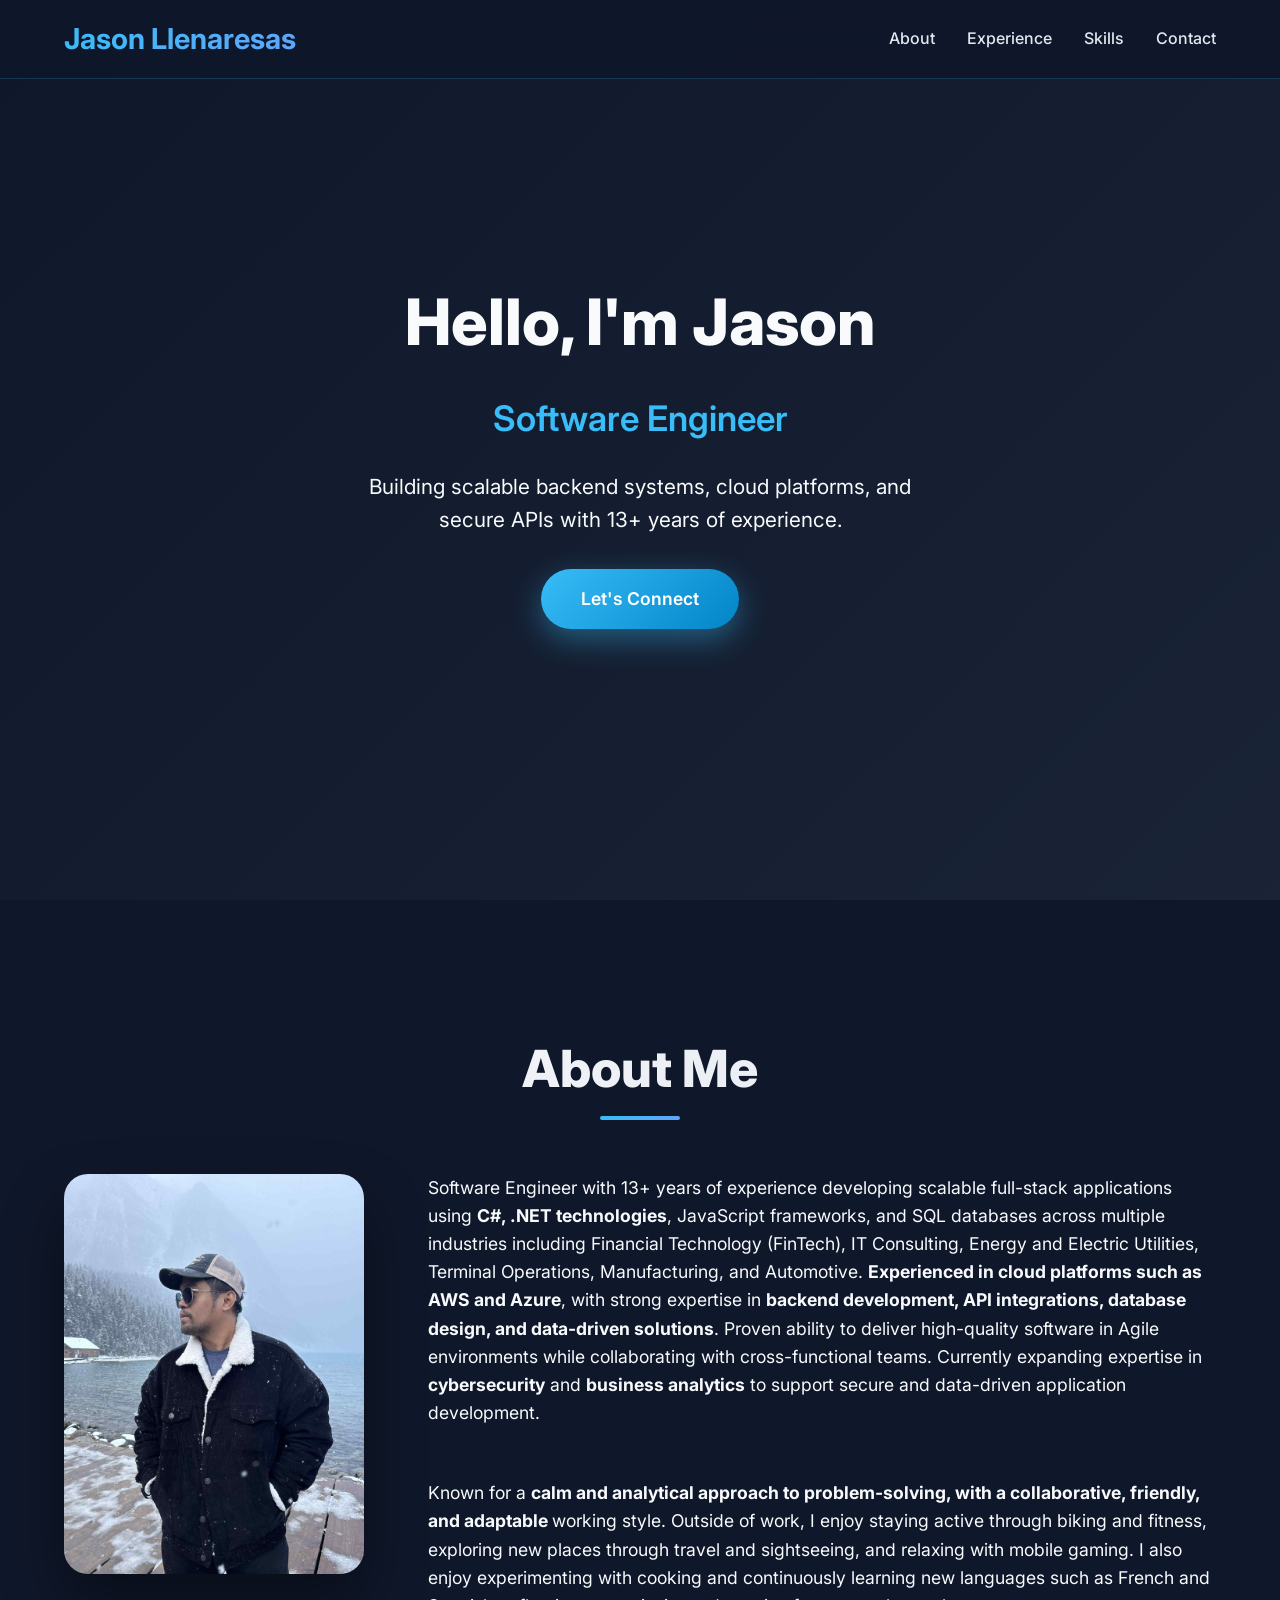
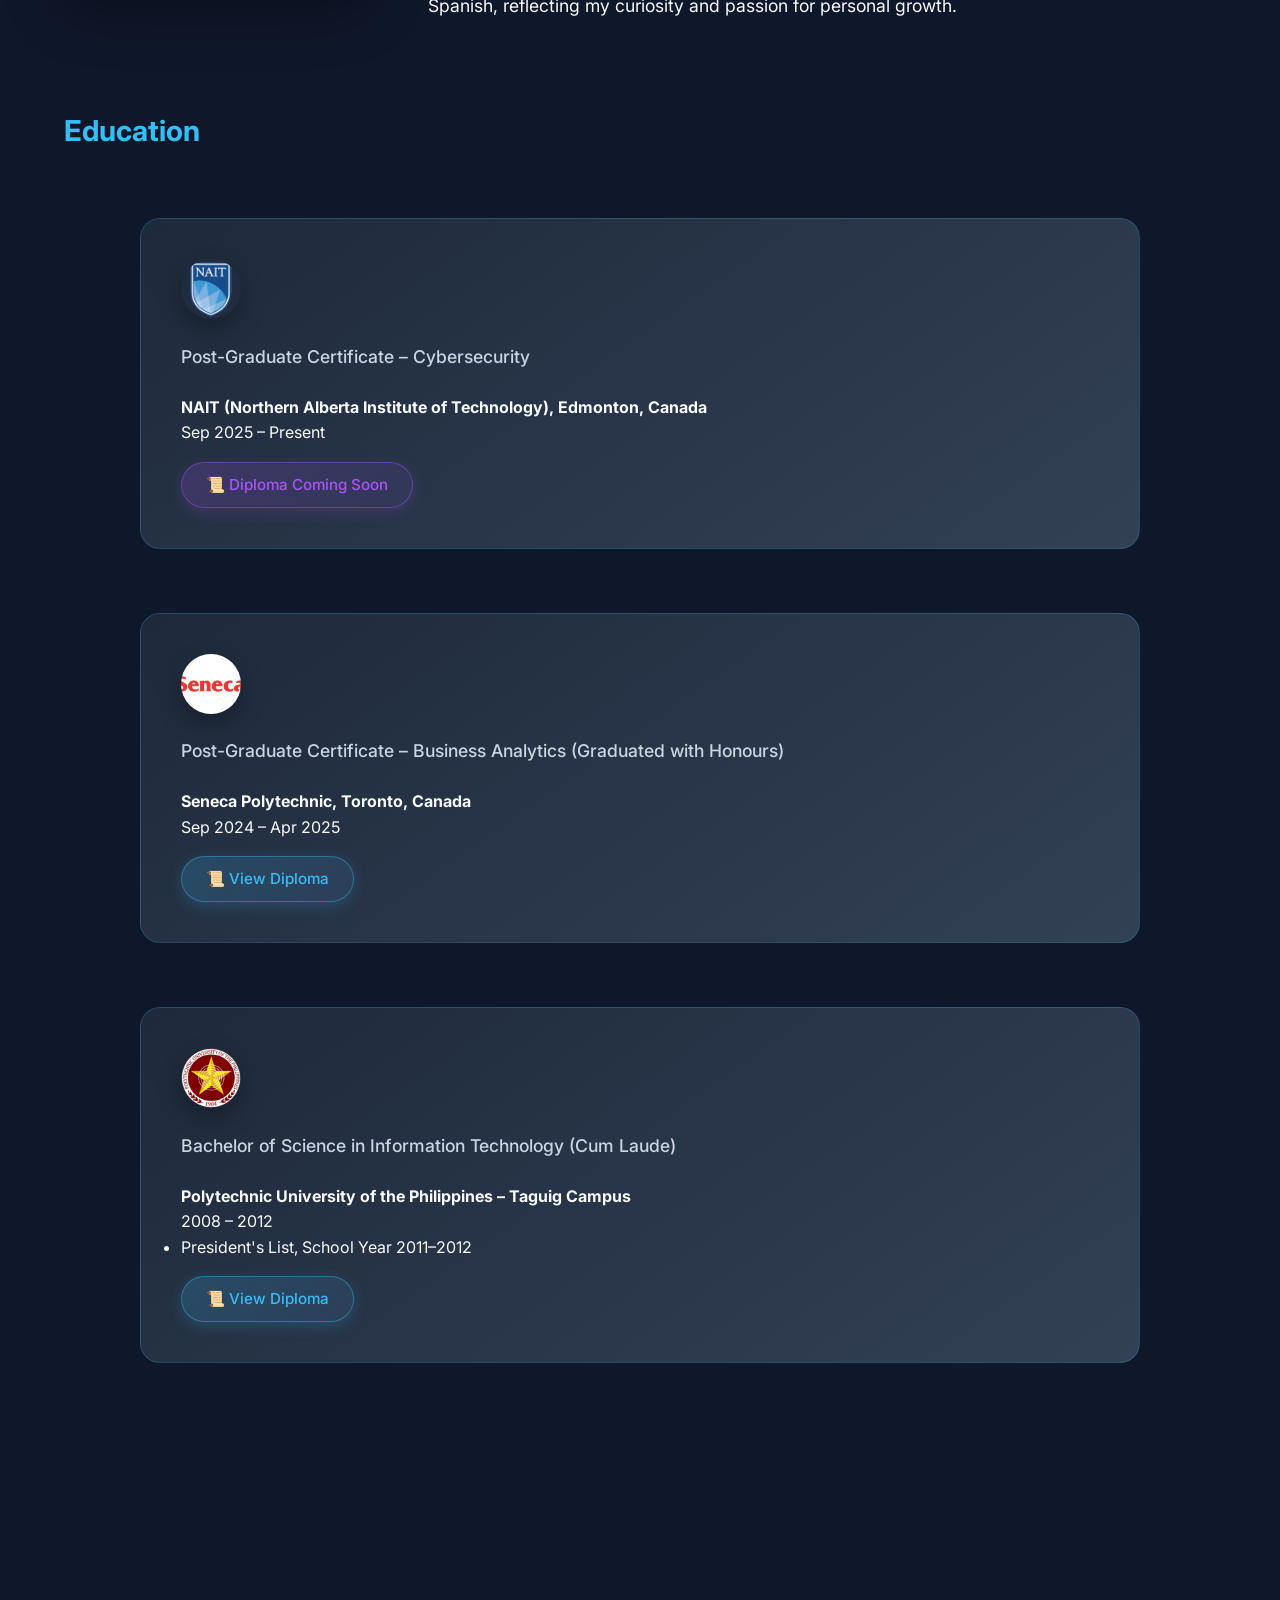
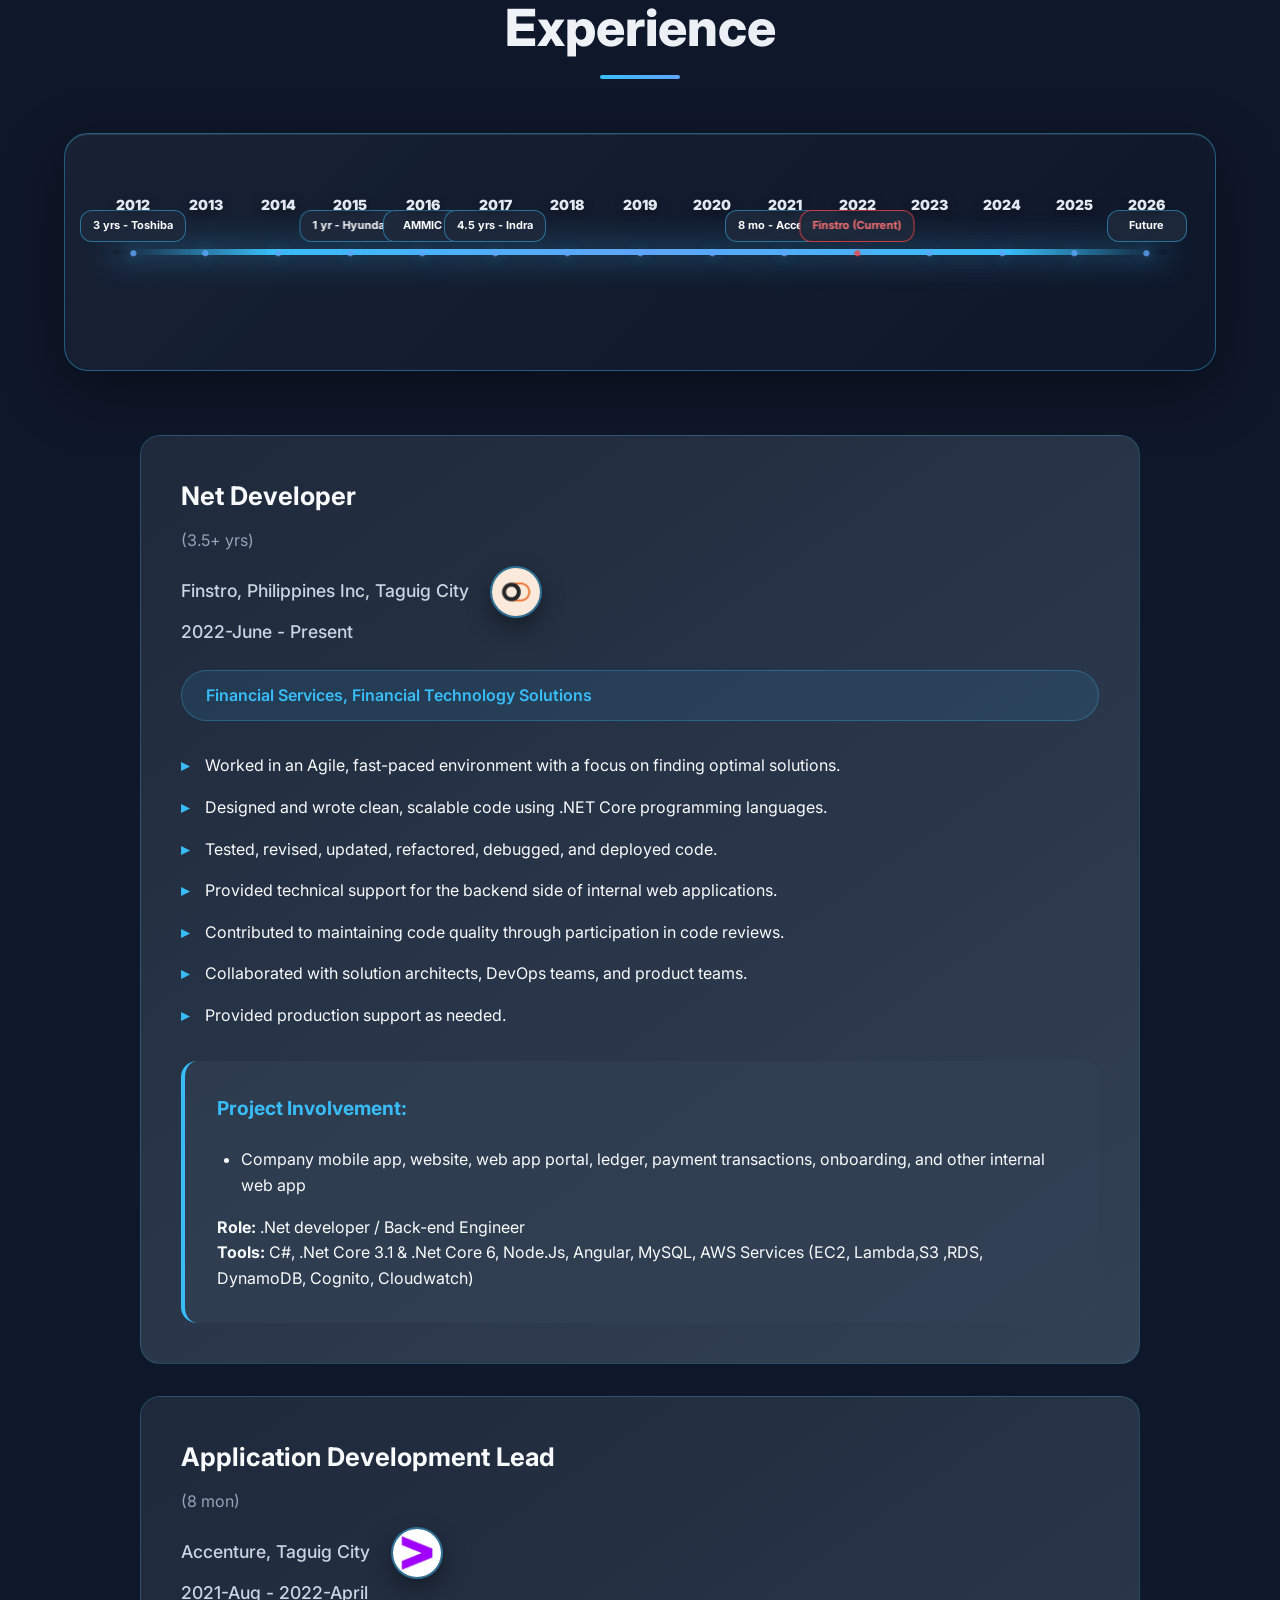
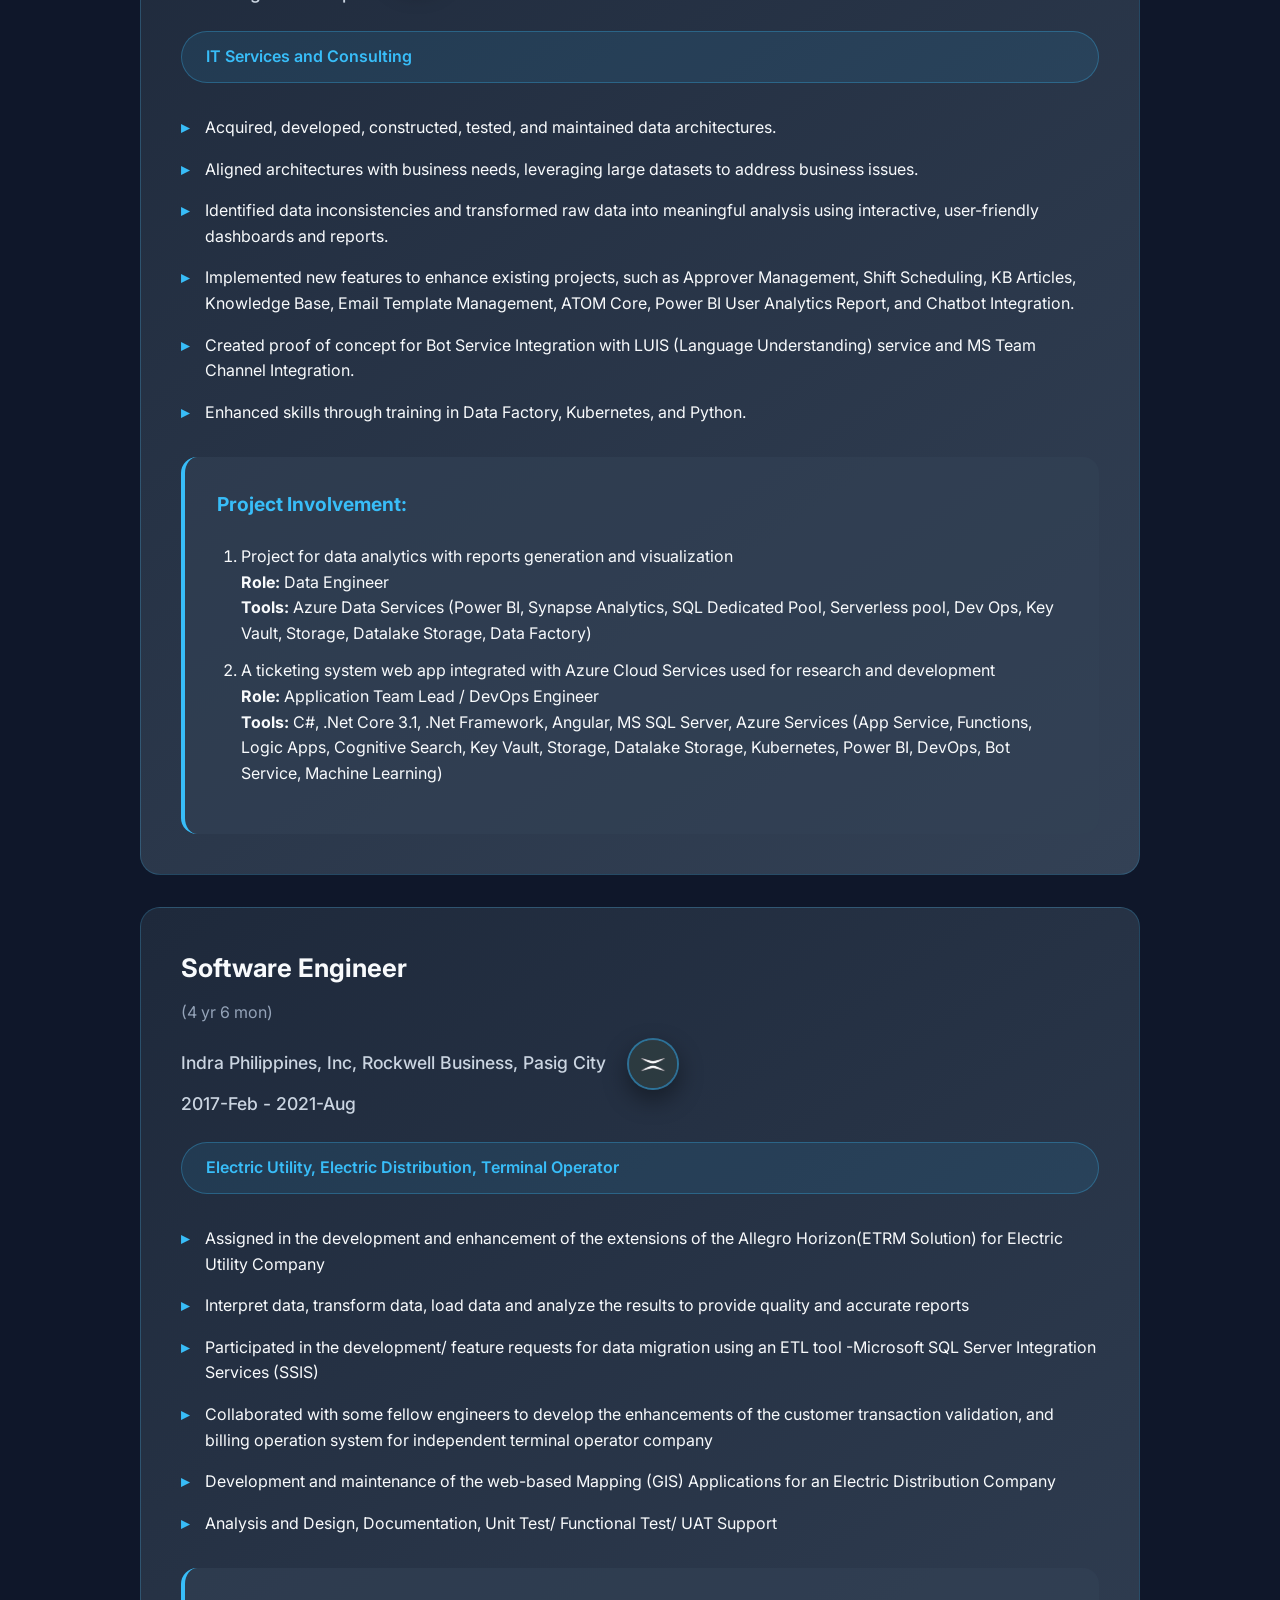
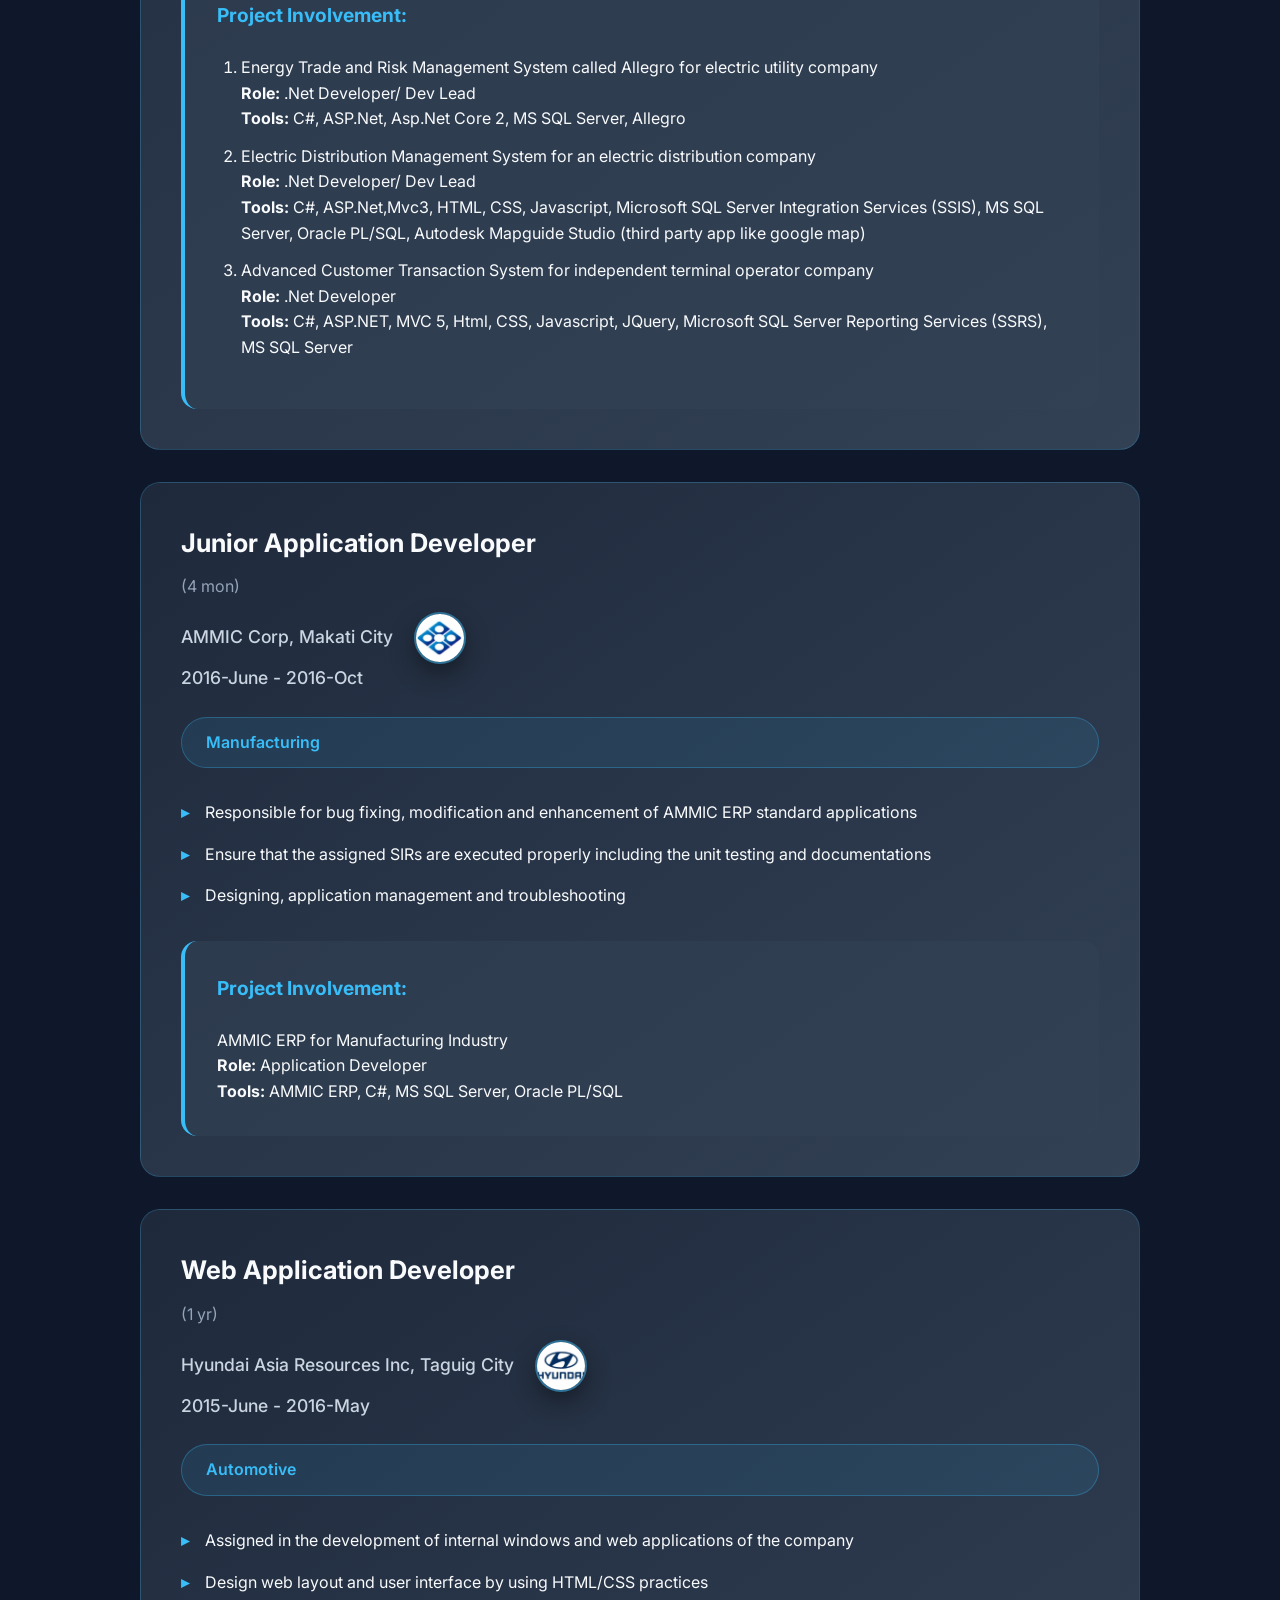
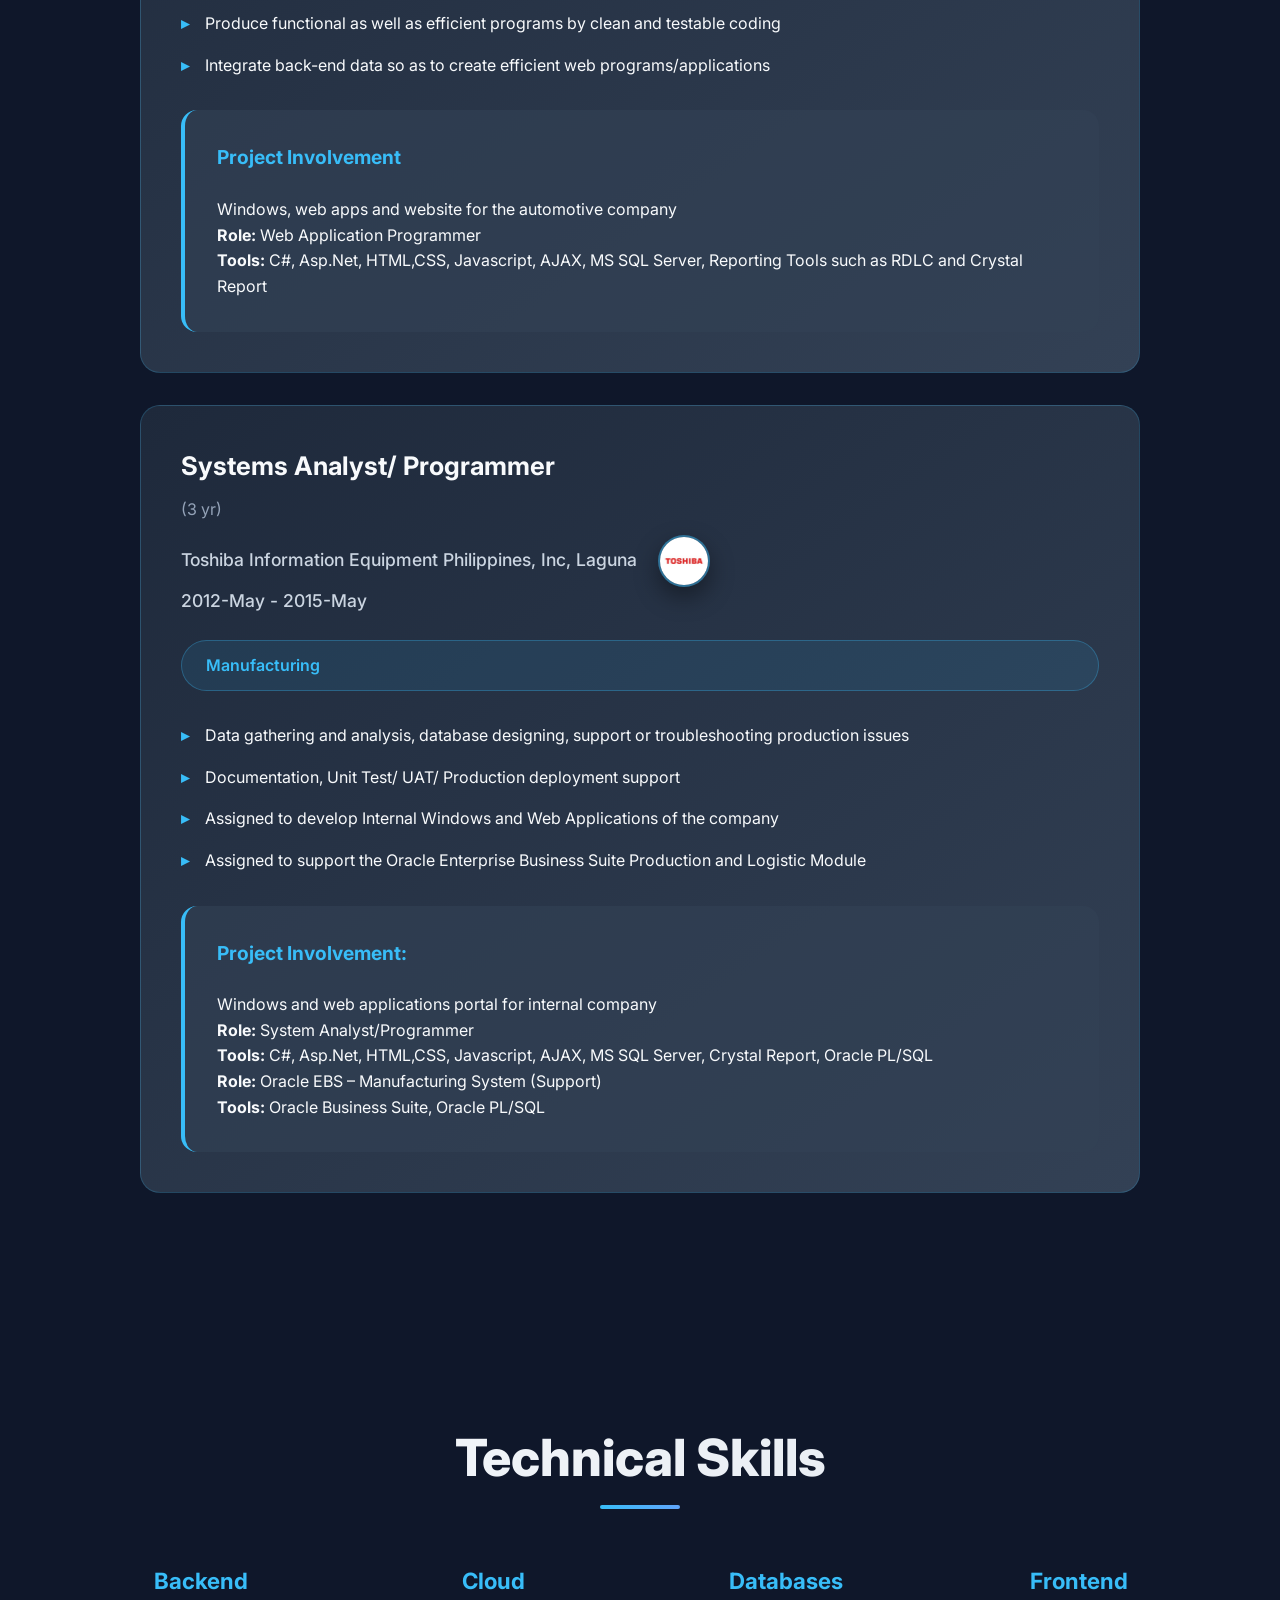
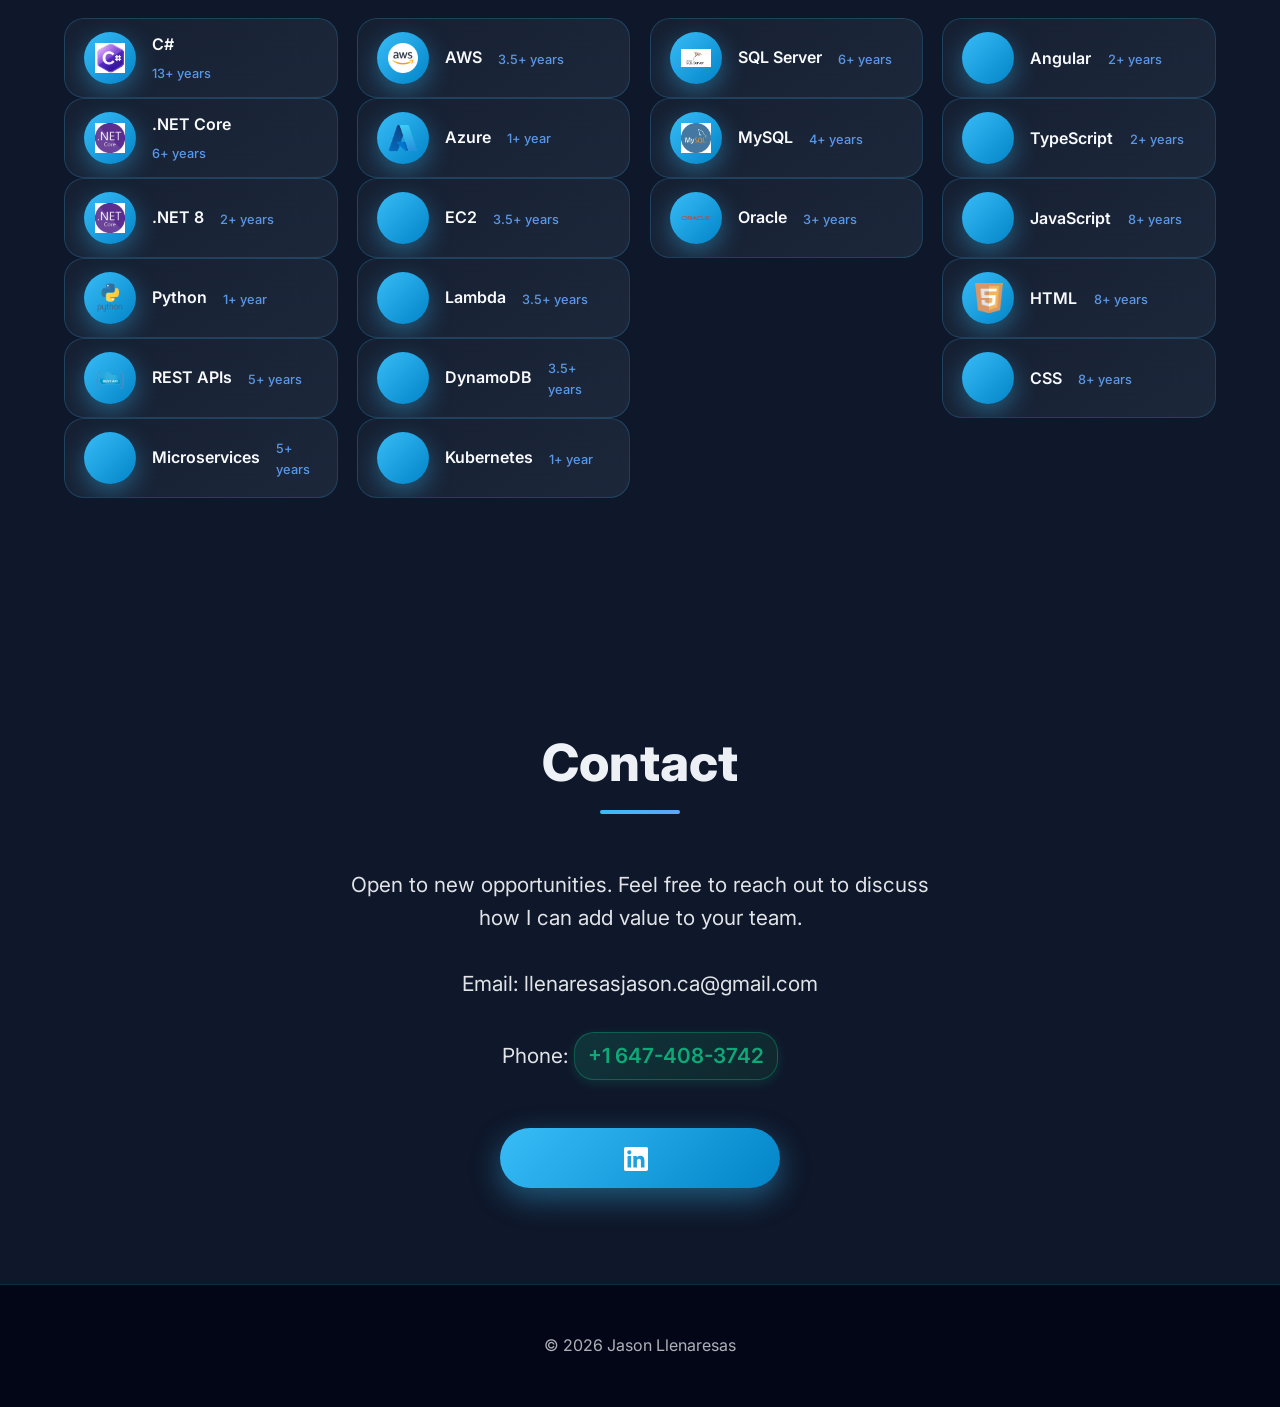
==== commit 10043fa1: "Added view diploma functionality Added view diploma functionality" ====
--- a/index.html
+++ b/index.html
@@ -61,27 +61,30 @@
       <div>
         <h4>Post-Graduate Certificate – Cybersecurity</h4>
         <p><strong>NAIT (Northern Alberta Institute of Technology), Edmonton, Canada</strong><br>Sep 2025 – Present</p>
+        <a href="#" class="diploma-btn coming-soon">📜 Diploma Coming Soon</a>
       </div>
     </div>
   </a>
   <a href="https://www.senecapolytechnic.ca/" target="_blank" class="timeline-link">
     <div class="timeline-item">
       <img src="images/seneca-logo.webp" alt="Seneca Polytechnic Logo" class="logo">
-      <div>
+<div>
         <h4>Post-Graduate Certificate – Business Analytics (Graduated with Honours)</h4>
         <p><strong>Seneca Polytechnic, Toronto, Canada</strong><br>Sep 2024 – Apr 2025</p>
+        <a href="#" class="diploma-btn" data-diploma="images/diploma/Seneca.pdf">📜 View Diploma</a>
       </div>
     </div>
   </a>
   <a href="https://www.pup.edu.ph/" target="_blank" class="timeline-link">
     <div class="timeline-item">
       <img src="images/pup.png" alt="PUP Logo" class="logo">
-      <div>
+<div>
         <h4>Bachelor of Science in Information Technology (Cum Laude)</h4>
         <p><strong>Polytechnic University of the Philippines – Taguig Campus</strong><br>2008 – 2012</p>
         <ul>
           <li>President's List, School Year 2011–2012</li>
         </ul>
+        <a href="#" class="diploma-btn" data-diploma="images/diploma/PUPT.pdf">📜 View Diploma</a>
       </div>
     </div>
   </a>
@@ -280,20 +283,24 @@
 <div class="skills">
 <div class="skill-group">
 <h4>Backend</h4>
-<div class="skill-item">
+  <div class="skill-item">
 <div class="skill-icon">
 <img src="images/icons/c_sharp.webp" alt="C#">
 </div>
+<div class="skill-content">
 <div class="skill-name">C#</div>
 <div class="skill-years">13+ years</div>
 </div>
-<div class="skill-item">
+</div>
+<div class="skill-item" data-level="90" data-desc="Advanced: API development, cloud deployment, performance optimization">
 <div class="skill-icon">
 <img src="images/icons/netcore.webp" alt=".NET Core">
 </div>
+<div class="skill-content">
 <div class="skill-name">.NET Core</div>
 <div class="skill-years">6+ years</div>
 </div>
+</div>
 <div class="skill-item">
 <div class="skill-icon">
 <img src="images/icons/netcore.webp" alt=".NET Core">
@@ -341,28 +348,24 @@
 </div>
 <div class="skill-item">
 <div class="skill-icon">
-<svg viewBox="0 0 24 24" fill="#38bdf8"><path d="M2.5 0v6.3c0 .6.4 1 1 1h5.2c.6 0 1-.4 1-1V1.1c0-.6-.4-1.1-1-1.1H3.5c-.6 0-1 .5-1 1.1zm17 0v6.3c0 .6.4 1 1 1h5.2c.6 0 1-.4 1-1V1.1c0-.6-.4-1.1-1-1.1h-5.2c-.6 0-1 .5-1 1.1zM2.5 17.7v6.3c0 .6.4 1 1 1h5.2c.6 0 1-.4 1-1v-5.2c0-.6-.4-1-1-1H3.5c-.6 0-1 .4-1 1zm17 0v6.3c0 .6.4 1 1 1h5.2c.6 0 1-.4 1-1v-5.2c0-.6-.4-1-1-1h-5.2c-.6 0-1 .4-1 1z"/></svg>
 </div>
 <div class="skill-name">EC2</div>
 <div class="skill-years">3.5+ years</div>
 </div>
 <div class="skill-item">
 <div class="skill-icon">
-<svg viewBox="0 0 24 24" fill="#38bdf8"><path d="M19 10.147L16.724 8 16.443 4.825 14.363 4.675 13.28 1.893 11.33 3.889 10.537 3.889 9.405 5.692 7.238 5.543 6.149 8 3.893 10.147 4.268 14.263 2.205 16.357 3.85 19.303 6.149 21.194 9.405 21.045 11.33 23.942 13.28 21.946 14.363 21.796 16.443 25 19 23.625 21.194 21.194 19.303 18.895 16.724 19.303 14.119 20.768 10.147z"/></svg>
 </div>
 <div class="skill-name">Lambda</div>
 <div class="skill-years">3.5+ years</div>
 </div>
 <div class="skill-item">
 <div class="skill-icon">
-<svg viewBox="0 0 24 24" fill="#38bdf8"><path d="M19.428 15.428a2 2 0 0 0-1.022-1.789l-2.828-1.038a1.307 1.307 0 0 0-.466-.085h-5.78a1.25 1.25 0 0 1-1.25-1.25v-.5a1.25 1.25 0 0 1 1.25-1.25h5.78c.153 0 .3 .017.444 .05l2.828 1.038a2.003 2.003 0 0 0 1.022 1.789V15.428zM7.5 4a2 2 0 0 0-1.022 1.789l1.038 2.828a1.307 1.307 0 0 0 .466 .085h5.78a1.25 1.25 0 0 1 1.25 1.25v.5a1.25 1.25 0 0 1-1.25 1.25h-5.78a1.307 1.307 0 0 0-.444-.05l-2.828-1.038A2 2 0 0 0 7.5 4zm8.928 5.928A2 2 0 0 0 15.106 8h-5.78a1.307 1.307 0 0 0-.466 .085L6.832 9.123A2 2 0 0 0 7.854 11h5.78c.153 0 .3-.017 .444-.05l2.828-1.038zM15.106 13h-5.78a1.307 1.307 0 0 0-.466 .085L6.832 14.123A2 2 0 0 0 7.854 16h5.78c.153 0 .3-.017 .444-.05l2.828-1.038a2 2 0 0 0-1.022-1.789zM19.428 15.428a2 2 0 0 0-1.022-1.789l-2.828-1.038a1.307 1.307 0 0 0-.466-.085h-5.78a1.25 1.25 0 0 1-1.25-1.25v-.5a1.25 1.25 0 0 1 1.25-1.25h5.78c.153 0 .3 .017.444 .05l2.828 1.038a2 2 0 0 0 1.022 1.789V15.428z"/></svg>
 </div>
 <div class="skill-name">DynamoDB</div>
 <div class="skill-years">3.5+ years</div>
 </div>
 <div class="skill-item">
 <div class="skill-icon">
-<svg viewBox="0 0 24 24" fill="#38bdf8"><path d="M21.376 7.998a.999.999 0 0 0-.621-1.224l-4.986-1.834a1.11 1.11 0 0 0-.89.203l-3.43 2.707a1 1 0 0 0-.289 1.334l1.947 3.886a1 1 0 0 1-.14 1.045l-.728 1.456a1 1 0 0 1-.968 .414l-3.548-.756a1 1 0 0 0-1.078.467l-1.622 3.13a1 1 0 0 0 .467 1.078l3.548 .756a1 1 0 0 1 .77-.414l.728-1.456a1 1 0 0 1 1.045.14l1.947 3.886a1 1 0 0 0 1.334.289l3.43-2.707a1.11 1.11 0 0 0 .203-.89l1.834-4.986a1 1 0 0 0-.307-.802l-3.751-2.98a1 1 0 0 1 .291-.998l3.751-2.98zM3.376 18.998a1 1 0 0 0-.621-1.224l-4.986-1.834a1.11 1.11 0 0 0-.89.203L.08 19.094a1 1 0 0 0 .289 1.334l1.947 3.886a1 1 0 0 1 .805.805l3.886 1.947a1 1 0 0 0 1.334.289l2.707-3.43a1.11 1.11 0 0 0 .203-.89l-1.834-4.986a1 1 0 0 0-1.224-.621zM20.624 18.998a1 1 0 0 0-.621-1.224l-4.986-1.834a1.11 1.11 0 0 0-.89.203l2.707 3.43a1 1 0 0 0 1.334.289l3.886 1.947a1 1 0 0 1 .805.805l1.947 3.886a1 1 0 0 0 1.334.289l-3.43 2.707a1.11 1.11 0 0 0-.203 .89l1.834 4.986a1 1 0 0 0 1.224 .621z"/></svg>
 </div>
 <div class="skill-name">Kubernetes</div>
 <div class="skill-years">1+ year</div>
@@ -398,21 +401,18 @@
 <h4>Frontend</h4>
 <div class="skill-item">
 <div class="skill-icon">
-<svg viewBox="0 0 24 24" fill="#38bdf8"><path d="M8 0H0v8h8V0zM16 0H8v8h8V0zM24 0h-8v8h8V0zM0 16h8v8H0v-8zm8 8h8v8h-8v-8zM24 16h-8v8h8v-8zM0 8h8v8H0V8zM16 8h8v8h-8V8zM24 24H0V16h8v8h8v-8h8v8h8v8z"/></svg>
 </div>
 <div class="skill-name">Angular</div>
 <div class="skill-years">2+ years</div>
 </div>
 <div class="skill-item">
 <div class="skill-icon">
-<svg viewBox="0 0 24 24" fill="#38bdf8"><path d="M12.6 19L9.23 20.77a.75.75 0 0 1-.86-.14l-1.5-1.6a.75.75 0 0 1 .14-.86l3.37-1.77a.75.75 0 0 1 .86.14l1.5 1.6a.75.75 0 0 1-.14.86zM6.7 14.3l-1.5 1.6a.75.75 0 0 1-.86.14l-3.37-1.77a.75.75 0 0 1-.14-.86l1.5-1.6a.75.75 0 0 1 .86-.14l3.37 1.77a.75.75 0 0 1 .14.86zM11.3 9.7l1.5-1.6a.75.75 0 0 1 .86-.14l3.37 1.77a.75.75 0 0 1 .14.86l-1.5 1.6a.75.75 0 0 1-.86.14l-3.37-1.77a.75.75 0 0 1-.14-.86zM17 10.3l-1.5-1.6a.75.75 0 0 1-.14-.86l1.5-1.6a.75.75 0 0 1 .86-.14l3.37 1.77a.75.75 0 0 1 .14.86l-1.5 1.6a.75.75 0 0 1-.86.14l-3.37-1.77a.75.75 0 0 1-.14-.86z"/></svg>
 </div>
 <div class="skill-name">TypeScript</div>
 <div class="skill-years">2+ years</div>
 </div>
 <div class="skill-item">
 <div class="skill-icon">
-<svg viewBox="0 0 24 24" fill="#38bdf8"><path d="M11.49.176L.658 9.59a.75.75 0 0 1 .515 1.274l4.712 1.596 1.82-1.343a.75.75 0 0 1 1.088.168l1.348 2.006a.75.75 0 0 1-.173 1.027l-2.203 1.606a.75.75 0 0 1-.96.114L.166 18.176a.75.75 0 0 1 .4-1.446l6.452-1.255 2.227 1.646a.75.75 0 0 1 .36.726l.498 2.746a.75.75 0 0 1-1.096.72L8.601 22.1a.75.75 0 0 1-.535-.752l-.496-2.727a.75.75 0 0 1 .232-.651l2.227-1.646a.75.75 0 0 1 .72-.102l6.452 1.255A.75.75 0 0 1 19 18.176l-5.854-1.36a.75.75 0 0 1-.531-.7L12 17.5l-1.345-2a.75.75 0 0 1 .173-1.027l1.348-2.006a.75.75 0 0 1 1.088-.168l1.82 1.343a.75.75 0 0 1 .515-1.274l4.712-1.596z"/></svg>
 </div>
 <div class="skill-name">JavaScript</div>
 <div class="skill-years">8+ years</div>
@@ -426,7 +426,6 @@
 </div>
 <div class="skill-item">
 <div class="skill-icon">
-<svg viewBox="0 0 24 24" fill="#38bdf8"><path d="M1 0l22 8.98L1 18v-7.797l9.75-4.22-9.75-4.98z"/></svg>
 </div>
 <div class="skill-name">CSS</div>
 <div class="skill-years">8+ years</div>
@@ -439,7 +438,7 @@
 <h2>Contact</h2>
 <p>Open to new opportunities. Feel free to reach out to discuss how I can add value to your team.</p>
 <p>Email: llenaresasjason.ca@gmail.com</p>
-<p>Phone: +1 647-408-3742</p>
+<p>Phone: <a href="sms:+16474083742" class="sms-link">+1 647-408-3742</a></p>
 <a href="https://linkedin.com/in/jason-llenaresas" target="_blank" class="btn btn-icon">
 <svg xmlns="http://www.w3.org/2000/svg" viewBox="0 0 24 24" width="24" height="24" fill="#fff">
 <path d="M20.447 20.452h-3.554v-5.569c0-1.328-.027-3.037-1.852-3.037-1.853 0-2.136 1.445-2.136 2.939v5.667H9.351V9h3.414v1.561h.046c.477-.9 1.637-1.85 3.37-1.85 3.601 0 4.267 2.37 4.267 5.455v6.286zM5.337 7.433c-1.144 0-2.063-.926-2.063-2.065 0-1.138.92-2.063 2.063-2.063 1.14 0 2.064.925 2.064 2.063 0 1.139-.925 2.065-2.064 2.065zm1.782 13.019H3.555V9h3.564v11.452zM22.225 0H1.771C.792 0 0 .774 0 1.729v20.542C0 23.227.792 24 1.771 24h20.451C23.2 24 24 23.227 24 22.271V1.729C24 .774 23.2 0 22.222 0h.003z"/>
@@ -451,6 +450,14 @@
 <p>© 2026 Jason Llenaresas</p>
 </footer>
 
+<div id="diploma-modal" class="modal">
+  <div class="modal-content">
+    <span class="close">&times;</span>
+    <iframe id="diploma-iframe" src="" style="width:100%; height:80vh; border:none;"></iframe>
+  </div>
+</div>
+
 <script src="script.js"></script>
+
 </body>
 </html>
--- a/style.css
+++ b/style.css
@@ -414,18 +414,115 @@
 }
 
 .skill-item {
+  position: relative;
   display: flex;
   flex-direction: row;
   align-items: center;
   gap: 1rem;
-  padding: 1rem;
+  padding: 1.2rem;
   background: linear-gradient(145deg, rgba(30, 41, 59, 0.5), rgba(51, 65, 85, 0.4));
-  border-radius: 14px;
+  border-radius: 20px;
   border: 1px solid rgba(56, 189, 248, 0.2);
+  transition: all 0.4s cubic-bezier(0.4, 0, 0.2, 1);
+  cursor: pointer;
+  backdrop-filter: blur(20px);
+  height: 80px;
+  overflow: hidden;
+}
+
+.skill-item::before {
+  content: '';
+  position: absolute;
+  top: 0;
+  left: -100%;
+  width: 100%;
+  height: 100%;
+  background: linear-gradient(90deg, transparent, rgba(56, 189, 248, 0.1), transparent);
+  transition: left 0.6s;
+}
+
+.skill-item:hover::before {
+  left: 100%;
+}
+
+.skill-item.active {
+  transform: scale(1.05) translateY(-10px);
+  border-color: #38bdf8;
+  box-shadow: 0 25px 50px rgba(56, 189, 248, 0.4);
+}
+
+.skill-content {
+  flex: 1;
+  display: flex;
+  flex-direction: column;
+  justify-content: center;
+  gap: 0.2rem;
+}
+
+.skill-progress {
+  position: relative;
+  display: flex;
+  align-items: center;
+  gap: 0.8rem;
+  margin: 0.2rem 0;
+}
+
+.progress-ring {
+  width: 32px;
+  height: 32px;
+}
+
+.progress-ring__circle {
+  transition: stroke-dasharray 1.5s cubic-bezier(0.4, 0, 0.2, 1);
+  stroke-dasharray: 0 100;
+  stroke-linecap: round;
+  transform: rotate(-90deg);
+  transform-origin: 50% 50%;
+}
+
+.progress-text {
+  font-weight: 700;
+  font-size: 0.85rem;
+  color: #38bdf8;
+  min-width: 30px;
+  text-align: center;
+}
+
+/* Skills Tooltip */
+.skill-tooltip {
+  position: absolute;
+  bottom: -50px;
+  left: 50%;
+  transform: translateX(-50%);
+  background: linear-gradient(145deg, #1e293b, #334155);
+  color: #e2e8f0;
+  padding: 0.8rem 1.2rem;
+  border-radius: 12px;
+  font-size: 0.85rem;
+  font-weight: 500;
+  white-space: nowrap;
+  border: 1px solid rgba(56, 189, 248, 0.3);
+  box-shadow: 0 10px 30px rgba(0, 0, 0, 0.5);
+  opacity: 0;
+  pointer-events: none;
   transition: all 0.3s ease;
-  cursor: pointer;
+  z-index: 20;
   backdrop-filter: blur(10px);
-  height: 70px;
+}
+
+.skill-tooltip::before {
+  content: '';
+  position: absolute;
+  top: 100%;
+  left: 50%;
+  transform: translateX(-50%);
+  border: 6px solid transparent;
+  border-top-color: rgba(56, 189, 248, 0.3);
+}
+
+.skill-item.active .skill-tooltip {
+  opacity: 1;
+  bottom: -60px;
 }
 
 .skill-years {
@@ -655,3 +752,134 @@
   transform: translateY(40px);
   transition: all 0.6s ease;
 }
+
+/* Diploma Modal */
+.diploma-btn {
+  display: inline-block;
+  background: linear-gradient(135deg, rgba(56, 189, 248, 0.2), rgba(96, 165, 250, 0.1));
+  color: #38bdf8;
+  padding: 0.6rem 1.5rem;
+  border-radius: 25px;
+  text-decoration: none;
+  font-weight: 500;
+  font-size: 0.95rem;
+  border: 1px solid rgba(56, 189, 248, 0.4);
+  margin-top: 1rem;
+  transition: all 0.3s ease;
+  box-shadow: 0 4px 15px rgba(56, 189, 248, 0.2);
+}
+
+.diploma-btn.coming-soon {
+  background: linear-gradient(135deg, rgba(168, 85, 247, 0.2), rgba(139, 92, 246, 0.1));
+  color: #a855f7;
+  border-color: rgba(168, 85, 247, 0.4);
+  cursor: not-allowed;
+  box-shadow: 0 4px 15px rgba(168, 85, 247, 0.2);
+}
+
+.diploma-btn.coming-soon:hover {
+  transform: none;
+  background: linear-gradient(135deg, rgba(168, 85, 247, 0.3), rgba(139, 92, 246, 0.2));
+  box-shadow: 0 6px 20px rgba(168, 85, 247, 0.3);
+}
+
+.diploma-btn:hover {
+  background: linear-gradient(135deg, #38bdf8, #0284c7);
+  color: white;
+  transform: translateY(-2px);
+  box-shadow: 0 8px 25px rgba(56, 189, 248, 0.4);
+}
+
+.modal {
+  display: none;
+  position: fixed;
+  z-index: 2000;
+  left: 0;
+  top: 0;
+  width: 100%;
+  height: 100%;
+  background-color: rgba(15, 23, 42, 0.95);
+  backdrop-filter: blur(10px);
+  animation: modalFade 0.3s ease;
+}
+
+.modal-content {
+  background: linear-gradient(145deg, #1e293b, #334155);
+  margin: 5% auto;
+  padding: 0;
+  border-radius: 24px;
+  width: 90%;
+  max-width: 900px;
+  max-height: 90vh;
+  position: relative;
+  border: 1px solid rgba(56, 189, 248, 0.4);
+  box-shadow: 0 40px 100px rgba(0, 0, 0, 0.6);
+  animation: modalSlide 0.4s cubic-bezier(0.25, 0.46, 0.45, 0.94);
+}
+
+@keyframes modalFade {
+  from { opacity: 0; }
+  to { opacity: 1; }
+}
+
+@keyframes modalSlide {
+  from { 
+    opacity: 0; 
+    transform: scale(0.8) translateY(-30px); 
+  }
+  to { 
+    opacity: 1; 
+    transform: scale(1) translateY(0); 
+  }
+}
+
+.close {
+  position: absolute;
+  right: 25px;
+  top: 20px;
+  color: #94a3b8;
+  font-size: 2.5rem;
+  font-weight: 300;
+  cursor: pointer;
+  z-index: 10;
+  transition: all 0.3s ease;
+  line-height: 1;
+}
+
+.close:hover {
+  color: #38bdf8;
+  transform: scale(1.1);
+}
+
+.sms-link {
+  color: #10b981;
+  text-decoration: none;
+  font-weight: 600;
+  background: linear-gradient(135deg, rgba(16, 185, 129, 0.2), rgba(34, 197, 94, 0.1));
+  padding: 0.4rem 0.8rem;
+  border-radius: 20px;
+  border: 1px solid rgba(16, 185, 129, 0.4);
+  transition: all 0.3s ease;
+  display: inline-block;
+  box-shadow: 0 3px 12px rgba(16, 185, 129, 0.2);
+}
+
+.sms-link:hover {
+  background: linear-gradient(135deg, #10b981, #059669);
+  color: white;
+  transform: translateY(-1px);
+  box-shadow: 0 6px 20px rgba(16, 185, 129, 0.4);
+}
+
+@media (max-width: 768px) {
+  .modal-content {
+    width: 95%;
+    margin: 10% auto;
+  }
+  
+  .close {
+    right: 15px;
+    top: 15px;
+    font-size: 2rem;
+  }
+}
